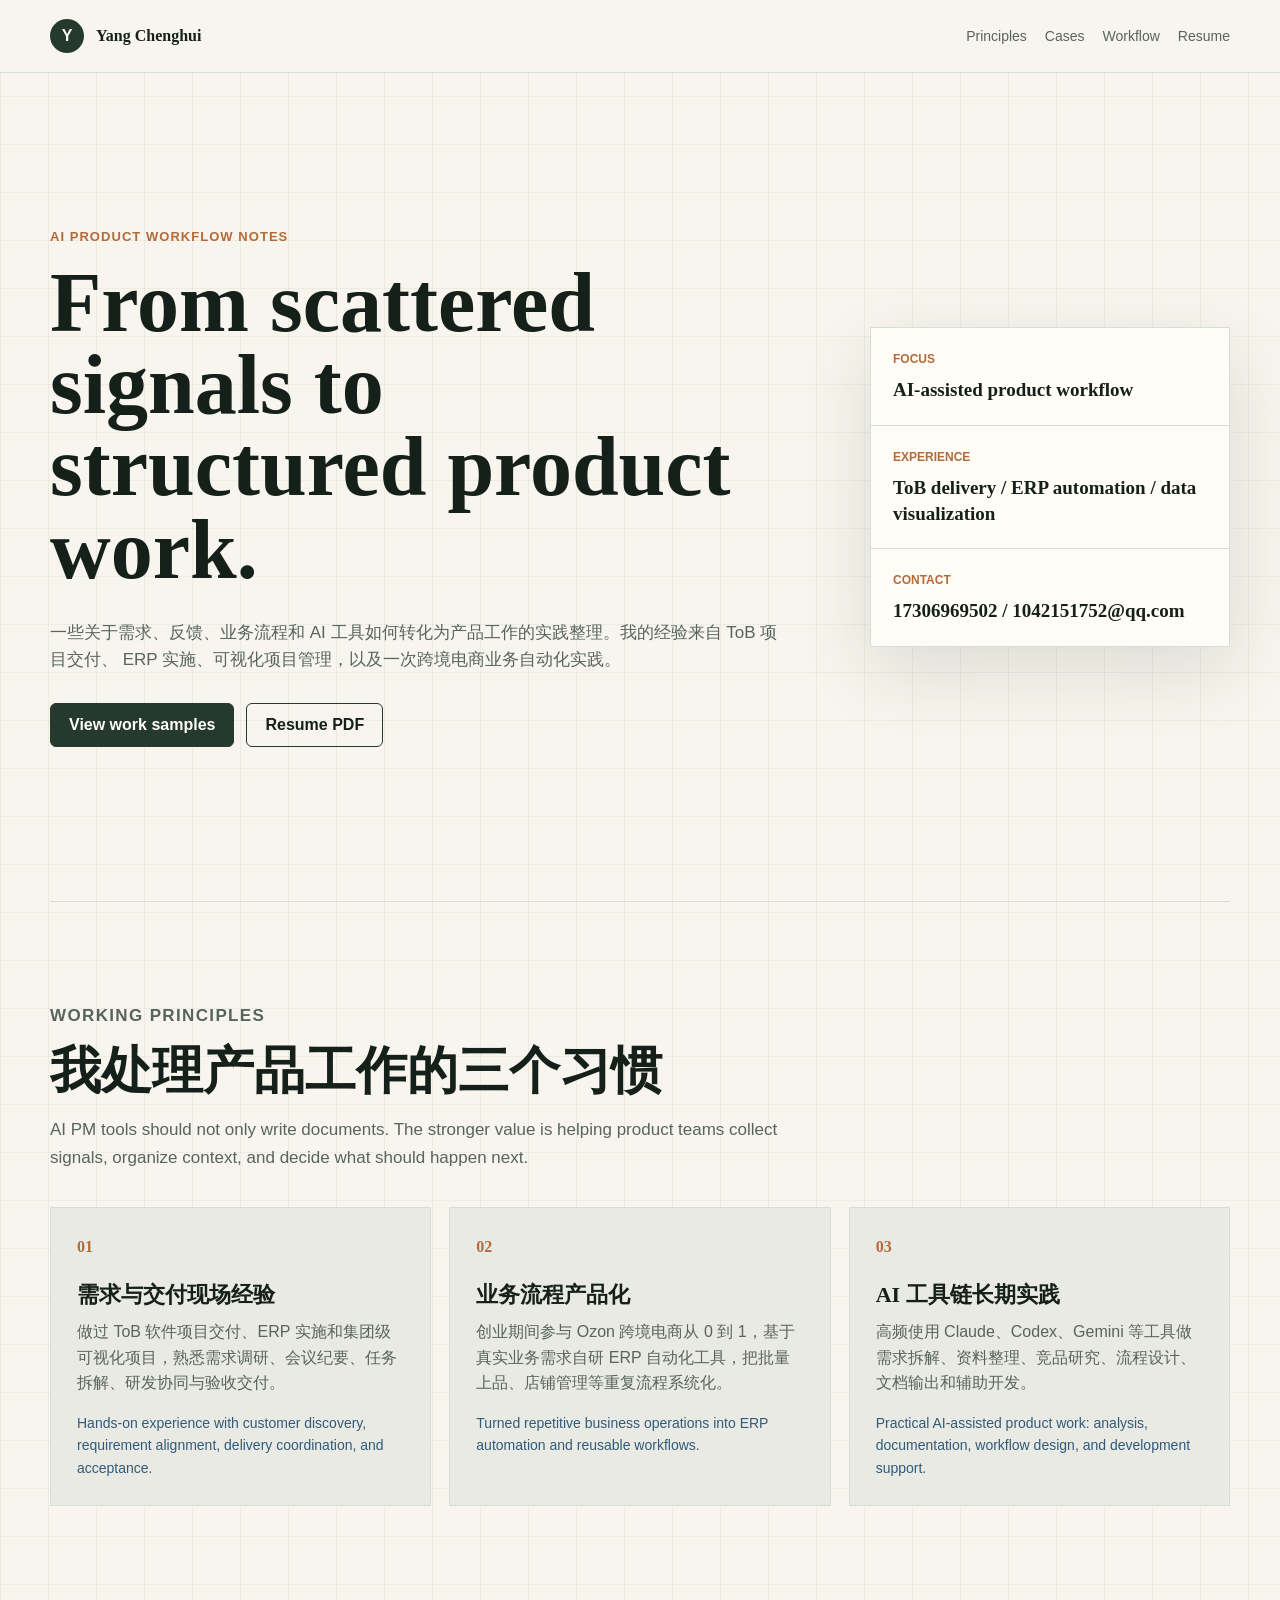
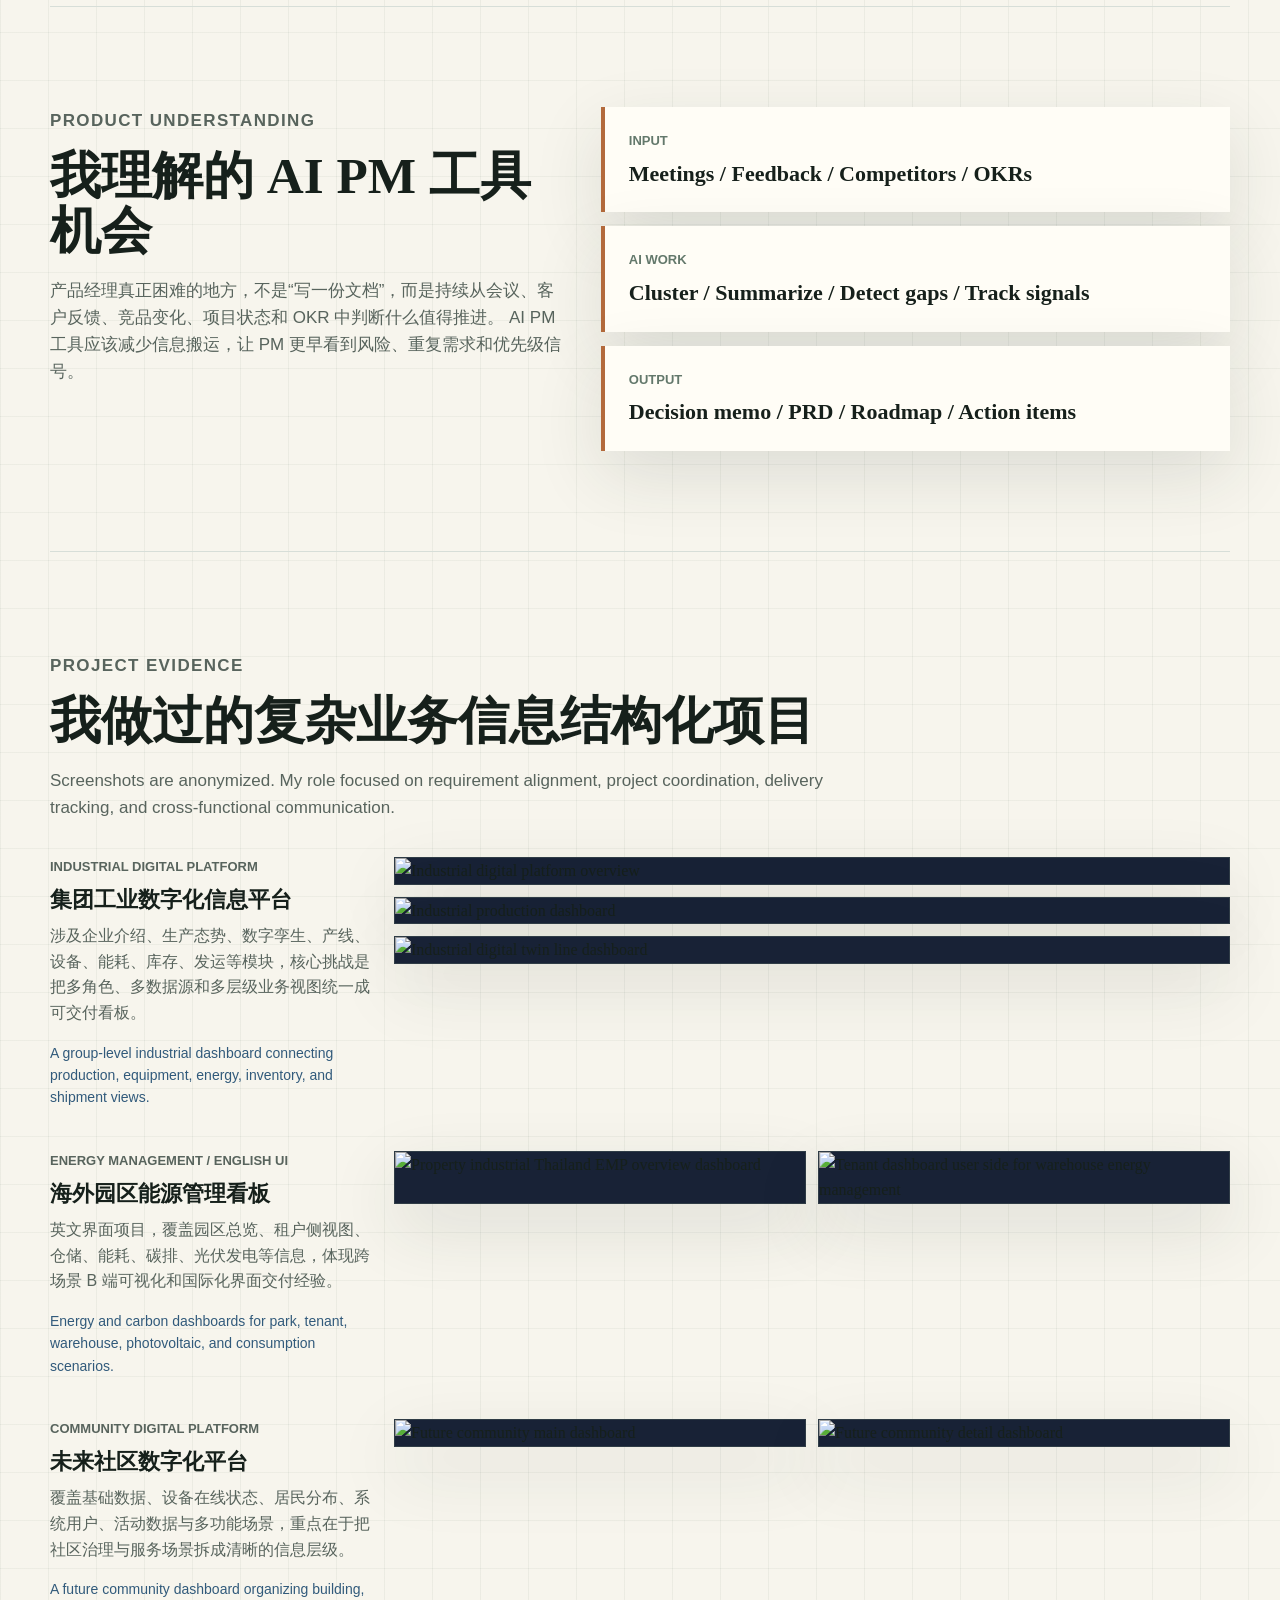
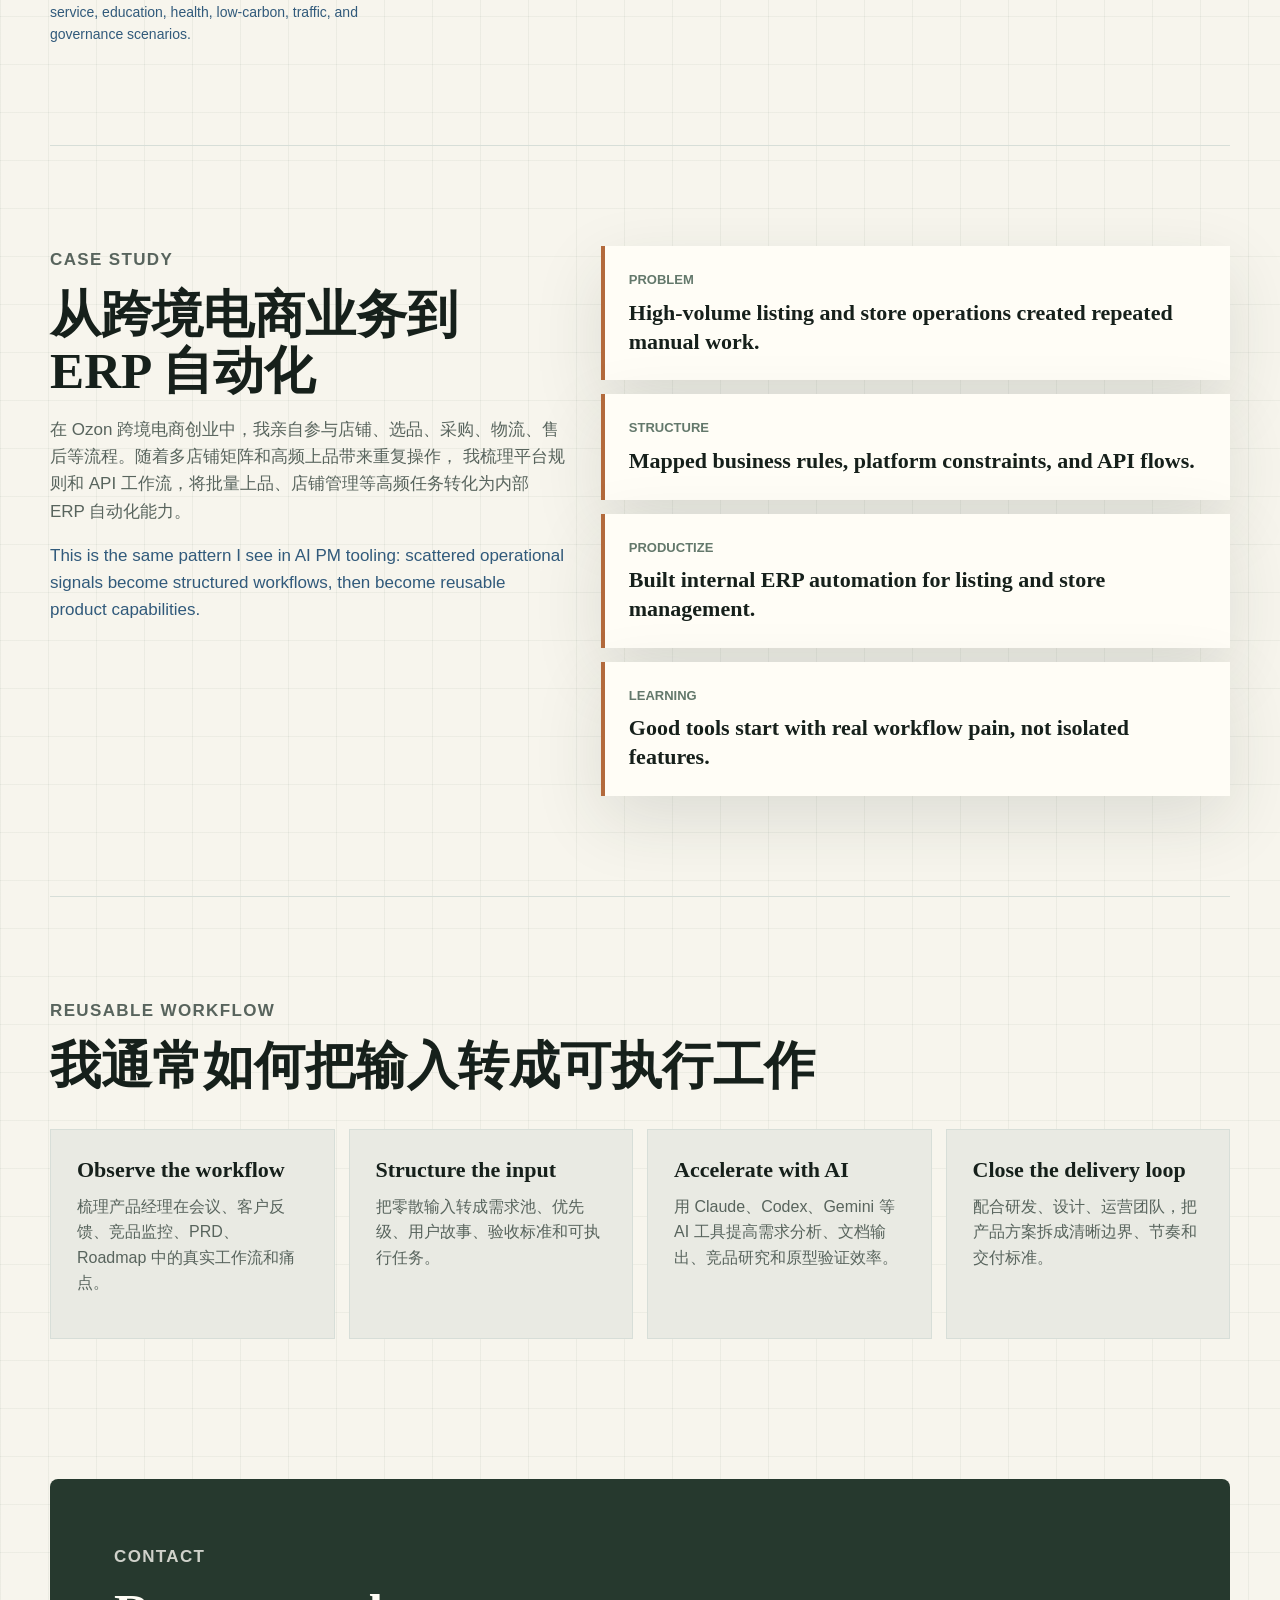
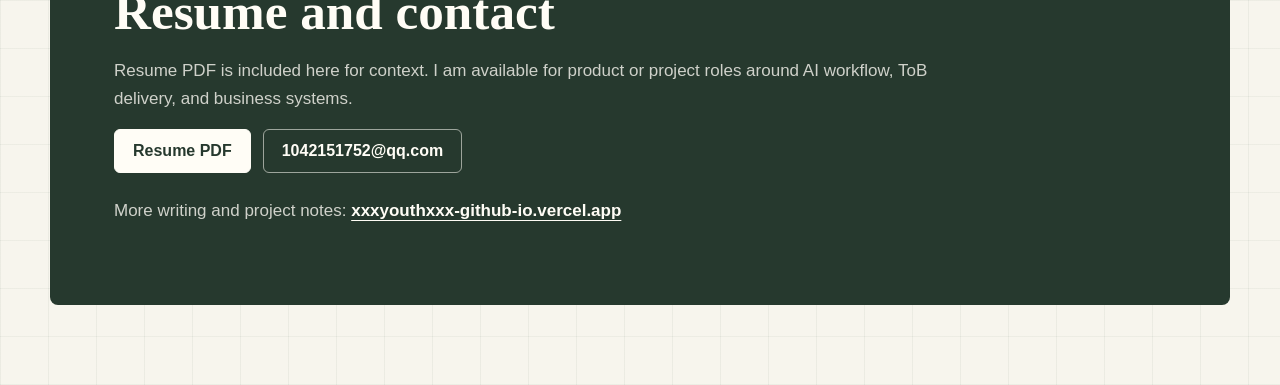
==== index.html @ 957f8739 "Publish AI product workflow notes Publish the static bilingual work sample page with anonymized proj" ====
<!doctype html>
<html lang="en">
  <head>
    <meta charset="utf-8" />
    <meta name="viewport" content="width=device-width, initial-scale=1" />
    <title>Yang Chenghui | AI Product Workflow Notes</title>
    <meta
      name="description"
      content="Bilingual notes on AI product workflows, ToB delivery, ERP automation, and complex information structuring."
    />
    <meta name="color-scheme" content="light" />
    <link rel="stylesheet" href="styles.css" />
  </head>
  <body>
    <header class="site-header">
      <nav class="nav" aria-label="Primary navigation">
        <a class="brand" href="#top" aria-label="Back to top">
          <span class="brand-mark">Y</span>
          <span>Yang Chenghui</span>
        </a>
        <div class="nav-links">
          <a href="#principles">Principles</a>
          <a href="#cases">Cases</a>
          <a href="#workflow">Workflow</a>
          <a href="assets/yang-chenghui-project-manager.pdf">Resume</a>
        </div>
      </nav>
    </header>

    <main id="top">
      <section class="hero">
        <div class="hero-copy">
          <p class="eyebrow">AI Product Workflow Notes</p>
          <h1>
            From scattered signals to structured product work.
          </h1>
          <p class="hero-cn">
            一些关于需求、反馈、业务流程和 AI 工具如何转化为产品工作的实践整理。我的经验来自 ToB 项目交付、
            ERP 实施、可视化项目管理，以及一次跨境电商业务自动化实践。
          </p>
          <div class="hero-actions" aria-label="Profile actions">
            <a class="button primary" href="#cases">View work samples</a>
            <a class="button secondary" href="assets/yang-chenghui-project-manager.pdf">Resume PDF</a>
          </div>
        </div>
        <aside class="hero-panel" aria-label="Profile snapshot">
          <div>
            <span class="panel-label">Focus</span>
            <strong>AI-assisted product workflow</strong>
          </div>
          <div>
            <span class="panel-label">Experience</span>
            <strong>ToB delivery / ERP automation / data visualization</strong>
          </div>
          <div>
            <span class="panel-label">Contact</span>
            <strong>17306969502 / 1042151752@qq.com</strong>
          </div>
        </aside>
      </section>

      <section class="section" id="principles">
        <div class="section-heading">
          <p class="eyebrow">Working principles</p>
          <h2>我处理产品工作的三个习惯</h2>
          <p>
            AI PM tools should not only write documents. The stronger value is helping product teams collect signals,
            organize context, and decide what should happen next.
          </p>
        </div>

        <div class="fit-grid">
          <article class="fit-item">
            <span>01</span>
            <h3>需求与交付现场经验</h3>
            <p>
              做过 ToB 软件项目交付、ERP 实施和集团级可视化项目，熟悉需求调研、会议纪要、任务拆解、研发协同与验收交付。
            </p>
            <p class="en">
              Hands-on experience with customer discovery, requirement alignment, delivery coordination, and acceptance.
            </p>
          </article>
          <article class="fit-item">
            <span>02</span>
            <h3>业务流程产品化</h3>
            <p>
              创业期间参与 Ozon 跨境电商从 0 到 1，基于真实业务需求自研 ERP 自动化工具，把批量上品、店铺管理等重复流程系统化。
            </p>
            <p class="en">
              Turned repetitive business operations into ERP automation and reusable workflows.
            </p>
          </article>
          <article class="fit-item">
            <span>03</span>
            <h3>AI 工具链长期实践</h3>
            <p>
              高频使用 Claude、Codex、Gemini 等工具做需求拆解、资料整理、竞品研究、流程设计、文档输出和辅助开发。
            </p>
            <p class="en">
              Practical AI-assisted product work: analysis, documentation, workflow design, and development support.
            </p>
          </article>
        </div>
      </section>

      <section class="section signal-section">
        <div class="signal-copy">
          <p class="eyebrow">Product understanding</p>
          <h2>我理解的 AI PM 工具机会</h2>
          <p>
            产品经理真正困难的地方，不是“写一份文档”，而是持续从会议、客户反馈、竞品变化、项目状态和 OKR 中判断什么值得推进。
            AI PM 工具应该减少信息搬运，让 PM 更早看到风险、重复需求和优先级信号。
          </p>
        </div>
        <div class="signal-board" aria-label="AI PM workflow map">
          <div class="signal-card">
            <span>Input</span>
            <strong>Meetings / Feedback / Competitors / OKRs</strong>
          </div>
          <div class="signal-card">
            <span>AI Work</span>
            <strong>Cluster / Summarize / Detect gaps / Track signals</strong>
          </div>
          <div class="signal-card">
            <span>Output</span>
            <strong>Decision memo / PRD / Roadmap / Action items</strong>
          </div>
        </div>
      </section>

      <section class="section" id="cases">
        <div class="section-heading">
          <p class="eyebrow">Project evidence</p>
          <h2>我做过的复杂业务信息结构化项目</h2>
          <p>
            Screenshots are anonymized. My role focused on requirement alignment, project coordination, delivery tracking,
            and cross-functional communication.
          </p>
        </div>

        <div class="case-list">
          <article class="case">
            <div class="case-copy">
              <p class="case-kicker">Industrial digital platform</p>
              <h3>集团工业数字化信息平台</h3>
              <p>
                涉及企业介绍、生产态势、数字孪生、产线、设备、能耗、库存、发运等模块，核心挑战是把多角色、多数据源和多层级业务视图统一成可交付看板。
              </p>
              <p class="en">
                A group-level industrial dashboard connecting production, equipment, energy, inventory, and shipment views.
              </p>
            </div>
            <div class="image-strip">
              <img src="assets/industrial-intro.png" alt="Industrial digital platform overview" />
              <img src="assets/industrial-production.png" alt="Industrial production dashboard" />
              <img src="assets/industrial-line.png" alt="Industrial digital twin line dashboard" />
            </div>
          </article>

          <article class="case">
            <div class="case-copy">
              <p class="case-kicker">Energy management / English UI</p>
              <h3>海外园区能源管理看板</h3>
              <p>
                英文界面项目，覆盖园区总览、租户侧视图、仓储、能耗、碳排、光伏发电等信息，体现跨场景 B 端可视化和国际化界面交付经验。
              </p>
              <p class="en">
                Energy and carbon dashboards for park, tenant, warehouse, photovoltaic, and consumption scenarios.
              </p>
            </div>
            <div class="image-strip two">
              <img src="assets/energy-overall.png" alt="Property industrial Thailand EMP overview dashboard" />
              <img src="assets/energy-tenant.png" alt="Tenant dashboard user side for warehouse energy management" />
            </div>
          </article>

          <article class="case">
            <div class="case-copy">
              <p class="case-kicker">Community digital platform</p>
              <h3>未来社区数字化平台</h3>
              <p>
                覆盖基础数据、设备在线状态、居民分布、系统用户、活动数据与多功能场景，重点在于把社区治理与服务场景拆成清晰的信息层级。
              </p>
              <p class="en">
                A future community dashboard organizing building, service, education, health, low-carbon, traffic, and governance scenarios.
              </p>
            </div>
            <div class="image-strip two">
              <img src="assets/community-main.png" alt="Future community main dashboard" />
              <img src="assets/community-detail.png" alt="Future community detail dashboard" />
            </div>
          </article>
        </div>
      </section>

      <section class="section ozon">
        <div class="ozon-copy">
          <p class="eyebrow">Case study</p>
          <h2>从跨境电商业务到 ERP 自动化</h2>
          <p>
            在 Ozon 跨境电商创业中，我亲自参与店铺、选品、采购、物流、售后等流程。随着多店铺矩阵和高频上品带来重复操作，
            我梳理平台规则和 API 工作流，将批量上品、店铺管理等高频任务转化为内部 ERP 自动化能力。
          </p>
          <p class="en">
            This is the same pattern I see in AI PM tooling: scattered operational signals become structured workflows,
            then become reusable product capabilities.
          </p>
        </div>
        <div class="timeline">
          <div><span>Problem</span><strong>High-volume listing and store operations created repeated manual work.</strong></div>
          <div><span>Structure</span><strong>Mapped business rules, platform constraints, and API flows.</strong></div>
          <div><span>Productize</span><strong>Built internal ERP automation for listing and store management.</strong></div>
          <div><span>Learning</span><strong>Good tools start with real workflow pain, not isolated features.</strong></div>
        </div>
      </section>

      <section class="section" id="workflow">
        <div class="section-heading">
          <p class="eyebrow">Reusable workflow</p>
          <h2>我通常如何把输入转成可执行工作</h2>
        </div>
        <div class="contribution-grid">
          <div>
            <h3>Observe the workflow</h3>
            <p>梳理产品经理在会议、客户反馈、竞品监控、PRD、Roadmap 中的真实工作流和痛点。</p>
          </div>
          <div>
            <h3>Structure the input</h3>
            <p>把零散输入转成需求池、优先级、用户故事、验收标准和可执行任务。</p>
          </div>
          <div>
            <h3>Accelerate with AI</h3>
            <p>用 Claude、Codex、Gemini 等 AI 工具提高需求分析、文档输出、竞品研究和原型验证效率。</p>
          </div>
          <div>
            <h3>Close the delivery loop</h3>
            <p>配合研发、设计、运营团队，把产品方案拆成清晰边界、节奏和交付标准。</p>
          </div>
        </div>
      </section>

      <section class="closing">
        <p class="eyebrow">Contact</p>
        <h2>Resume and contact</h2>
        <p>
          Resume PDF is included here for context. I am available for product or project roles around AI workflow, ToB delivery, and business systems.
        </p>
        <div class="hero-actions">
          <a class="button primary" href="assets/yang-chenghui-project-manager.pdf">Resume PDF</a>
          <a class="button secondary" href="mailto:1042151752@qq.com">1042151752@qq.com</a>
        </div>
        <p class="closing-note">
          More writing and project notes:
          <a href="https://xxxyouthxxx-github-io.vercel.app" target="_blank" rel="noopener noreferrer">xxxyouthxxx-github-io.vercel.app</a>
        </p>
      </section>
    </main>
  </body>
</html>
---- styles.css ----
:root {
  --ink: #16201b;
  --muted: #58645d;
  --line: #d7ded8;
  --paper: #f7f5ed;
  --panel: #fffdf6;
  --sage: #63786b;
  --sage-deep: #26392e;
  --copper: #b36a3c;
  --blue: #315a7b;
  --shadow: 0 24px 70px rgba(35, 48, 42, 0.12);
  --radius: 8px;
}

* {
  box-sizing: border-box;
}

html {
  scroll-behavior: smooth;
}

body {
  margin: 0;
  color: var(--ink);
  background:
    linear-gradient(90deg, rgba(99, 120, 107, 0.08) 1px, transparent 1px),
    linear-gradient(180deg, rgba(99, 120, 107, 0.07) 1px, transparent 1px),
    var(--paper);
  background-size: 48px 48px;
  font-family: Georgia, "Times New Roman", "Noto Serif SC", "Songti SC", serif;
  line-height: 1.6;
}

a {
  color: inherit;
}

img {
  max-width: 100%;
  display: block;
}

.site-header {
  position: sticky;
  top: 0;
  z-index: 20;
  background: color-mix(in srgb, var(--paper) 92%, transparent);
  backdrop-filter: blur(12px);
  border-bottom: 1px solid var(--line);
}

.nav {
  width: min(1180px, calc(100% - 40px));
  margin: 0 auto;
  min-height: 72px;
  display: flex;
  align-items: center;
  justify-content: space-between;
  gap: 24px;
}

.brand,
.nav-links {
  display: flex;
  align-items: center;
}

.brand {
  gap: 12px;
  text-decoration: none;
  font-weight: 700;
  letter-spacing: 0;
}

.brand-mark {
  width: 34px;
  height: 34px;
  display: grid;
  place-items: center;
  color: var(--panel);
  background: var(--sage-deep);
  border-radius: 50%;
  font-family: "Noto Sans", "Segoe UI", sans-serif;
}

.nav-links {
  gap: 18px;
  color: var(--muted);
  font-family: "Segoe UI", "Noto Sans SC", sans-serif;
  font-size: 14px;
}

.nav-links a {
  text-decoration: none;
}

.nav-links a:hover {
  color: var(--ink);
}

main {
  width: min(1180px, calc(100% - 40px));
  margin: 0 auto;
}

.hero {
  min-height: calc(100vh - 72px);
  display: grid;
  grid-template-columns: minmax(0, 1fr) 360px;
  align-items: center;
  gap: clamp(32px, 7vw, 96px);
  padding: clamp(52px, 8vw, 110px) 0;
}

.eyebrow {
  margin: 0 0 14px;
  color: var(--copper);
  font-family: "Segoe UI", "Noto Sans SC", sans-serif;
  font-size: 13px;
  font-weight: 700;
  letter-spacing: 0.08em;
  text-transform: uppercase;
}

h1,
h2,
h3,
p {
  margin-top: 0;
}

h1 {
  margin-bottom: 28px;
  max-width: 850px;
  font-size: clamp(42px, 7vw, 84px);
  line-height: 0.98;
  letter-spacing: 0;
}

h2 {
  margin-bottom: 18px;
  font-size: clamp(30px, 4vw, 52px);
  line-height: 1.08;
  letter-spacing: 0;
}

h3 {
  margin-bottom: 10px;
  font-size: 22px;
  line-height: 1.25;
}

.hero-cn,
.section-heading p,
.signal-copy p,
.ozon-copy p,
.closing p {
  color: var(--muted);
  font-family: "Segoe UI", "Noto Sans SC", sans-serif;
  font-size: 17px;
}

.hero-cn {
  max-width: 740px;
  margin-bottom: 30px;
}

.hero-actions {
  display: flex;
  flex-wrap: wrap;
  gap: 12px;
}

.button {
  display: inline-flex;
  min-height: 44px;
  align-items: center;
  justify-content: center;
  padding: 0 18px;
  border: 1px solid var(--sage-deep);
  border-radius: 6px;
  text-decoration: none;
  font-family: "Segoe UI", "Noto Sans SC", sans-serif;
  font-weight: 700;
}

.button.primary {
  color: var(--panel);
  background: var(--sage-deep);
}

.button.secondary {
  background: transparent;
}

.hero-panel {
  display: grid;
  gap: 1px;
  border: 1px solid var(--line);
  background: var(--line);
  box-shadow: var(--shadow);
}

.hero-panel > div {
  padding: 22px;
  background: var(--panel);
}

.panel-label {
  display: block;
  margin-bottom: 8px;
  color: var(--copper);
  font-family: "Segoe UI", "Noto Sans SC", sans-serif;
  font-size: 12px;
  font-weight: 700;
  text-transform: uppercase;
}

.hero-panel strong {
  display: block;
  font-size: 19px;
  line-height: 1.35;
}

.section {
  padding: clamp(56px, 8vw, 100px) 0;
  border-top: 1px solid var(--line);
}

.section-heading {
  max-width: 780px;
  margin-bottom: 36px;
}

.fit-grid {
  display: grid;
  grid-template-columns: repeat(3, minmax(0, 1fr));
  gap: 18px;
}

.fit-item,
.contribution-grid > div {
  padding: 26px;
  border: 1px solid var(--line);
  background: color-mix(in srgb, var(--panel) 86%, var(--sage) 14%);
}

.fit-item span {
  display: inline-block;
  margin-bottom: 22px;
  color: var(--copper);
  font-weight: 700;
}

.fit-item p,
.case-copy p,
.contribution-grid p {
  color: var(--muted);
  font-family: "Segoe UI", "Noto Sans SC", sans-serif;
}

.en {
  margin-bottom: 0;
  color: var(--blue) !important;
  font-size: 14px;
}

.signal-section,
.ozon {
  display: grid;
  grid-template-columns: 0.9fr 1.1fr;
  gap: 36px;
  align-items: start;
}

.signal-board,
.timeline {
  display: grid;
  gap: 14px;
}

.signal-card,
.timeline div {
  padding: 24px;
  border-left: 4px solid var(--copper);
  background: var(--panel);
  box-shadow: var(--shadow);
}

.signal-card span,
.timeline span,
.case-kicker {
  display: block;
  margin-bottom: 8px;
  color: var(--sage);
  font-family: "Segoe UI", "Noto Sans SC", sans-serif;
  font-size: 13px;
  font-weight: 700;
  text-transform: uppercase;
}

.signal-card strong,
.timeline strong {
  font-size: 22px;
  line-height: 1.25;
}

.case-list {
  display: grid;
  gap: 42px;
}

.case {
  display: grid;
  grid-template-columns: 320px minmax(0, 1fr);
  gap: 24px;
  align-items: start;
}

.case-copy {
  position: sticky;
  top: 96px;
}

.image-strip {
  display: grid;
  gap: 12px;
}

.image-strip.two {
  grid-template-columns: repeat(2, minmax(0, 1fr));
}

.image-strip img {
  width: 100%;
  border: 1px solid color-mix(in srgb, var(--sage) 30%, transparent);
  background: #182236;
  box-shadow: var(--shadow);
}

.contribution-grid {
  display: grid;
  grid-template-columns: repeat(4, minmax(0, 1fr));
  gap: 14px;
}

.closing {
  margin: 40px 0 80px;
  padding: clamp(32px, 6vw, 64px);
  color: var(--panel);
  background: var(--sage-deep);
  border-radius: var(--radius);
}

.closing p {
  color: color-mix(in srgb, var(--panel) 78%, transparent);
  max-width: 820px;
}

.closing .button.primary {
  border-color: var(--panel);
  color: var(--sage-deep);
  background: var(--panel);
}

.closing .button.secondary {
  border-color: color-mix(in srgb, var(--panel) 55%, transparent);
}

.closing-note {
  margin-top: 24px;
  font-size: 14px;
}

.closing-note a {
  color: var(--panel);
  font-weight: 700;
  text-decoration-thickness: 1px;
  text-underline-offset: 4px;
}

@media (max-width: 920px) {
  .hero,
  .signal-section,
  .ozon,
  .case {
    grid-template-columns: 1fr;
  }

  .hero {
    min-height: auto;
  }

  .fit-grid,
  .contribution-grid,
  .image-strip.two {
    grid-template-columns: 1fr;
  }

  .case-copy {
    position: static;
  }
}

@media (max-width: 640px) {
  .nav {
    width: min(100% - 28px, 1180px);
    min-height: 64px;
  }

  .nav-links {
    display: none;
  }

  main {
    width: min(100% - 28px, 1180px);
  }

  h1 {
    font-size: 42px;
  }

  h2 {
    font-size: 30px;
  }

  .fit-item,
  .contribution-grid > div,
  .signal-card,
  .timeline div {
    padding: 20px;
  }
}
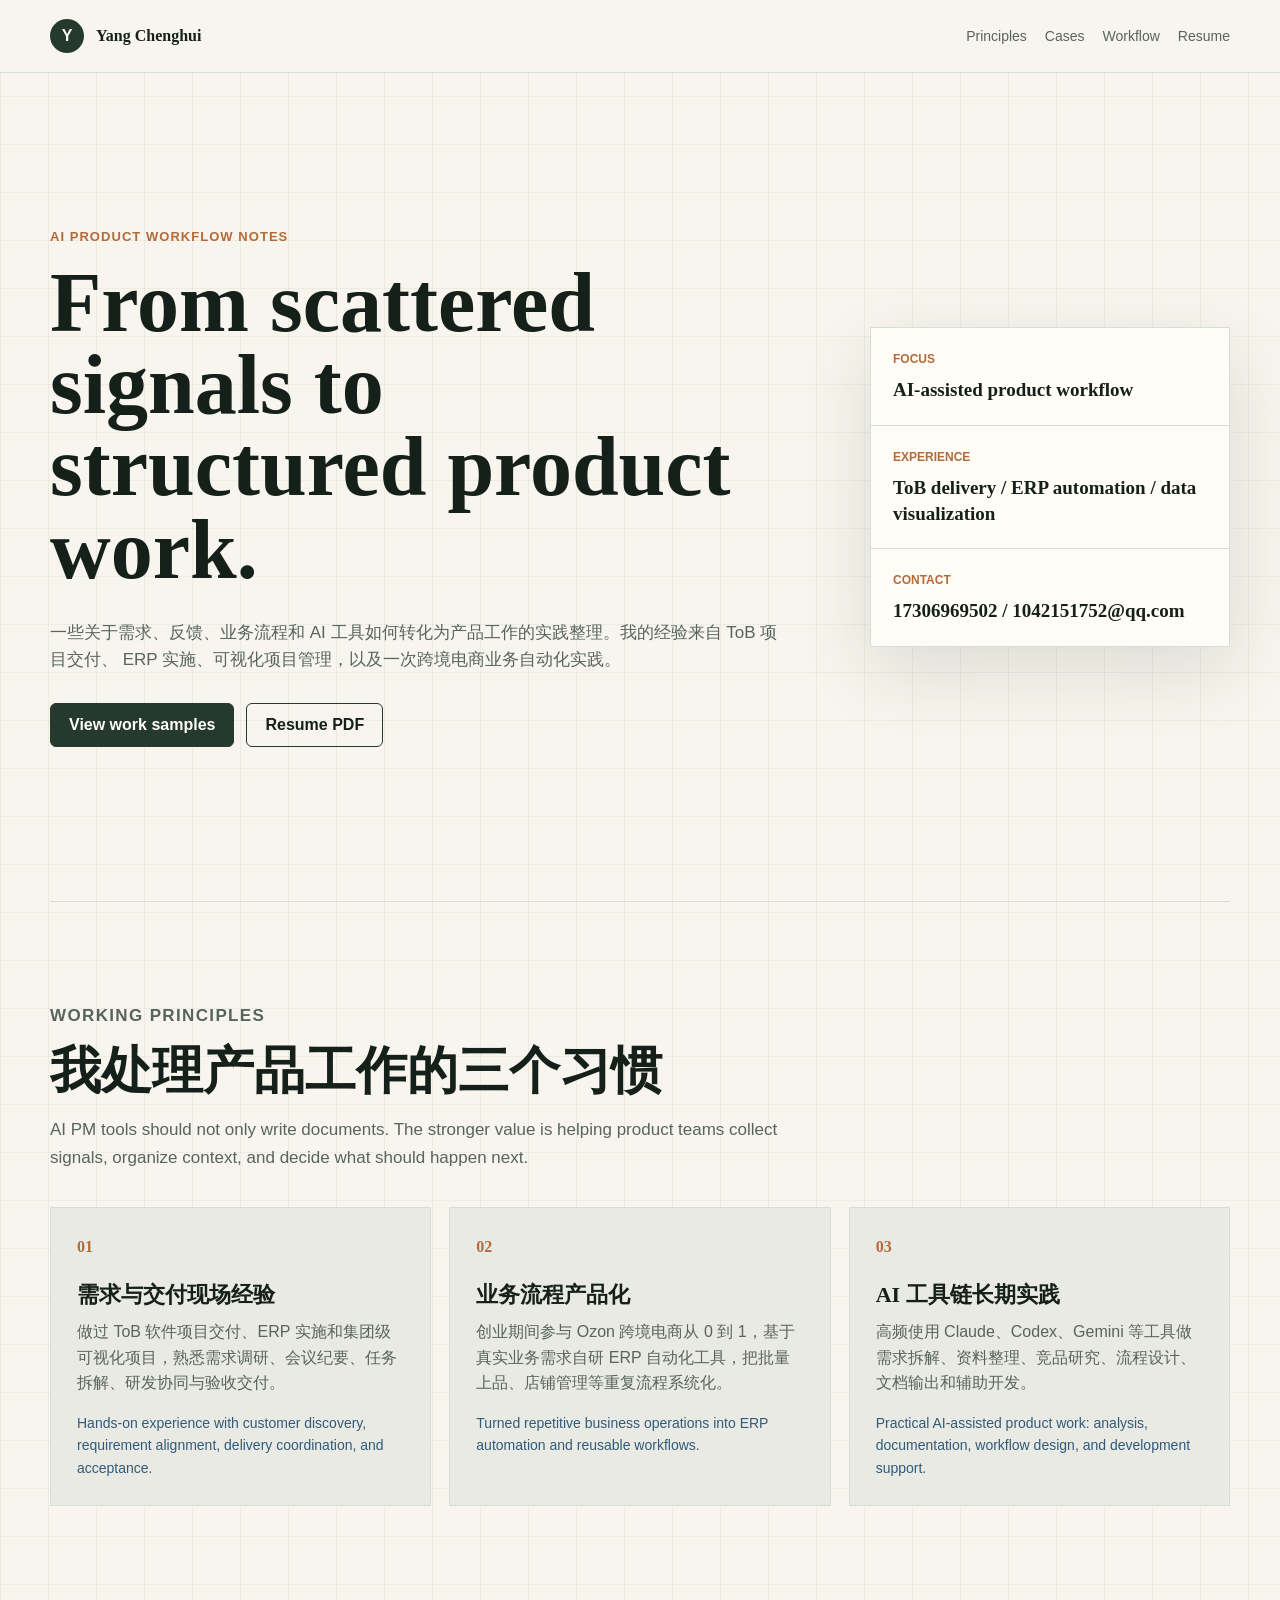
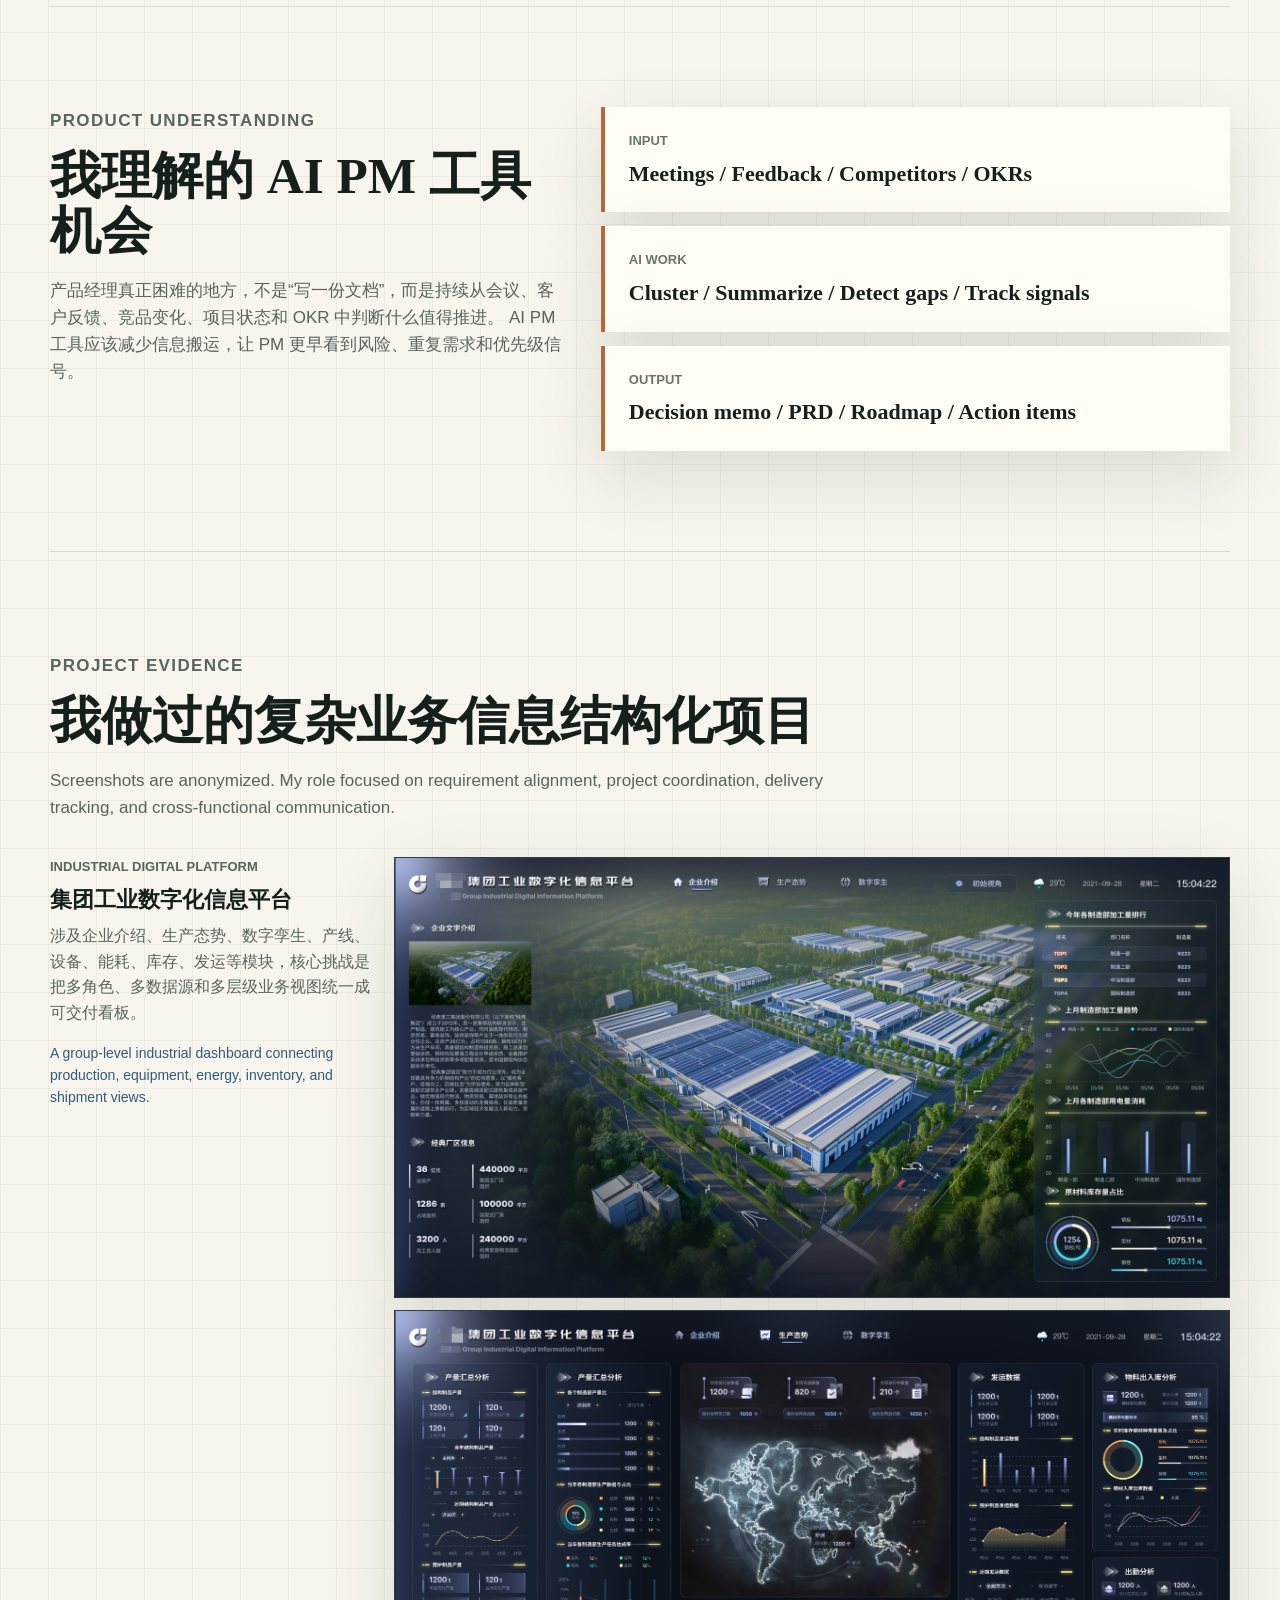
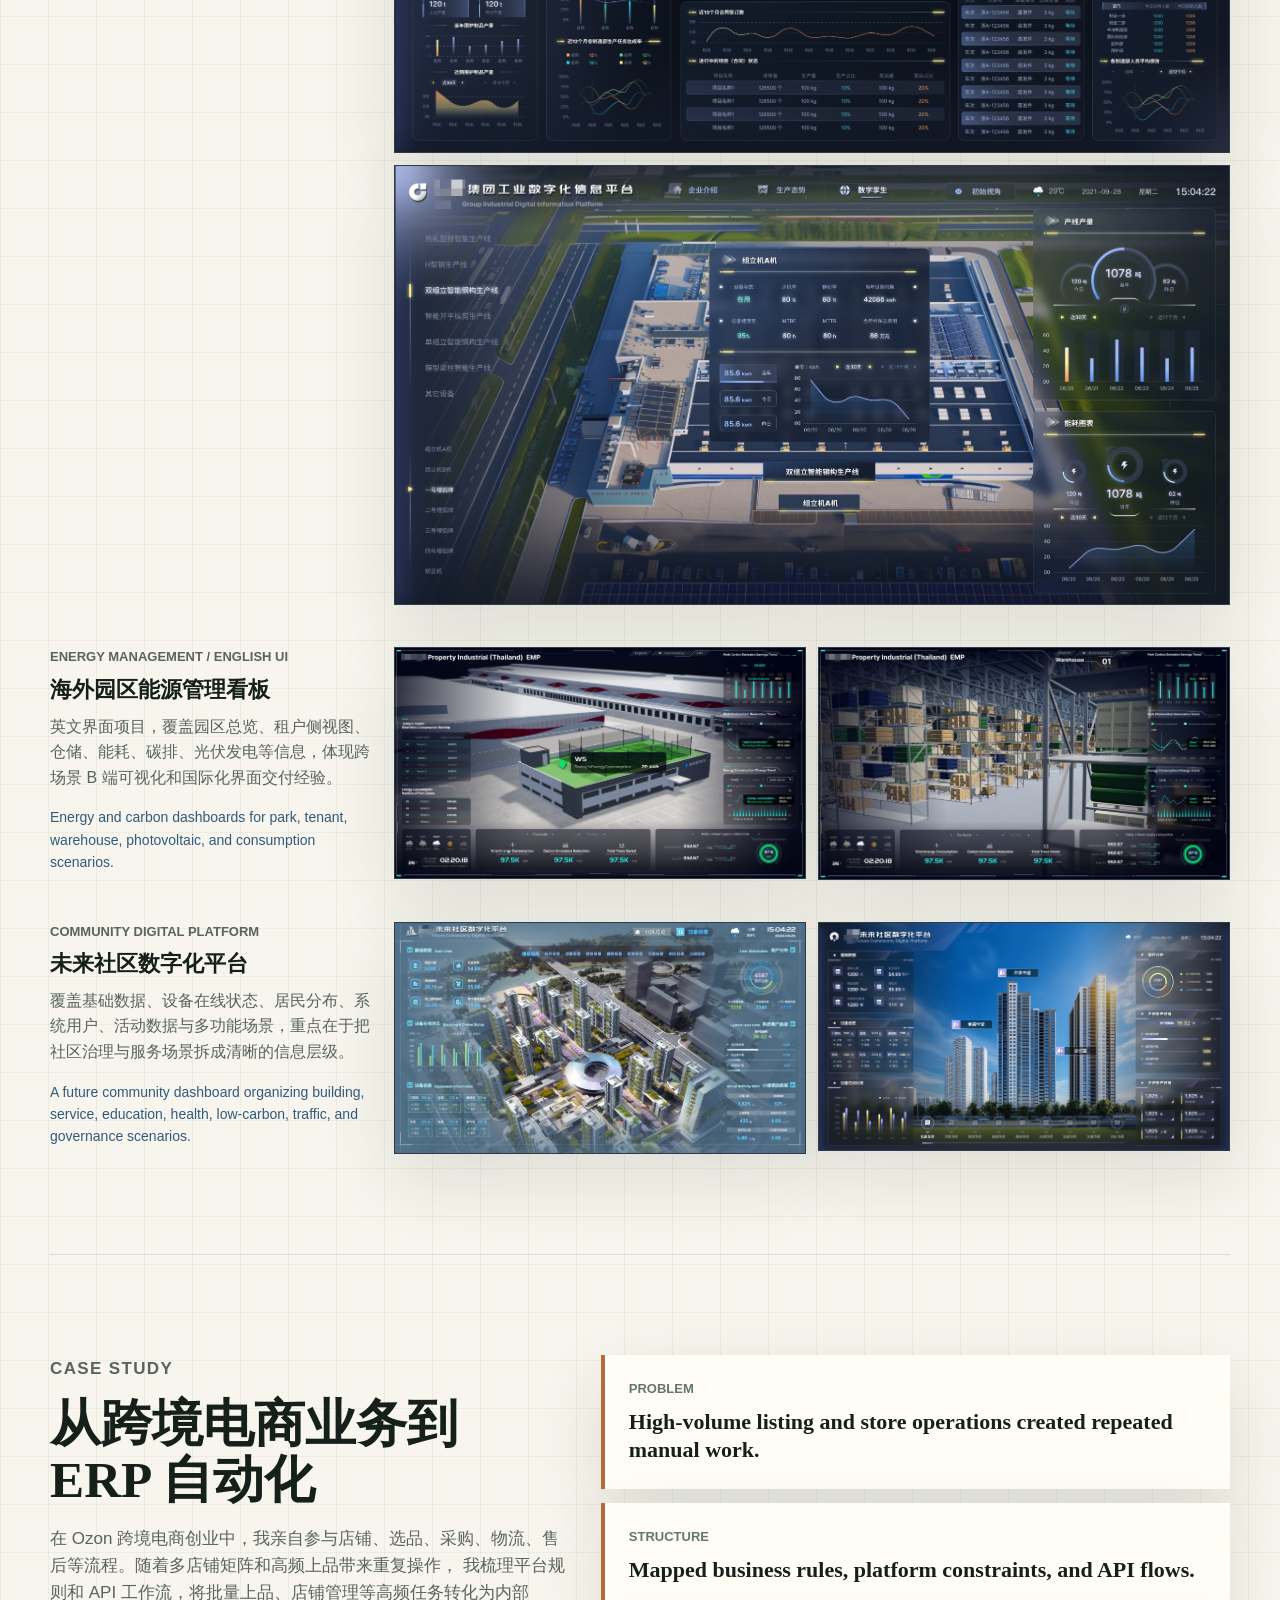
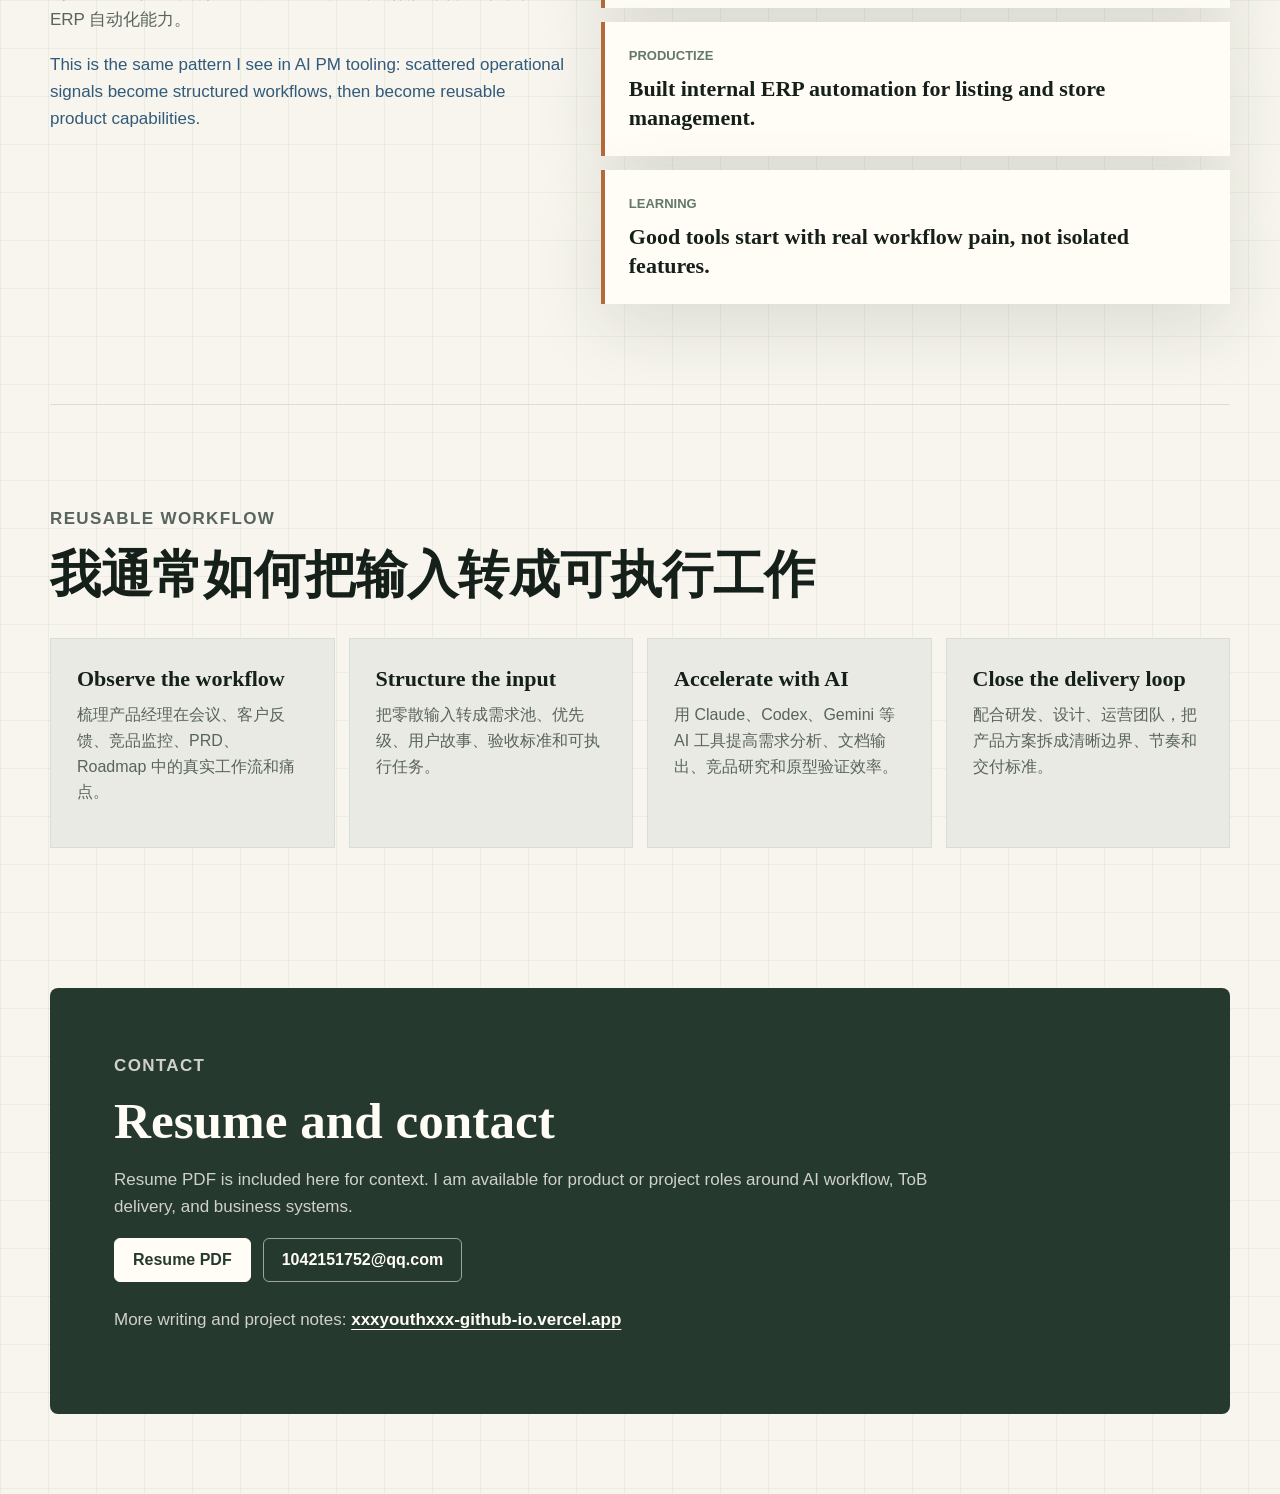
==== commit 103afda9: "Replace resume with AI product manager version Update the published portfolio site to link to the AI" ====
--- a/index.html
+++ b/index.html
@@ -22,7 +22,7 @@
           <a href="#principles">Principles</a>
           <a href="#cases">Cases</a>
           <a href="#workflow">Workflow</a>
-          <a href="assets/yang-chenghui-project-manager.pdf">Resume</a>
+          <a href="assets/yang-chenghui-ai-product-manager.pdf">Resume</a>
         </div>
       </nav>
     </header>
@@ -40,7 +40,7 @@
           </p>
           <div class="hero-actions" aria-label="Profile actions">
             <a class="button primary" href="#cases">View work samples</a>
-            <a class="button secondary" href="assets/yang-chenghui-project-manager.pdf">Resume PDF</a>
+            <a class="button secondary" href="assets/yang-chenghui-ai-product-manager.pdf">Resume PDF</a>
           </div>
         </div>
         <aside class="hero-panel" aria-label="Profile snapshot">
@@ -246,7 +246,7 @@
           Resume PDF is included here for context. I am available for product or project roles around AI workflow, ToB delivery, and business systems.
         </p>
         <div class="hero-actions">
-          <a class="button primary" href="assets/yang-chenghui-project-manager.pdf">Resume PDF</a>
+          <a class="button primary" href="assets/yang-chenghui-ai-product-manager.pdf">Resume PDF</a>
           <a class="button secondary" href="mailto:1042151752@qq.com">1042151752@qq.com</a>
         </div>
         <p class="closing-note">
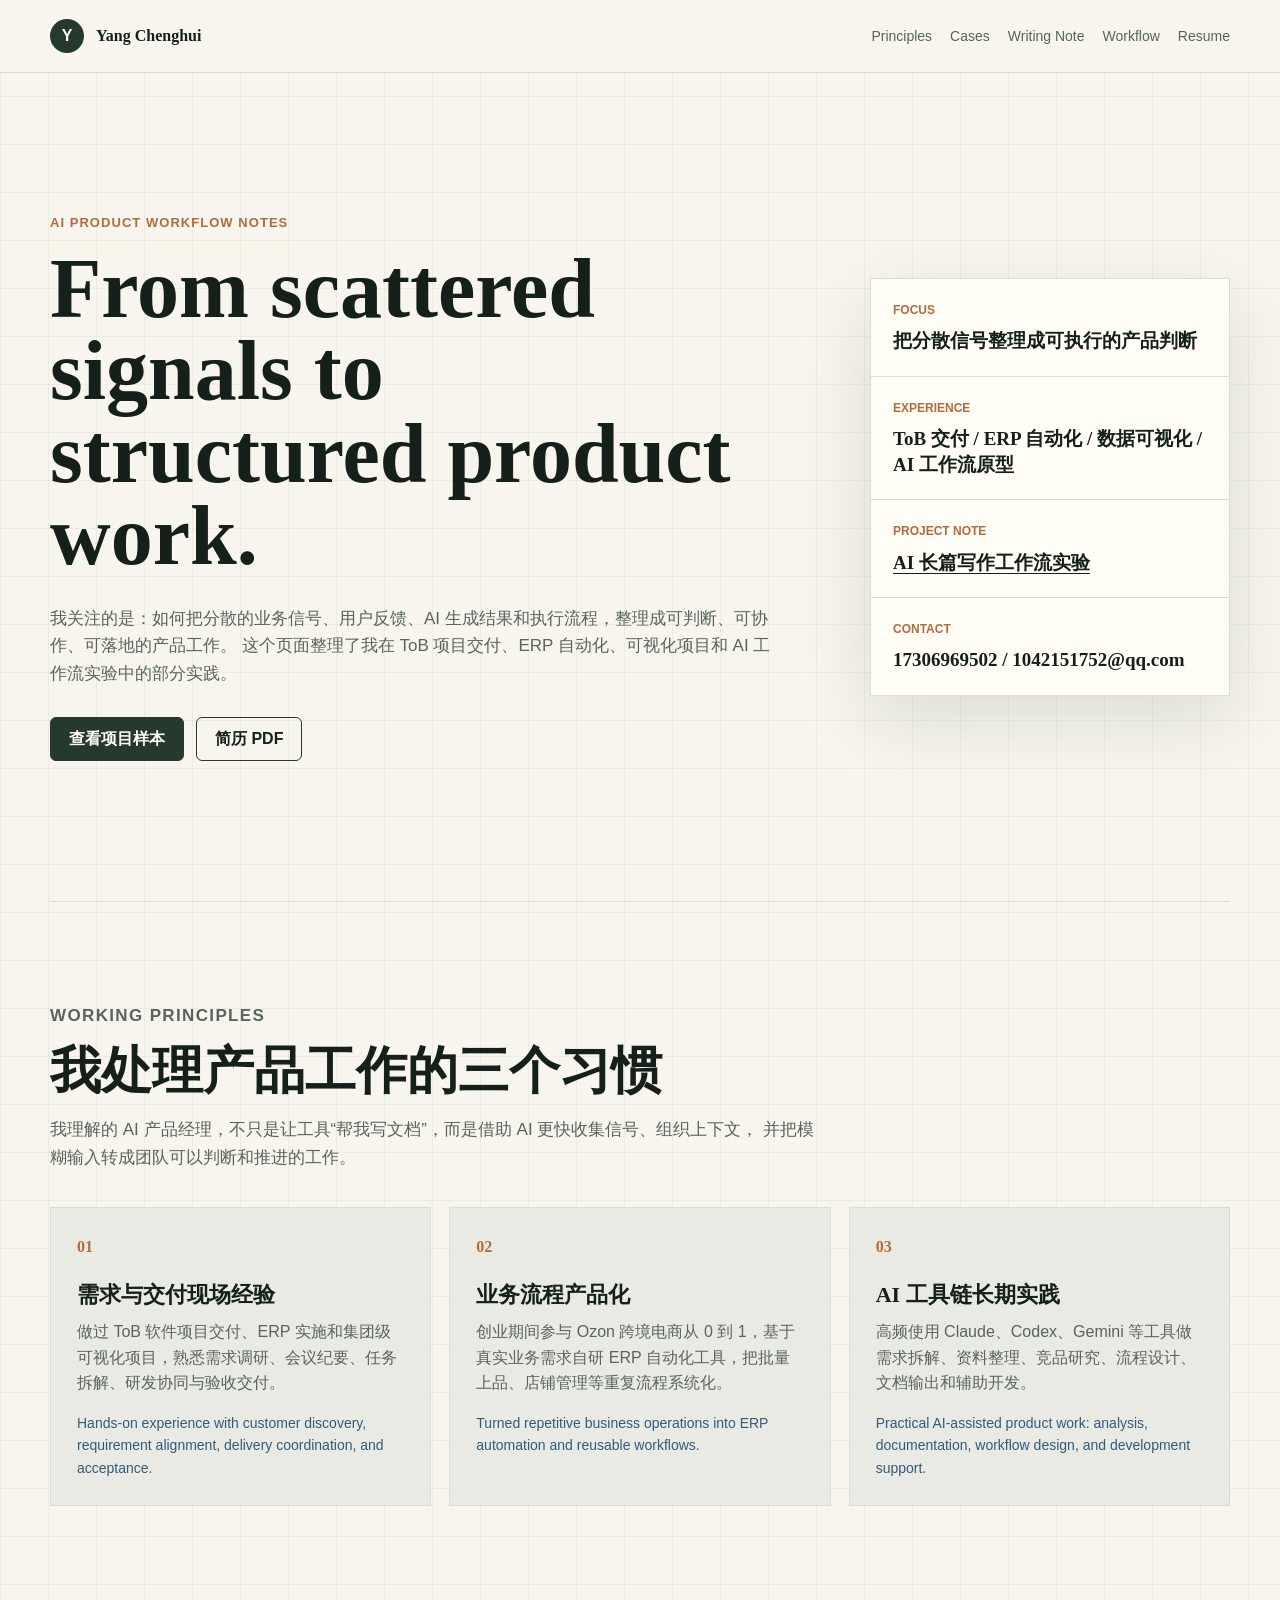
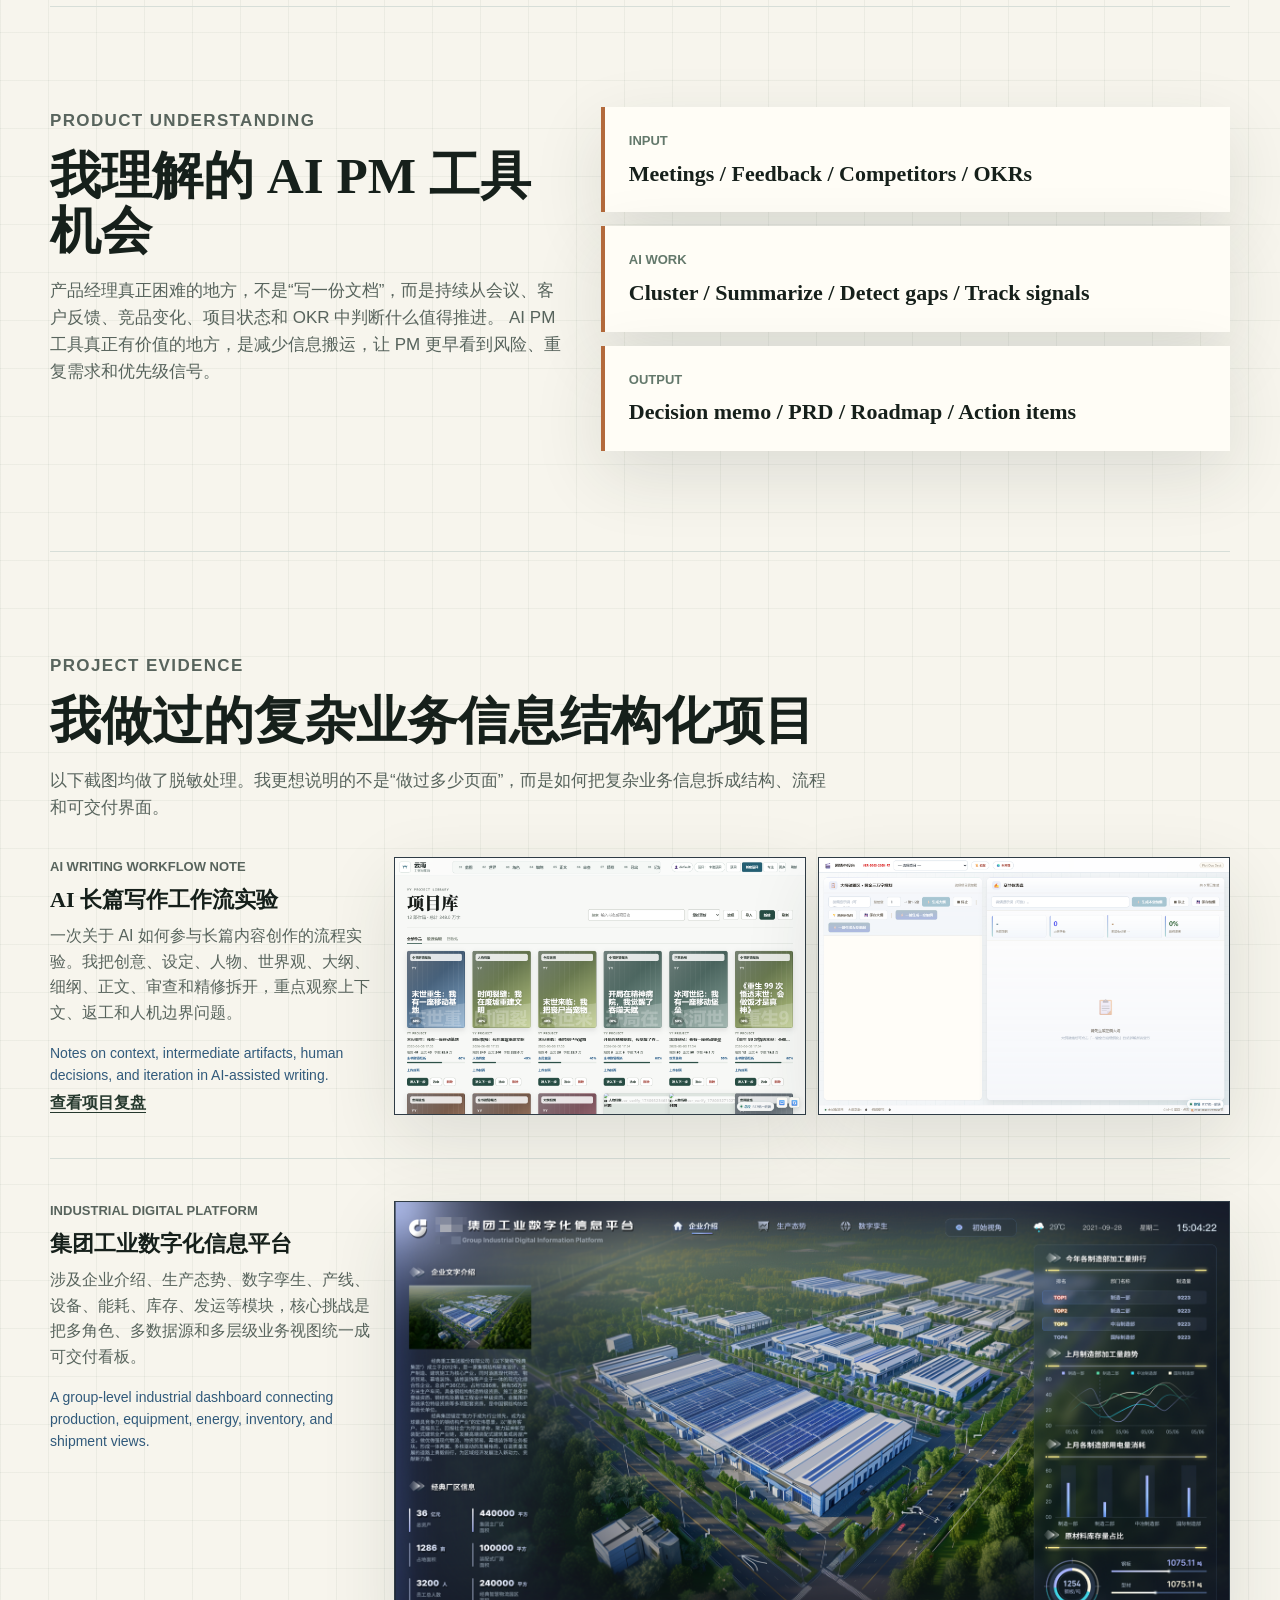
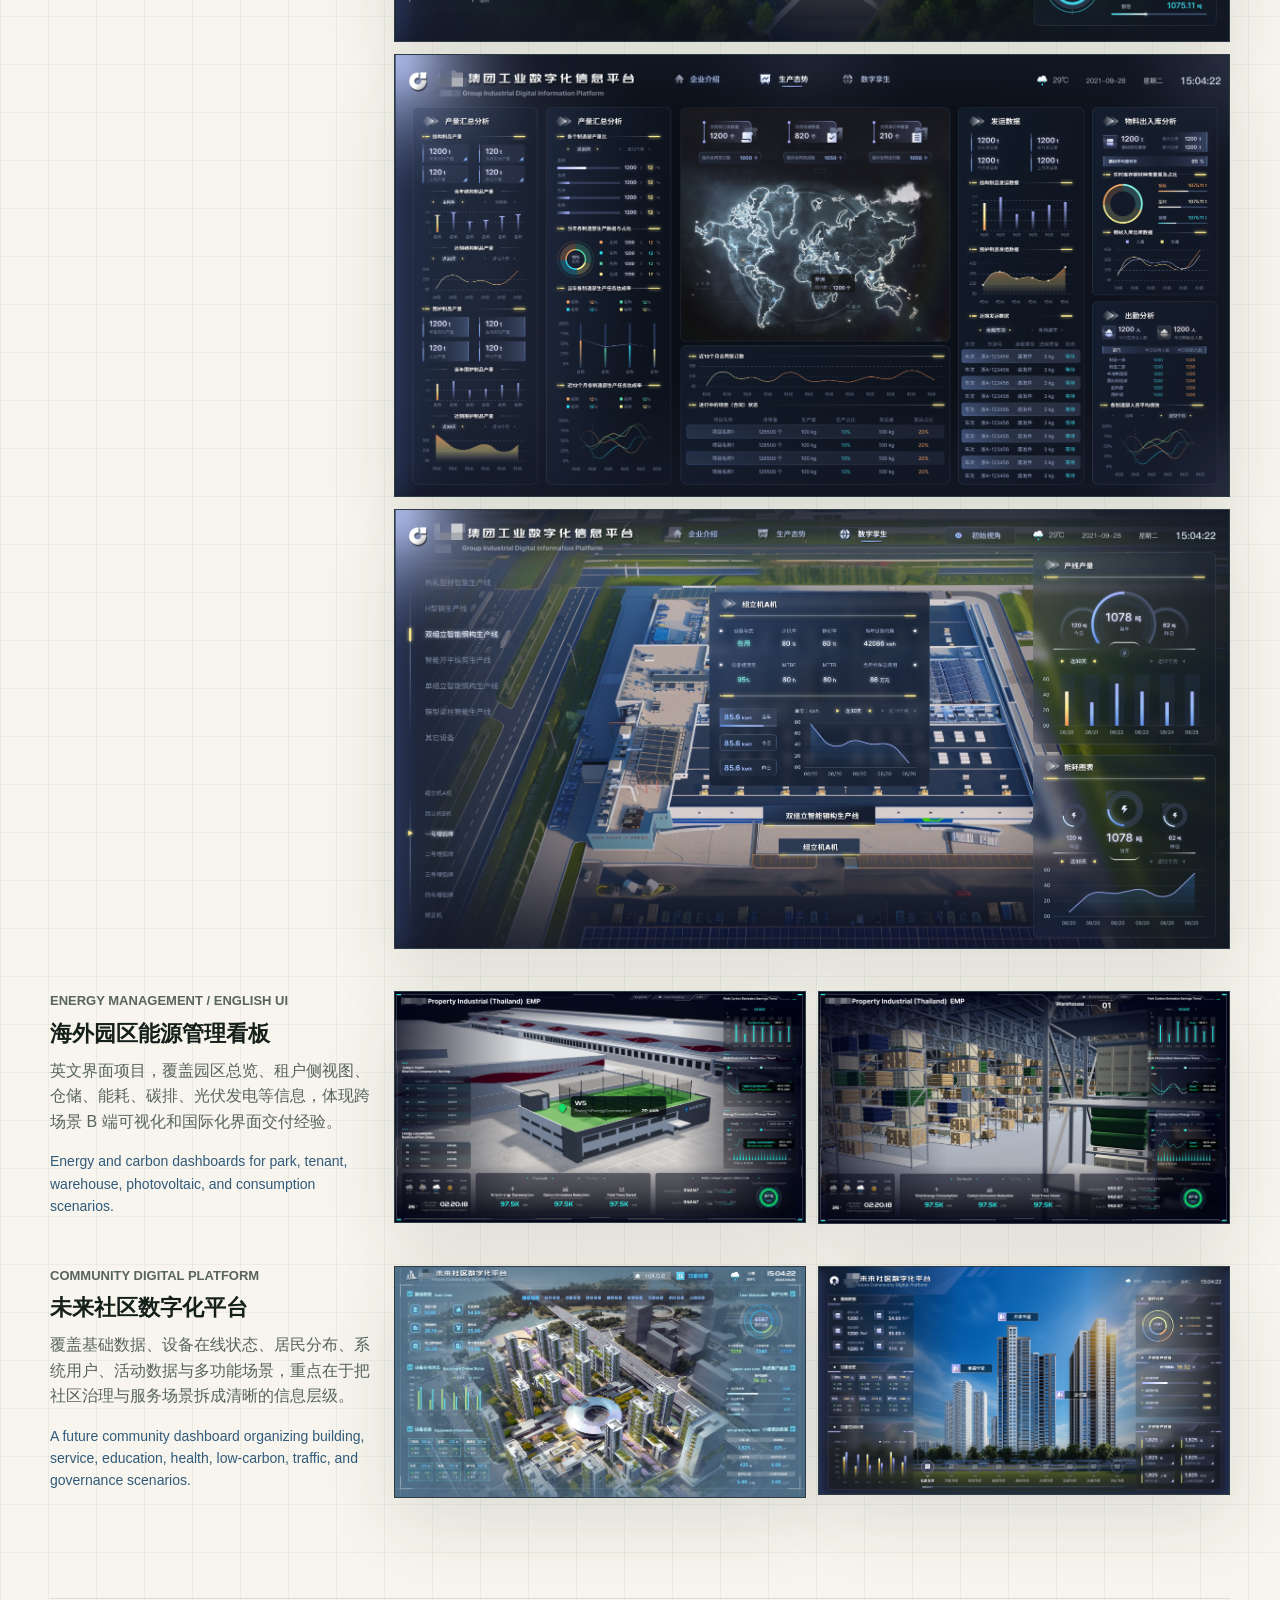
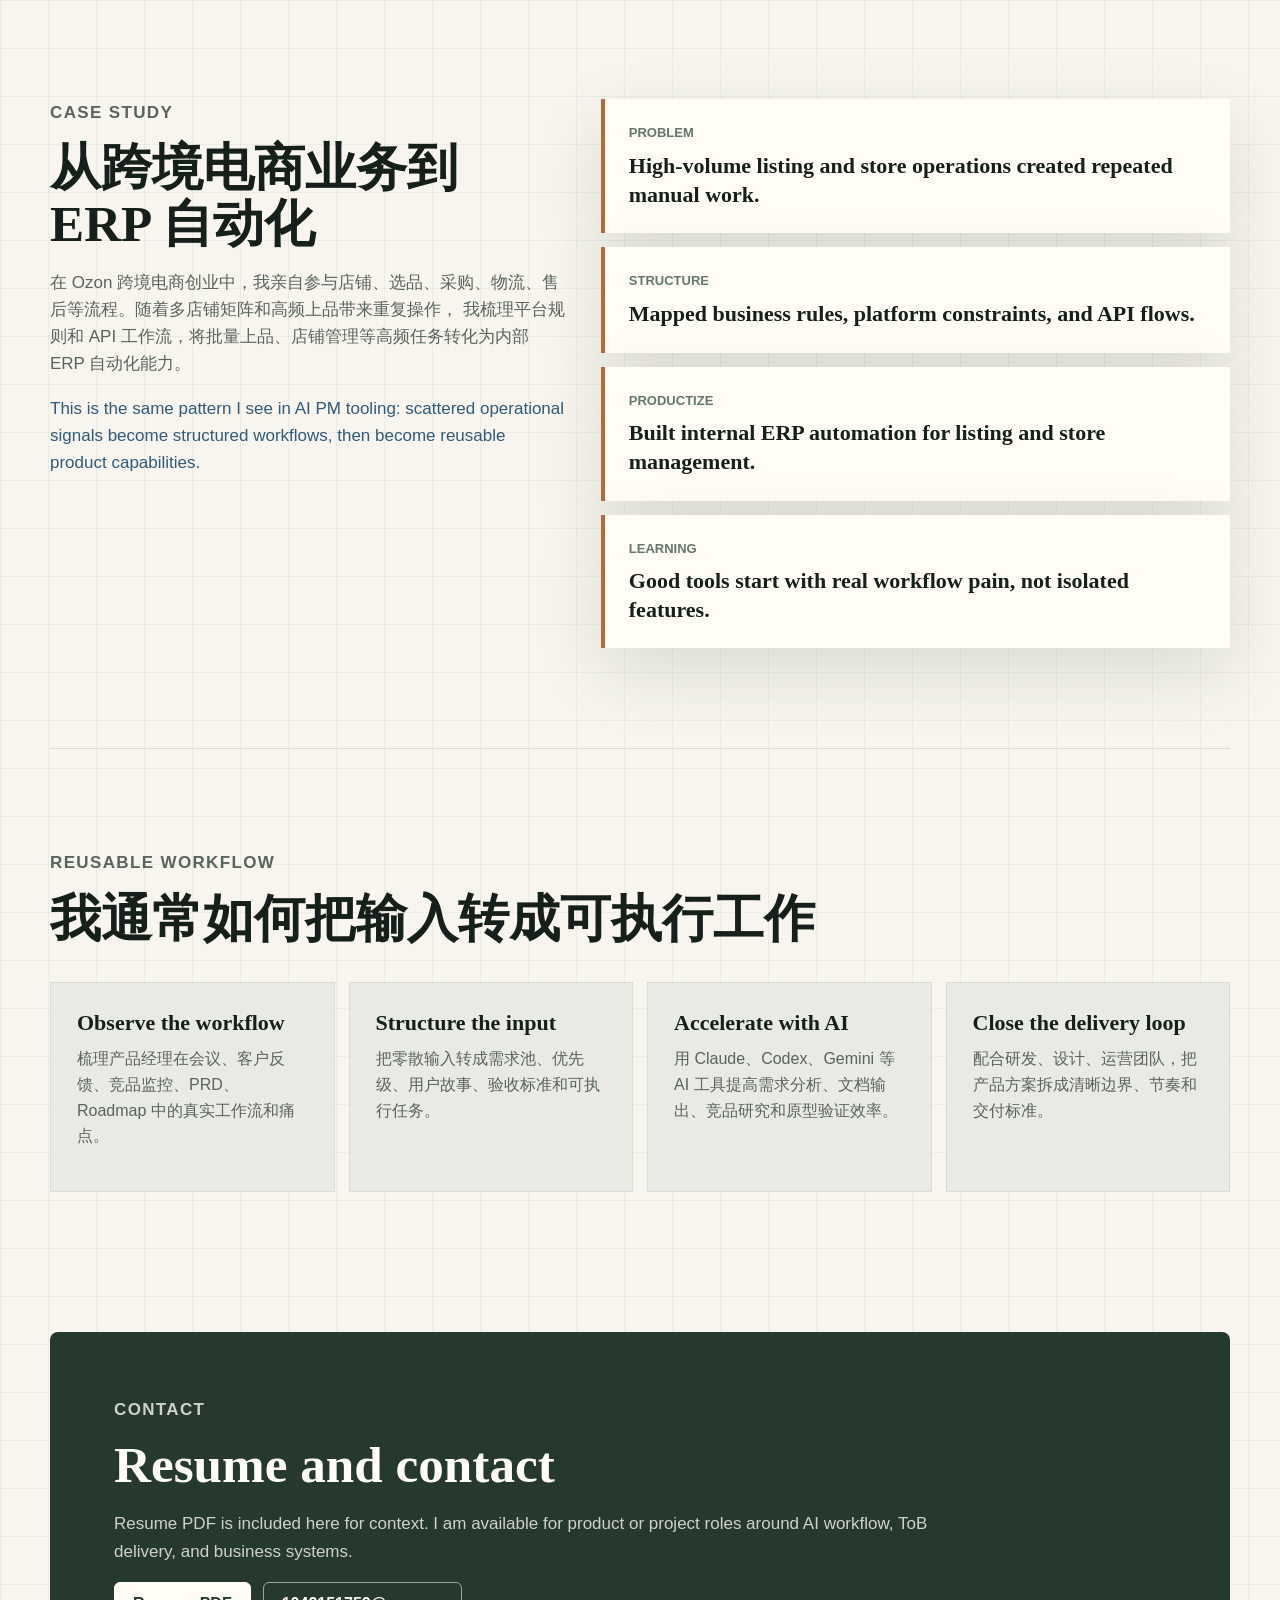
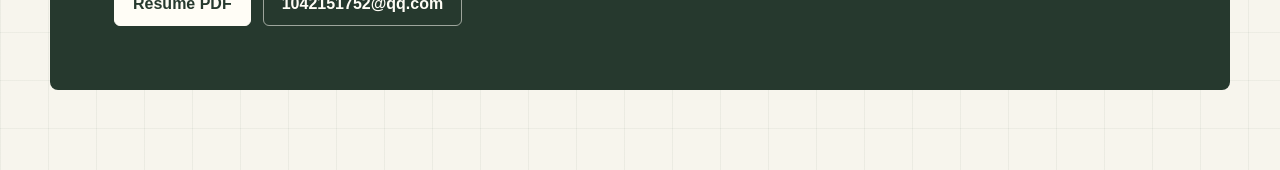
==== commit 062c5acf: "Add AI writing workflow portfolio page" ====
--- a/index.html
+++ b/index.html
@@ -1,5 +1,5 @@
 <!doctype html>
-<html lang="en">
+<html lang="zh-CN">
   <head>
     <meta charset="utf-8" />
     <meta name="viewport" content="width=device-width, initial-scale=1" />
@@ -21,6 +21,7 @@
         <div class="nav-links">
           <a href="#principles">Principles</a>
           <a href="#cases">Cases</a>
+          <a href="ai-writing-workflow.html">Writing Note</a>
           <a href="#workflow">Workflow</a>
           <a href="assets/yang-chenghui-ai-product-manager.pdf">Resume</a>
         </div>
@@ -35,22 +36,26 @@
             From scattered signals to structured product work.
           </h1>
           <p class="hero-cn">
-            一些关于需求、反馈、业务流程和 AI 工具如何转化为产品工作的实践整理。我的经验来自 ToB 项目交付、
-            ERP 实施、可视化项目管理，以及一次跨境电商业务自动化实践。
+            我关注的是：如何把分散的业务信号、用户反馈、AI 生成结果和执行流程，整理成可判断、可协作、可落地的产品工作。
+            这个页面整理了我在 ToB 项目交付、ERP 自动化、可视化项目和 AI 工作流实验中的部分实践。
           </p>
           <div class="hero-actions" aria-label="Profile actions">
-            <a class="button primary" href="#cases">View work samples</a>
-            <a class="button secondary" href="assets/yang-chenghui-ai-product-manager.pdf">Resume PDF</a>
+            <a class="button primary" href="#cases">查看项目样本</a>
+            <a class="button secondary" href="assets/yang-chenghui-ai-product-manager.pdf">简历 PDF</a>
           </div>
         </div>
         <aside class="hero-panel" aria-label="Profile snapshot">
           <div>
             <span class="panel-label">Focus</span>
-            <strong>AI-assisted product workflow</strong>
+            <strong>把分散信号整理成可执行的产品判断</strong>
           </div>
           <div>
             <span class="panel-label">Experience</span>
-            <strong>ToB delivery / ERP automation / data visualization</strong>
+            <strong>ToB 交付 / ERP 自动化 / 数据可视化 / AI 工作流原型</strong>
+          </div>
+          <div>
+            <span class="panel-label">Project Note</span>
+            <strong><a href="ai-writing-workflow.html">AI 长篇写作工作流实验</a></strong>
           </div>
           <div>
             <span class="panel-label">Contact</span>
@@ -64,8 +69,8 @@
           <p class="eyebrow">Working principles</p>
           <h2>我处理产品工作的三个习惯</h2>
           <p>
-            AI PM tools should not only write documents. The stronger value is helping product teams collect signals,
-            organize context, and decide what should happen next.
+            我理解的 AI 产品经理，不只是让工具“帮我写文档”，而是借助 AI 更快收集信号、组织上下文，
+            并把模糊输入转成团队可以判断和推进的工作。
           </p>
         </div>
 
@@ -109,7 +114,7 @@
           <h2>我理解的 AI PM 工具机会</h2>
           <p>
             产品经理真正困难的地方，不是“写一份文档”，而是持续从会议、客户反馈、竞品变化、项目状态和 OKR 中判断什么值得推进。
-            AI PM 工具应该减少信息搬运，让 PM 更早看到风险、重复需求和优先级信号。
+            AI PM 工具真正有价值的地方，是减少信息搬运，让 PM 更早看到风险、重复需求和优先级信号。
           </p>
         </div>
         <div class="signal-board" aria-label="AI PM workflow map">
@@ -133,12 +138,33 @@
           <p class="eyebrow">Project evidence</p>
           <h2>我做过的复杂业务信息结构化项目</h2>
           <p>
-            Screenshots are anonymized. My role focused on requirement alignment, project coordination, delivery tracking,
-            and cross-functional communication.
+            以下截图均做了脱敏处理。我更想说明的不是“做过多少页面”，而是如何把复杂业务信息拆成结构、流程和可交付界面。
           </p>
         </div>
 
         <div class="case-list">
+          <article class="case spotlight-case">
+            <div class="case-copy">
+              <p class="case-kicker">AI writing workflow note</p>
+              <h3>AI 长篇写作工作流实验</h3>
+              <p>
+                一次关于 AI 如何参与长篇内容创作的流程实验。我把创意、设定、人物、世界观、大纲、细纲、正文、审查和精修拆开，重点观察上下文、返工和人机边界问题。
+              </p>
+              <p class="en">
+                Notes on context, intermediate artifacts, human decisions, and iteration in AI-assisted writing.
+              </p>
+              <a class="text-link" href="ai-writing-workflow.html">查看项目复盘</a>
+            </div>
+            <div class="image-strip two">
+              <a class="image-link" href="assets/ai-writing-module-console.png" data-lightbox aria-label="查看总控台大图">
+                <img src="assets/ai-writing-module-console.png" alt="AI writing system main console" />
+              </a>
+              <a class="image-link" href="assets/ai-writing-module-outline.png" data-lightbox aria-label="查看细纲模块大图">
+                <img src="assets/ai-writing-module-outline.png" alt="AI writing outline module" />
+              </a>
+            </div>
+          </article>
+
           <article class="case">
             <div class="case-copy">
               <p class="case-kicker">Industrial digital platform</p>
@@ -151,9 +177,15 @@
               </p>
             </div>
             <div class="image-strip">
-              <img src="assets/industrial-intro.png" alt="Industrial digital platform overview" />
-              <img src="assets/industrial-production.png" alt="Industrial production dashboard" />
-              <img src="assets/industrial-line.png" alt="Industrial digital twin line dashboard" />
+              <a class="image-link" href="assets/industrial-intro.png" data-lightbox aria-label="查看工业数字化平台总览大图">
+                <img src="assets/industrial-intro.png" alt="Industrial digital platform overview" />
+              </a>
+              <a class="image-link" href="assets/industrial-production.png" data-lightbox aria-label="查看工业生产看板大图">
+                <img src="assets/industrial-production.png" alt="Industrial production dashboard" />
+              </a>
+              <a class="image-link" href="assets/industrial-line.png" data-lightbox aria-label="查看工业产线看板大图">
+                <img src="assets/industrial-line.png" alt="Industrial digital twin line dashboard" />
+              </a>
             </div>
           </article>
 
@@ -169,8 +201,12 @@
               </p>
             </div>
             <div class="image-strip two">
-              <img src="assets/energy-overall.png" alt="Property industrial Thailand EMP overview dashboard" />
-              <img src="assets/energy-tenant.png" alt="Tenant dashboard user side for warehouse energy management" />
+              <a class="image-link" href="assets/energy-overall.png" data-lightbox aria-label="查看能源管理总览大图">
+                <img src="assets/energy-overall.png" alt="Property industrial Thailand EMP overview dashboard" />
+              </a>
+              <a class="image-link" href="assets/energy-tenant.png" data-lightbox aria-label="查看租户能源看板大图">
+                <img src="assets/energy-tenant.png" alt="Tenant dashboard user side for warehouse energy management" />
+              </a>
             </div>
           </article>
 
@@ -186,8 +222,12 @@
               </p>
             </div>
             <div class="image-strip two">
-              <img src="assets/community-main.png" alt="Future community main dashboard" />
-              <img src="assets/community-detail.png" alt="Future community detail dashboard" />
+              <a class="image-link" href="assets/community-main.png" data-lightbox aria-label="查看未来社区主看板大图">
+                <img src="assets/community-main.png" alt="Future community main dashboard" />
+              </a>
+              <a class="image-link" href="assets/community-detail.png" data-lightbox aria-label="查看未来社区详情看板大图">
+                <img src="assets/community-detail.png" alt="Future community detail dashboard" />
+              </a>
             </div>
           </article>
         </div>
@@ -249,11 +289,56 @@
           <a class="button primary" href="assets/yang-chenghui-ai-product-manager.pdf">Resume PDF</a>
           <a class="button secondary" href="mailto:1042151752@qq.com">1042151752@qq.com</a>
         </div>
-        <p class="closing-note">
-          More writing and project notes:
-          <a href="https://xxxyouthxxx-github-io.vercel.app" target="_blank" rel="noopener noreferrer">xxxyouthxxx-github-io.vercel.app</a>
-        </p>
       </section>
     </main>
+
+    <div class="lightbox" id="imageLightbox" aria-hidden="true" role="dialog" aria-label="图片预览">
+      <button class="lightbox-close" type="button" aria-label="关闭图片预览">×</button>
+      <img class="lightbox-image" alt="" />
+    </div>
+    <script>
+      (function () {
+        var lightbox = document.getElementById("imageLightbox");
+        if (!lightbox) return;
+        var image = lightbox.querySelector(".lightbox-image");
+        var closeButton = lightbox.querySelector(".lightbox-close");
+        var lastActive = null;
+
+        function openLightbox(link) {
+          lastActive = document.activeElement;
+          image.src = link.getAttribute("href");
+          image.alt = (link.querySelector("img") || {}).alt || "图片预览";
+          lightbox.classList.add("active");
+          lightbox.setAttribute("aria-hidden", "false");
+          document.body.classList.add("lightbox-open");
+          closeButton.focus();
+        }
+
+        function closeLightbox() {
+          lightbox.classList.remove("active");
+          lightbox.setAttribute("aria-hidden", "true");
+          document.body.classList.remove("lightbox-open");
+          image.removeAttribute("src");
+          if (lastActive && typeof lastActive.focus === "function") lastActive.focus();
+        }
+
+        document.querySelectorAll("[data-lightbox]").forEach(function (link) {
+          link.addEventListener("click", function (event) {
+            event.preventDefault();
+            openLightbox(link);
+          });
+        });
+
+        closeButton.addEventListener("click", closeLightbox);
+        lightbox.addEventListener("click", function (event) {
+          if (event.target === lightbox) closeLightbox();
+        });
+        document.addEventListener("keydown", function (event) {
+          if (event.key === "Escape" && lightbox.classList.contains("active")) {
+            closeLightbox();
+          }
+        });
+      })();
+    </script>
   </body>
 </html>
--- a/styles.css
+++ b/styles.css
@@ -99,6 +99,11 @@
   color: var(--ink);
 }
 
+.hero-panel a {
+  text-decoration-thickness: 1px;
+  text-underline-offset: 4px;
+}
+
 main {
   width: min(1180px, calc(100% - 40px));
   margin: 0 auto;
@@ -311,6 +316,11 @@
   gap: 42px;
 }
 
+.spotlight-case {
+  padding-bottom: 42px;
+  border-bottom: 1px solid var(--line);
+}
+
 .case {
   display: grid;
   grid-template-columns: 320px minmax(0, 1fr);
@@ -337,6 +347,20 @@
   border: 1px solid color-mix(in srgb, var(--sage) 30%, transparent);
   background: #182236;
   box-shadow: var(--shadow);
+}
+
+.image-strip a {
+  display: block;
+}
+
+.text-link {
+  display: inline-flex;
+  margin-top: 4px;
+  color: var(--sage-deep);
+  font-family: "Segoe UI", "Noto Sans SC", sans-serif;
+  font-weight: 800;
+  text-decoration-thickness: 1px;
+  text-underline-offset: 4px;
 }
 
 .contribution-grid {
@@ -380,11 +404,287 @@
   text-underline-offset: 4px;
 }
 
+.case-page main {
+  width: min(1180px, calc(100% - 40px));
+}
+
+.project-hero {
+  min-height: calc(82vh - 72px);
+  display: grid;
+  grid-template-columns: minmax(0, 1fr) 380px;
+  align-items: center;
+  gap: clamp(32px, 7vw, 96px);
+  padding: clamp(42px, 7vw, 86px) 0 clamp(30px, 4vw, 52px);
+}
+
+.project-hero h1 {
+  max-width: 900px;
+}
+
+.project-intro .section-heading {
+  max-width: 860px;
+}
+
+.reader-guide {
+  display: grid;
+  grid-template-columns: 0.9fr 1.1fr;
+  gap: 36px;
+  align-items: start;
+}
+
+.reader-guide .section-heading {
+  margin-bottom: 0;
+}
+
+.reader-guide-list {
+  display: grid;
+  gap: 14px;
+}
+
+.reader-guide-list article {
+  padding: 22px 24px;
+  border-left: 4px solid var(--copper);
+  background: var(--panel);
+  box-shadow: var(--shadow);
+}
+
+.reader-guide-list span {
+  display: inline-flex;
+  margin-bottom: 10px;
+  color: var(--copper);
+  font-family: "Segoe UI", "Noto Sans SC", sans-serif;
+  font-size: 13px;
+  font-weight: 800;
+}
+
+.reader-guide-list strong {
+  display: block;
+  margin-bottom: 6px;
+  font-size: 22px;
+  line-height: 1.25;
+}
+
+.reader-guide-list p {
+  margin-bottom: 0;
+  color: var(--muted);
+  font-family: "Segoe UI", "Noto Sans SC", sans-serif;
+}
+
+.workflow-section {
+  border-top-color: color-mix(in srgb, var(--sage) 36%, var(--line));
+}
+
+.workflow-map {
+  display: grid;
+  grid-template-columns: repeat(5, minmax(0, 1fr));
+  gap: 12px;
+}
+
+.flow-node {
+  min-height: 210px;
+  padding: 20px;
+  border: 1px solid var(--line);
+  background: var(--panel);
+  box-shadow: 0 16px 44px rgba(35, 48, 42, 0.08);
+}
+
+.flow-node span,
+.product-grid span,
+.module-map span {
+  display: inline-flex;
+  margin-bottom: 18px;
+  color: var(--copper);
+  font-family: "Segoe UI", "Noto Sans SC", sans-serif;
+  font-size: 13px;
+  font-weight: 800;
+  text-transform: uppercase;
+}
+
+.flow-node strong {
+  display: block;
+  margin-bottom: 10px;
+  font-size: 21px;
+  line-height: 1.2;
+}
+
+.flow-node p,
+.product-grid p,
+.module-map p,
+.proof-grid figcaption {
+  margin-bottom: 0;
+  color: var(--muted);
+  font-family: "Segoe UI", "Noto Sans SC", sans-serif;
+}
+
+.product-section,
+.relevance-section {
+  display: grid;
+  grid-template-columns: 0.86fr 1.14fr;
+  gap: 36px;
+  align-items: start;
+}
+
+.product-grid {
+  display: grid;
+  grid-template-columns: repeat(2, minmax(0, 1fr));
+  gap: 14px;
+}
+
+.product-grid article {
+  padding: 24px;
+  border-left: 4px solid var(--sage);
+  background: var(--panel);
+  box-shadow: var(--shadow);
+}
+
+.product-grid h3 {
+  font-size: 21px;
+}
+
+.proof-grid {
+  display: grid;
+  grid-template-columns: repeat(3, minmax(0, 1fr));
+  gap: 16px;
+}
+
+.proof-grid figure {
+  margin: 0;
+  background: var(--panel);
+  border: 1px solid var(--line);
+  box-shadow: var(--shadow);
+}
+
+.image-link {
+  position: relative;
+  display: block;
+  color: inherit;
+  cursor: zoom-in;
+}
+
+.image-link::after {
+  content: "查看大图";
+  position: absolute;
+  right: 12px;
+  bottom: 12px;
+  padding: 6px 9px;
+  color: var(--panel);
+  background: color-mix(in srgb, var(--sage-deep) 88%, transparent);
+  border-radius: 4px;
+  font-family: "Segoe UI", "Noto Sans SC", sans-serif;
+  font-size: 12px;
+  font-weight: 700;
+  opacity: 0;
+  transform: translateY(4px);
+  transition: opacity 160ms ease, transform 160ms ease;
+}
+
+.image-link:hover::after,
+.image-link:focus-visible::after {
+  opacity: 1;
+  transform: translateY(0);
+}
+
+.proof-grid img {
+  width: 100%;
+  aspect-ratio: 16 / 10;
+  object-fit: cover;
+  object-position: top left;
+  border-bottom: 1px solid var(--line);
+  background: #182236;
+}
+
+.proof-grid figcaption {
+  padding: 16px 18px 18px;
+  font-size: 14px;
+}
+
+.proof-grid figcaption strong {
+  display: block;
+  margin-bottom: 6px;
+  color: var(--ink);
+  font-family: Georgia, "Times New Roman", "Noto Serif SC", "Songti SC", serif;
+  font-size: 17px;
+  line-height: 1.25;
+}
+
+.proof-grid figcaption span {
+  display: block;
+}
+
+body.lightbox-open {
+  overflow: hidden;
+}
+
+.lightbox {
+  position: fixed;
+  inset: 0;
+  z-index: 80;
+  display: none;
+  align-items: center;
+  justify-content: center;
+  padding: clamp(16px, 4vw, 44px);
+  background: rgba(15, 22, 18, 0.78);
+}
+
+.lightbox.active {
+  display: flex;
+}
+
+.lightbox-image {
+  max-width: min(100%, 1440px);
+  max-height: calc(100vh - 88px);
+  object-fit: contain;
+  background: var(--panel);
+  border: 1px solid color-mix(in srgb, var(--panel) 68%, transparent);
+  box-shadow: 0 26px 80px rgba(0, 0, 0, 0.34);
+}
+
+.lightbox-close {
+  position: fixed;
+  top: 18px;
+  right: 18px;
+  width: 42px;
+  height: 42px;
+  display: grid;
+  place-items: center;
+  border: 1px solid color-mix(in srgb, var(--panel) 72%, transparent);
+  border-radius: 50%;
+  color: var(--panel);
+  background: rgba(15, 22, 18, 0.72);
+  font-family: "Segoe UI", "Noto Sans SC", sans-serif;
+  font-size: 28px;
+  line-height: 1;
+  cursor: pointer;
+}
+
+.module-map {
+  display: grid;
+  grid-template-columns: repeat(3, minmax(0, 1fr));
+  gap: 14px;
+}
+
+.module-map > div {
+  padding: 22px;
+  border: 1px solid var(--line);
+  background: color-mix(in srgb, var(--panel) 88%, var(--sage) 12%);
+}
+
+.module-map strong {
+  display: block;
+  margin-bottom: 8px;
+  font-size: 20px;
+  line-height: 1.25;
+}
+
 @media (max-width: 920px) {
   .hero,
   .signal-section,
   .ozon,
-  .case {
+  .case,
+  .project-hero,
+  .reader-guide,
+  .product-section,
+  .relevance-section {
     grid-template-columns: 1fr;
   }
 
@@ -394,7 +694,11 @@
 
   .fit-grid,
   .contribution-grid,
-  .image-strip.two {
+  .image-strip.two,
+  .workflow-map,
+  .product-grid,
+  .proof-grid,
+  .module-map {
     grid-template-columns: 1fr;
   }
 
@@ -428,7 +732,15 @@
   .fit-item,
   .contribution-grid > div,
   .signal-card,
-  .timeline div {
+  .timeline div,
+  .flow-node,
+  .reader-guide-list article,
+  .product-grid article,
+  .module-map > div {
     padding: 20px;
   }
-}
+
+  .project-hero {
+    min-height: auto;
+  }
+}
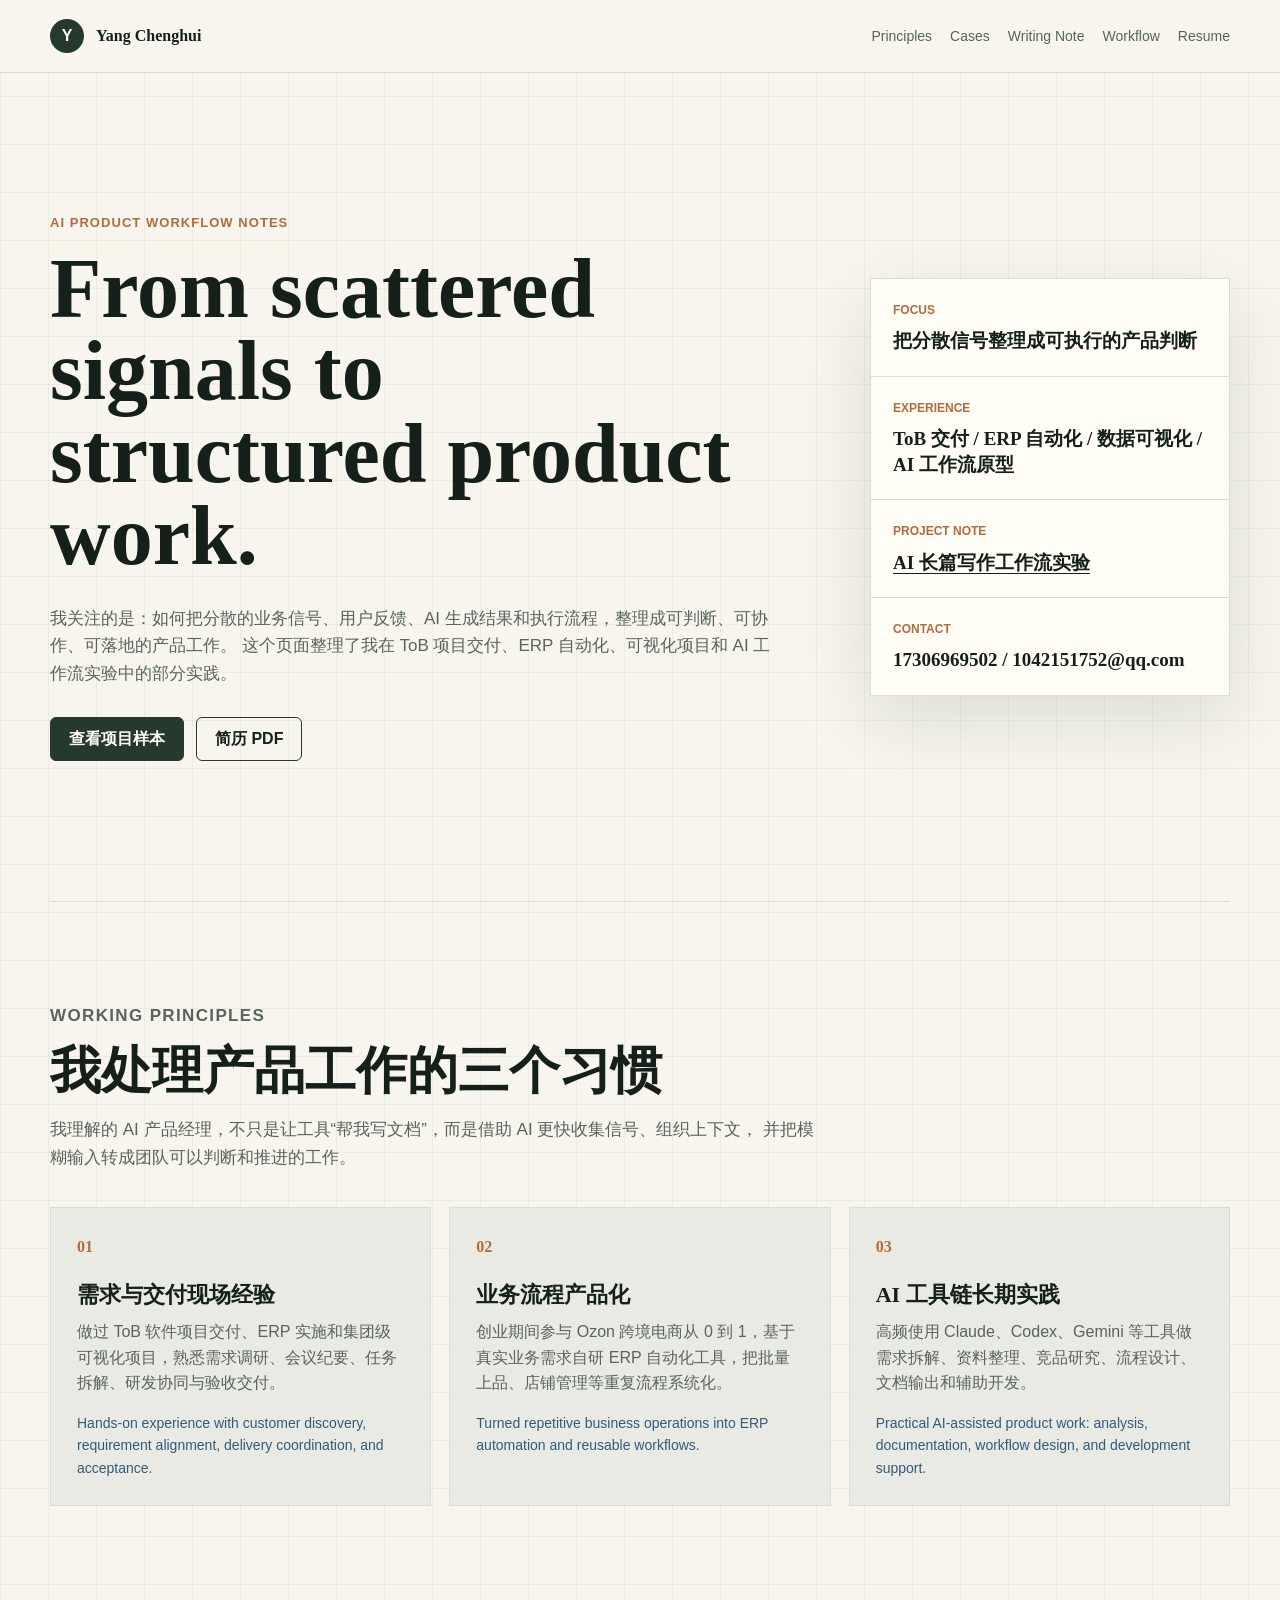
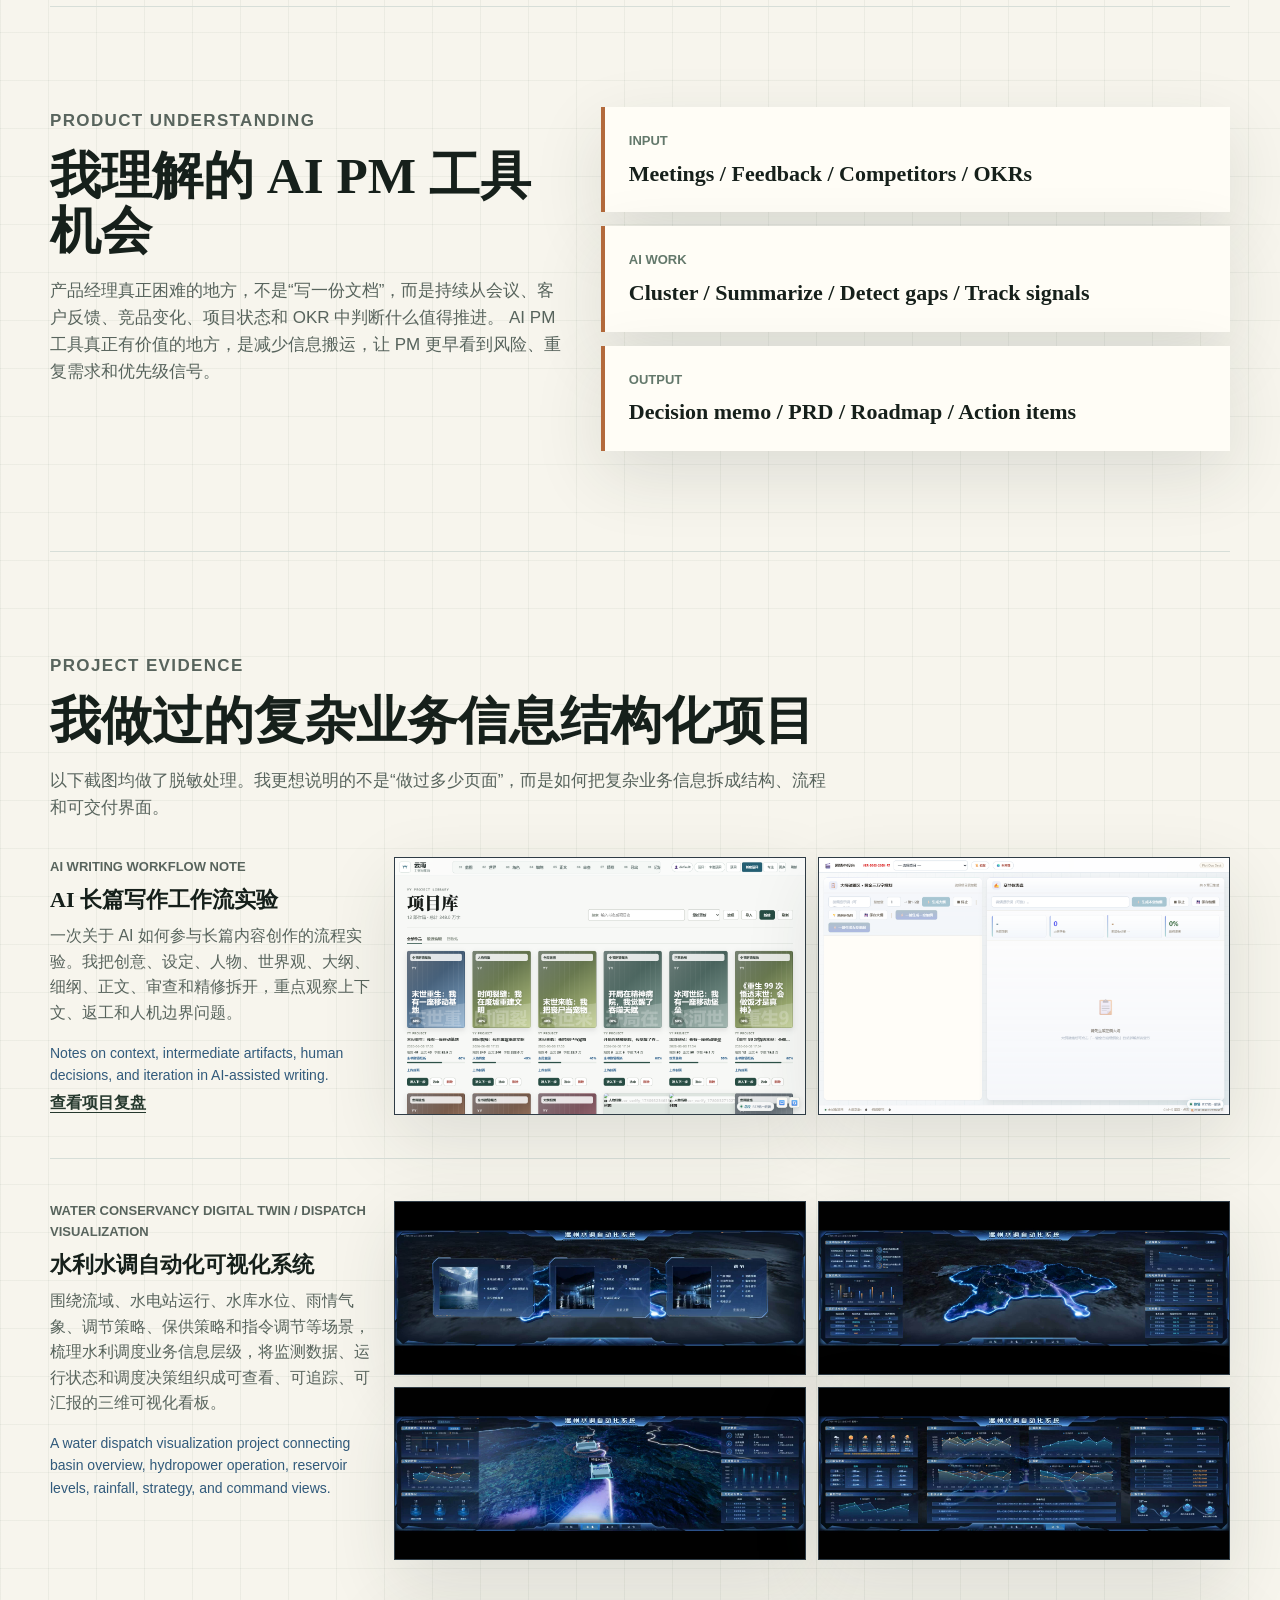
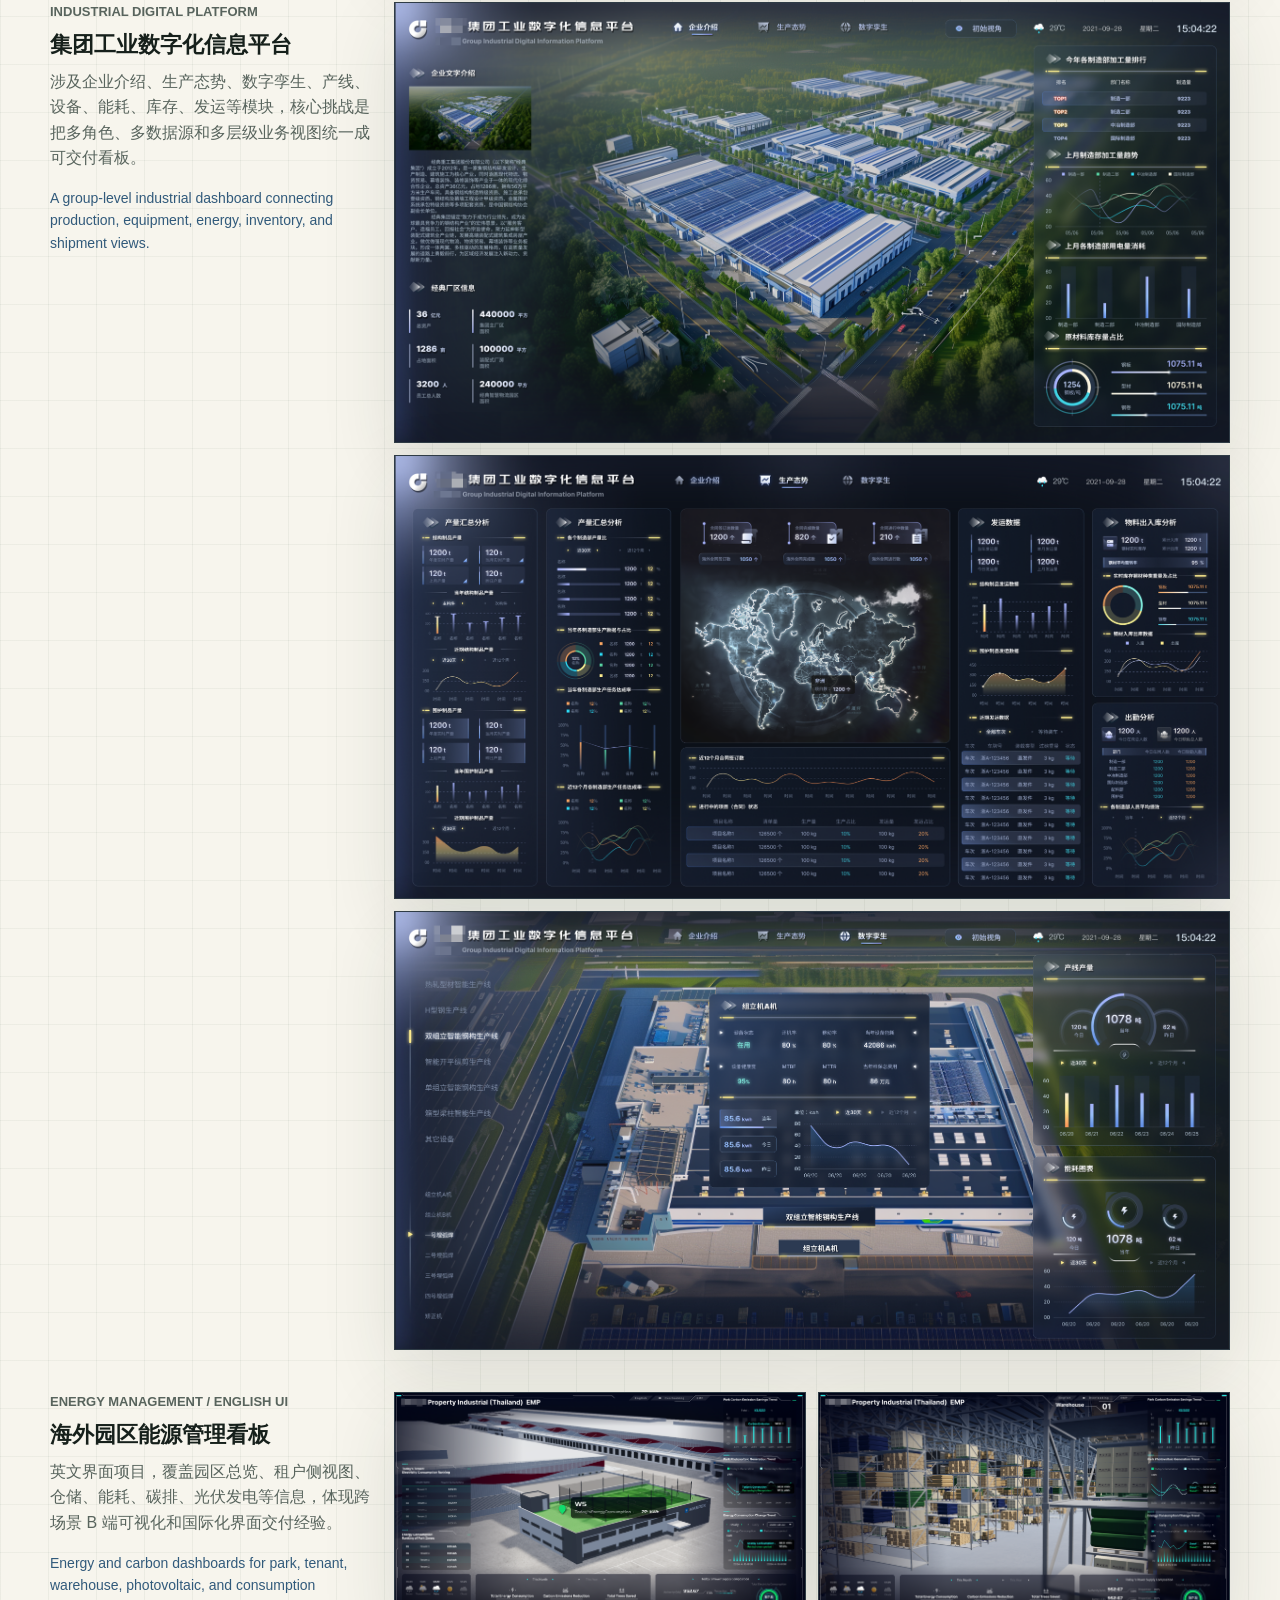
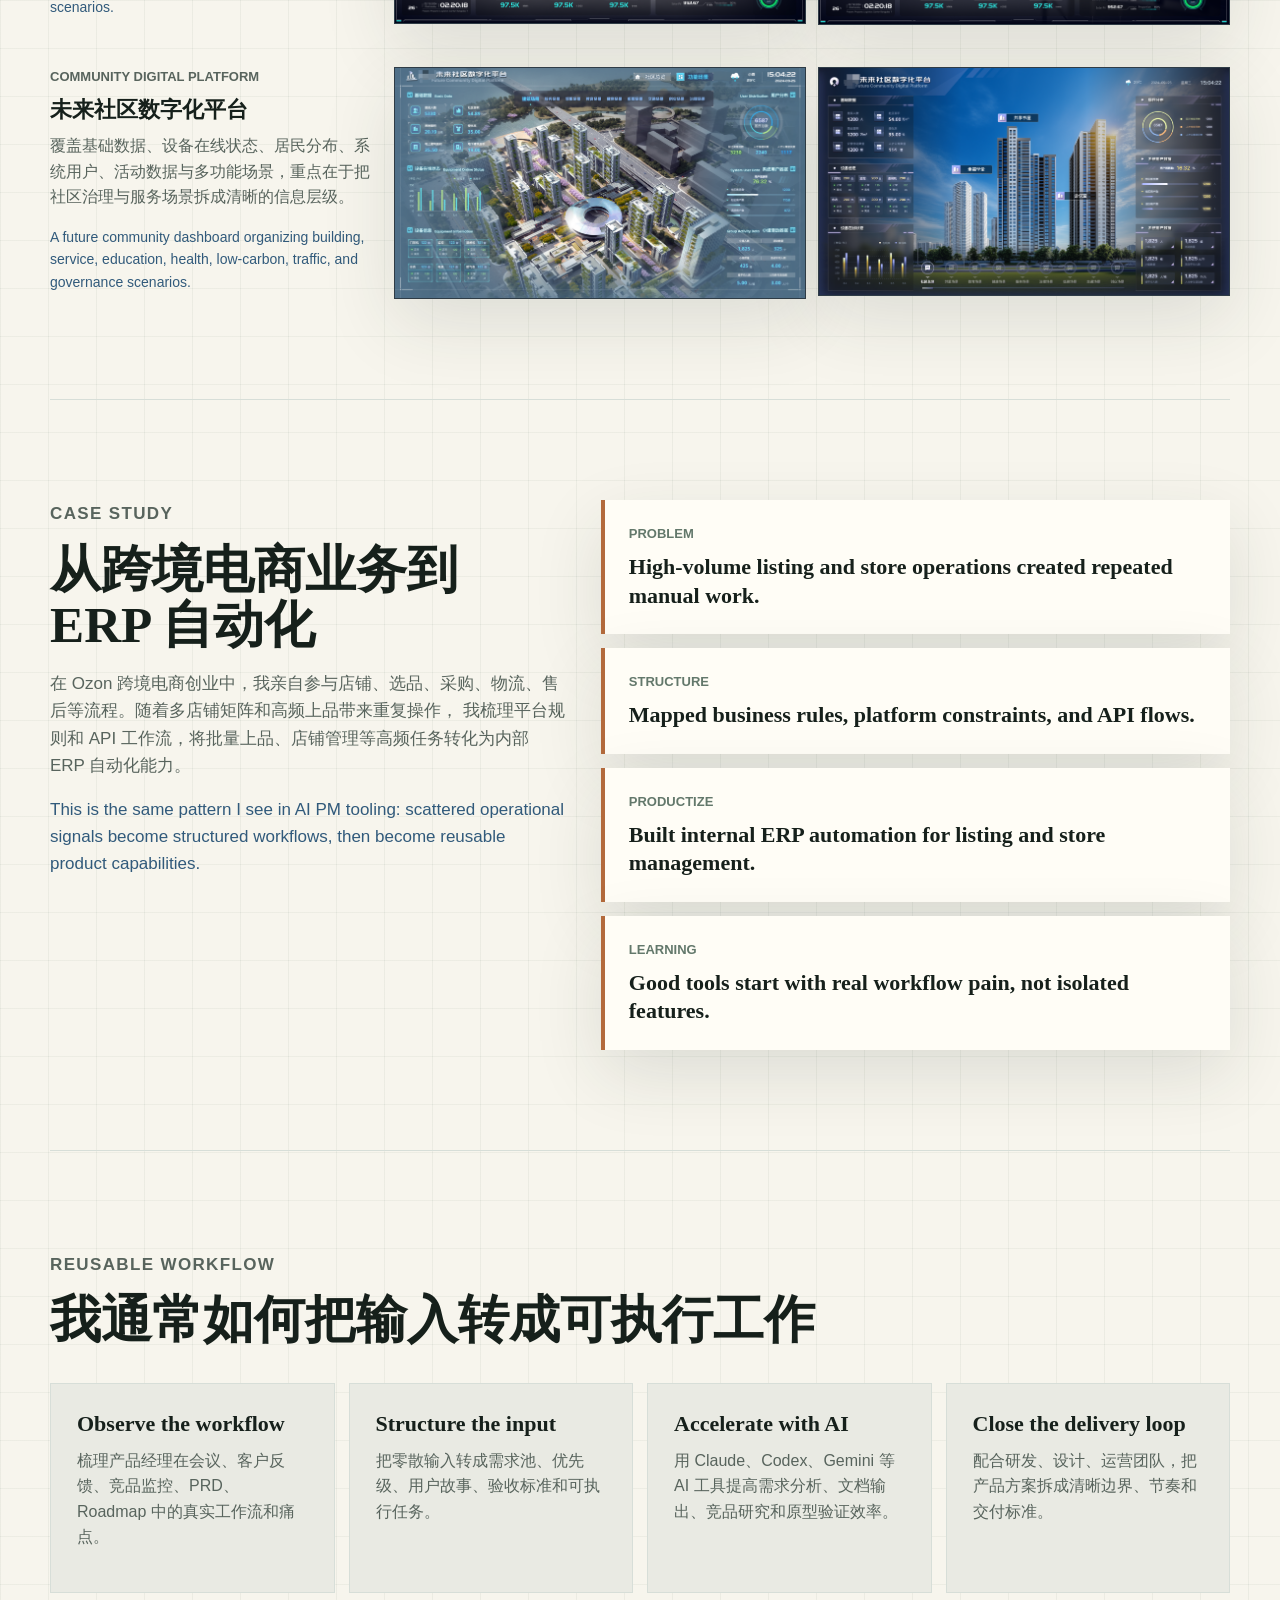
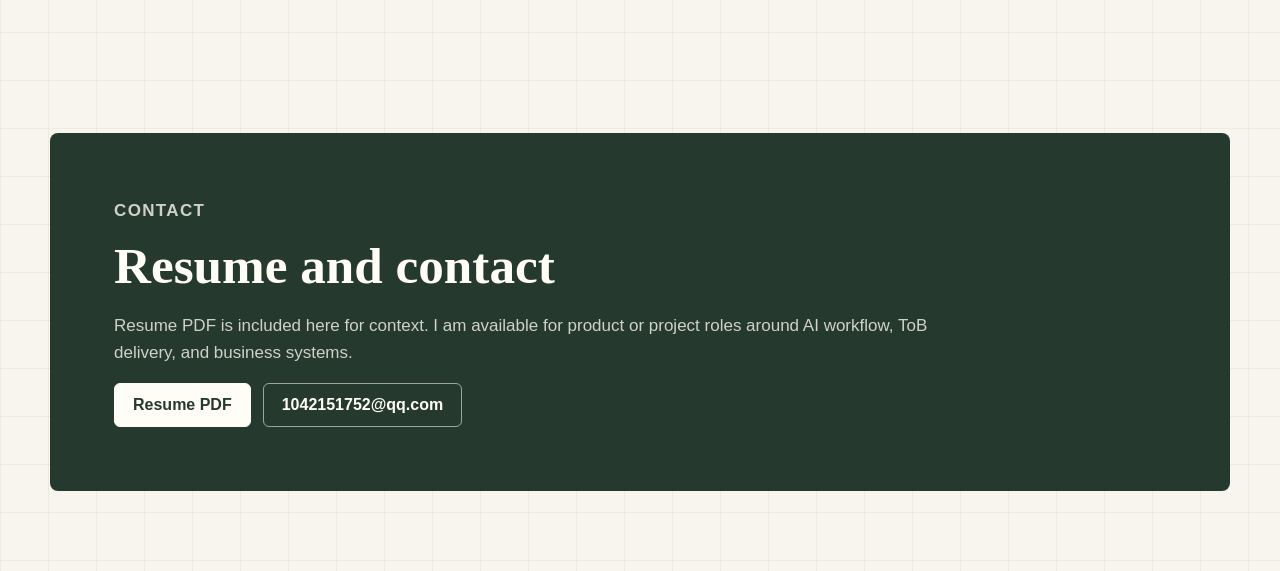
==== commit cbd39876: "Add water dispatch visualization case" ====
--- a/index.html
+++ b/index.html
@@ -167,6 +167,33 @@
 
           <article class="case">
             <div class="case-copy">
+              <p class="case-kicker">Water conservancy digital twin / Dispatch visualization</p>
+              <h3>水利水调自动化可视化系统</h3>
+              <p>
+                围绕流域、水电站运行、水库水位、雨情气象、调节策略、保供策略和指令调节等场景，梳理水利调度业务信息层级，将监测数据、运行状态和调度决策组织成可查看、可追踪、可汇报的三维可视化看板。
+              </p>
+              <p class="en">
+                A water dispatch visualization project connecting basin overview, hydropower operation, reservoir levels, rainfall, strategy, and command views.
+              </p>
+            </div>
+            <div class="image-strip two">
+              <a class="image-link" href="assets/water-dispatch-overview.jpg" data-lightbox aria-label="查看水调自动化系统模块总览大图">
+                <img src="assets/water-dispatch-overview.jpg" alt="Water dispatch automation system module overview" />
+              </a>
+              <a class="image-link" href="assets/water-dispatch-basin.jpg" data-lightbox aria-label="查看流域态势与水库水位看板大图">
+                <img src="assets/water-dispatch-basin.jpg" alt="Water dispatch basin overview dashboard" />
+              </a>
+              <a class="image-link" href="assets/water-dispatch-hydropower.jpg" data-lightbox aria-label="查看水电站运行与水库监测看板大图">
+                <img src="assets/water-dispatch-hydropower.jpg" alt="Hydropower station operation and reservoir dashboard" />
+              </a>
+              <a class="image-link" href="assets/water-dispatch-strategy.jpg" data-lightbox aria-label="查看水调策略与保供策略看板大图">
+                <img src="assets/water-dispatch-strategy.jpg" alt="Water dispatch regulation and supply strategy dashboard" />
+              </a>
+            </div>
+          </article>
+
+          <article class="case">
+            <div class="case-copy">
               <p class="case-kicker">Industrial digital platform</p>
               <h3>集团工业数字化信息平台</h3>
               <p>
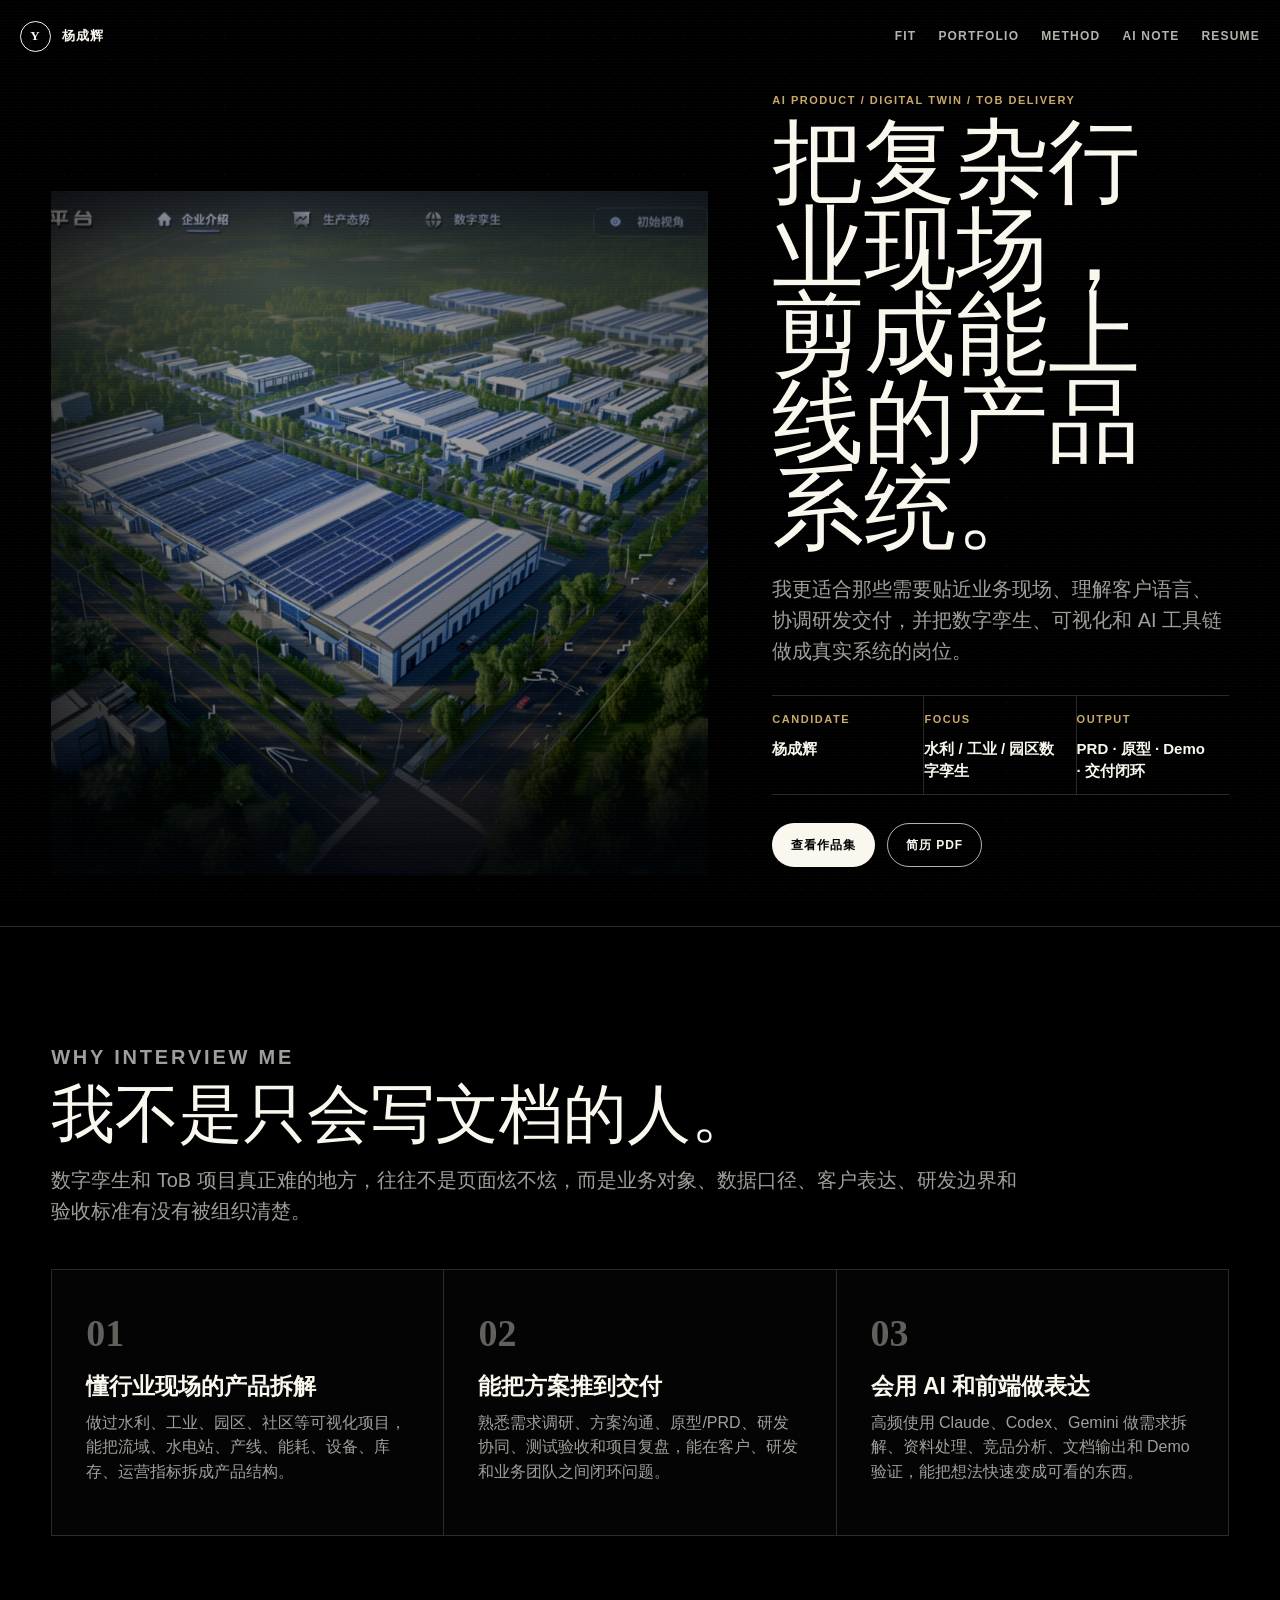
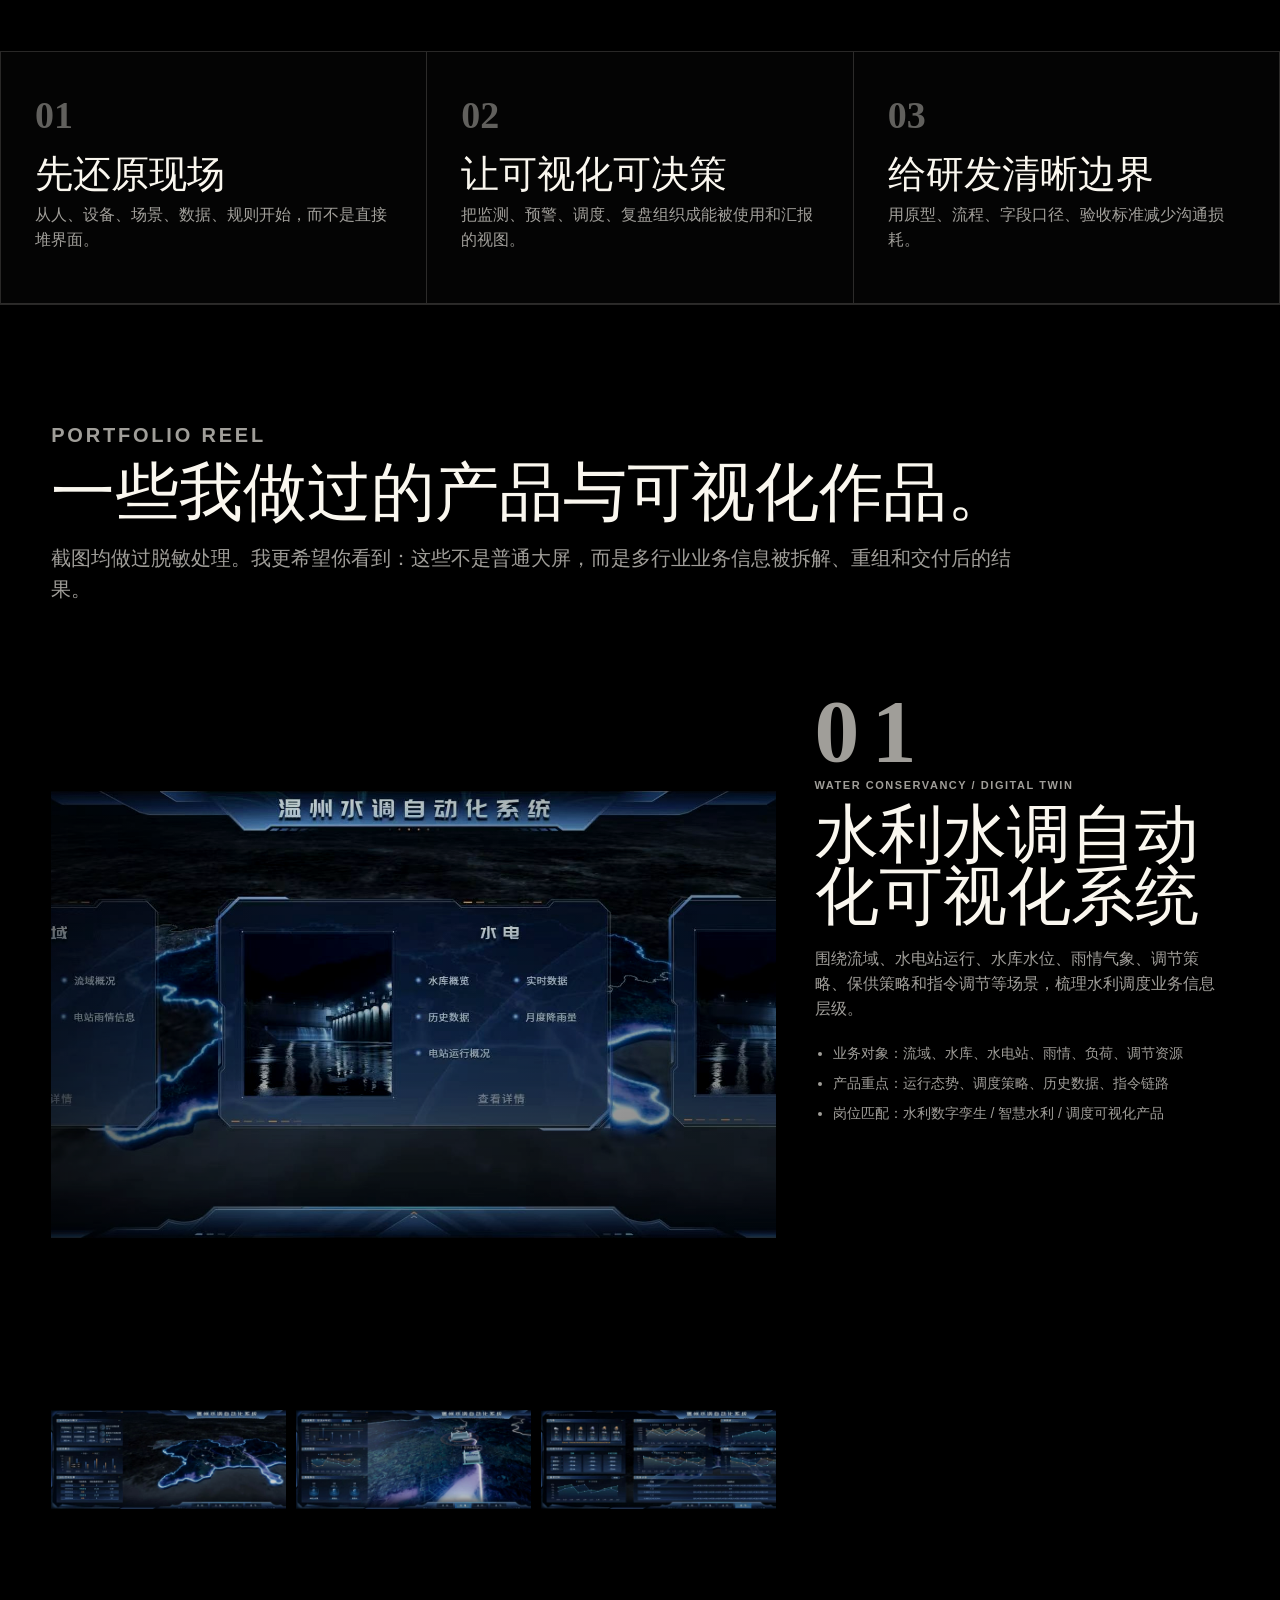
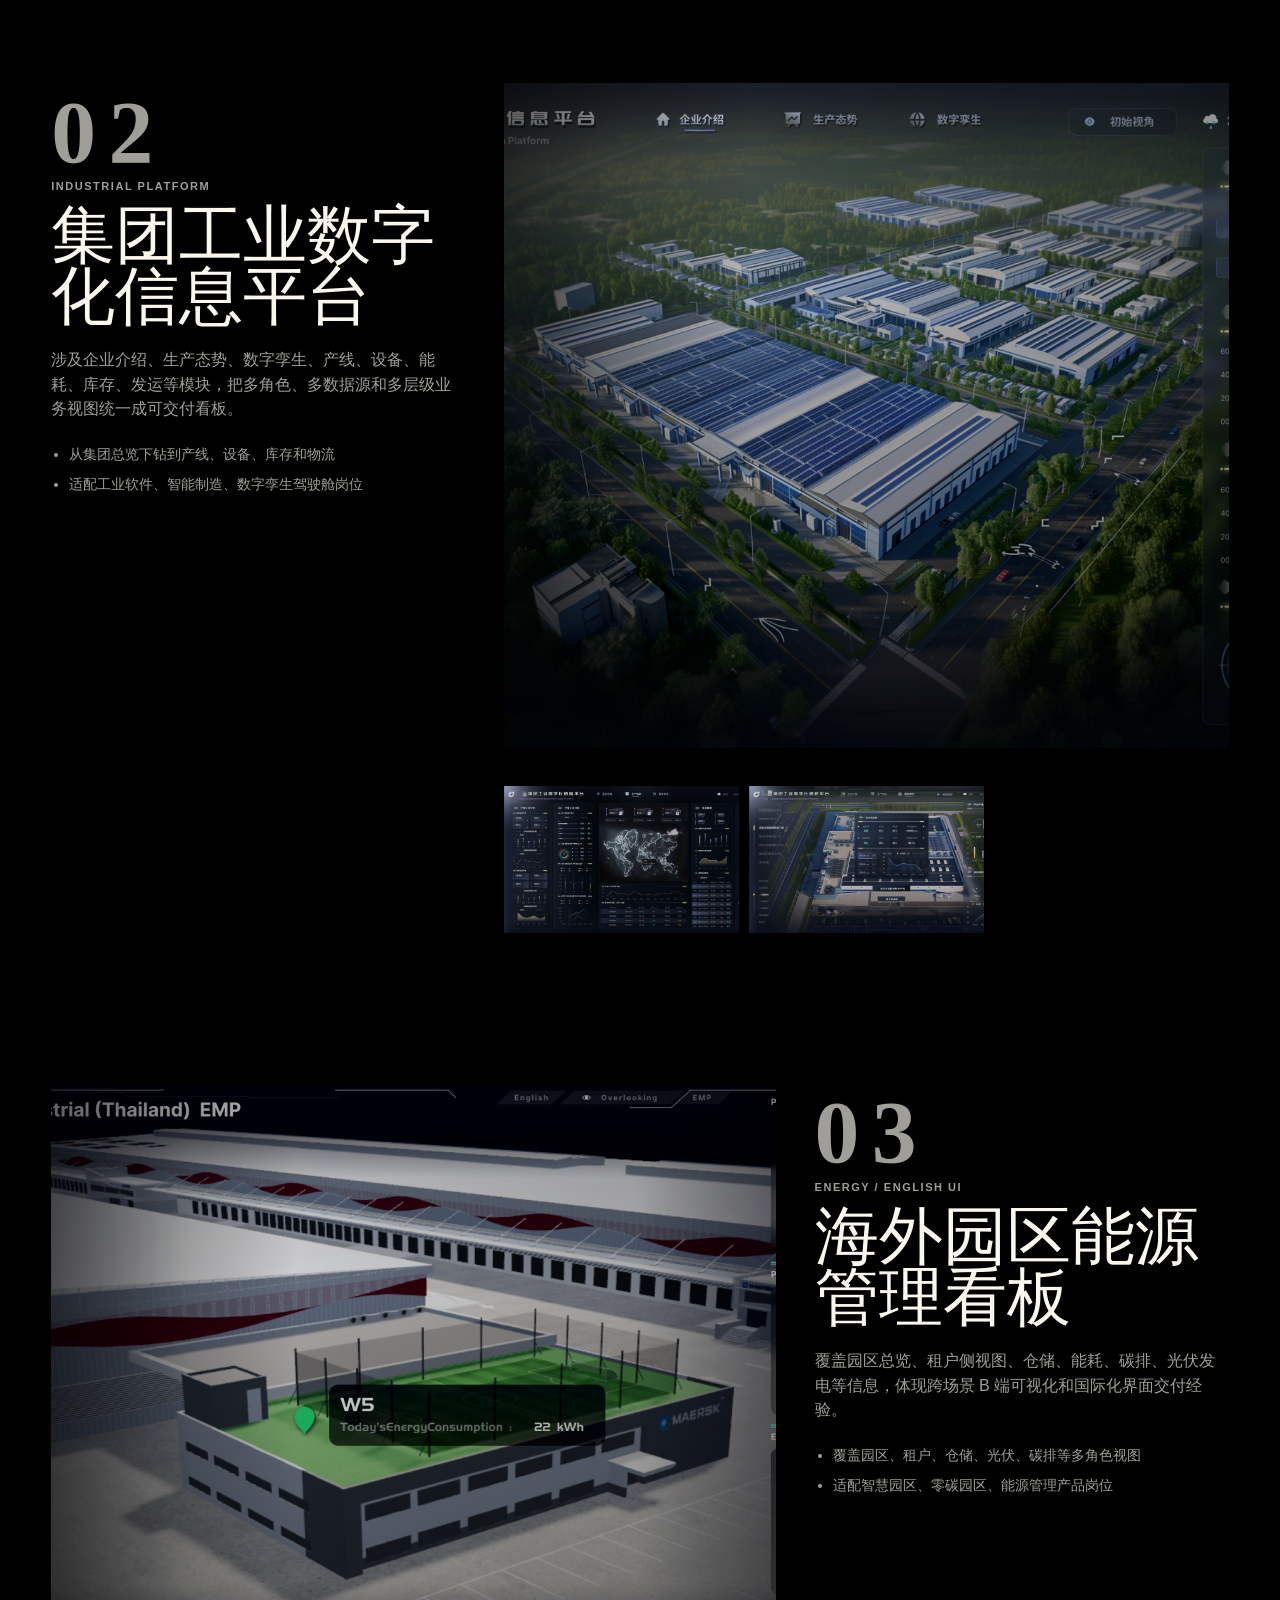
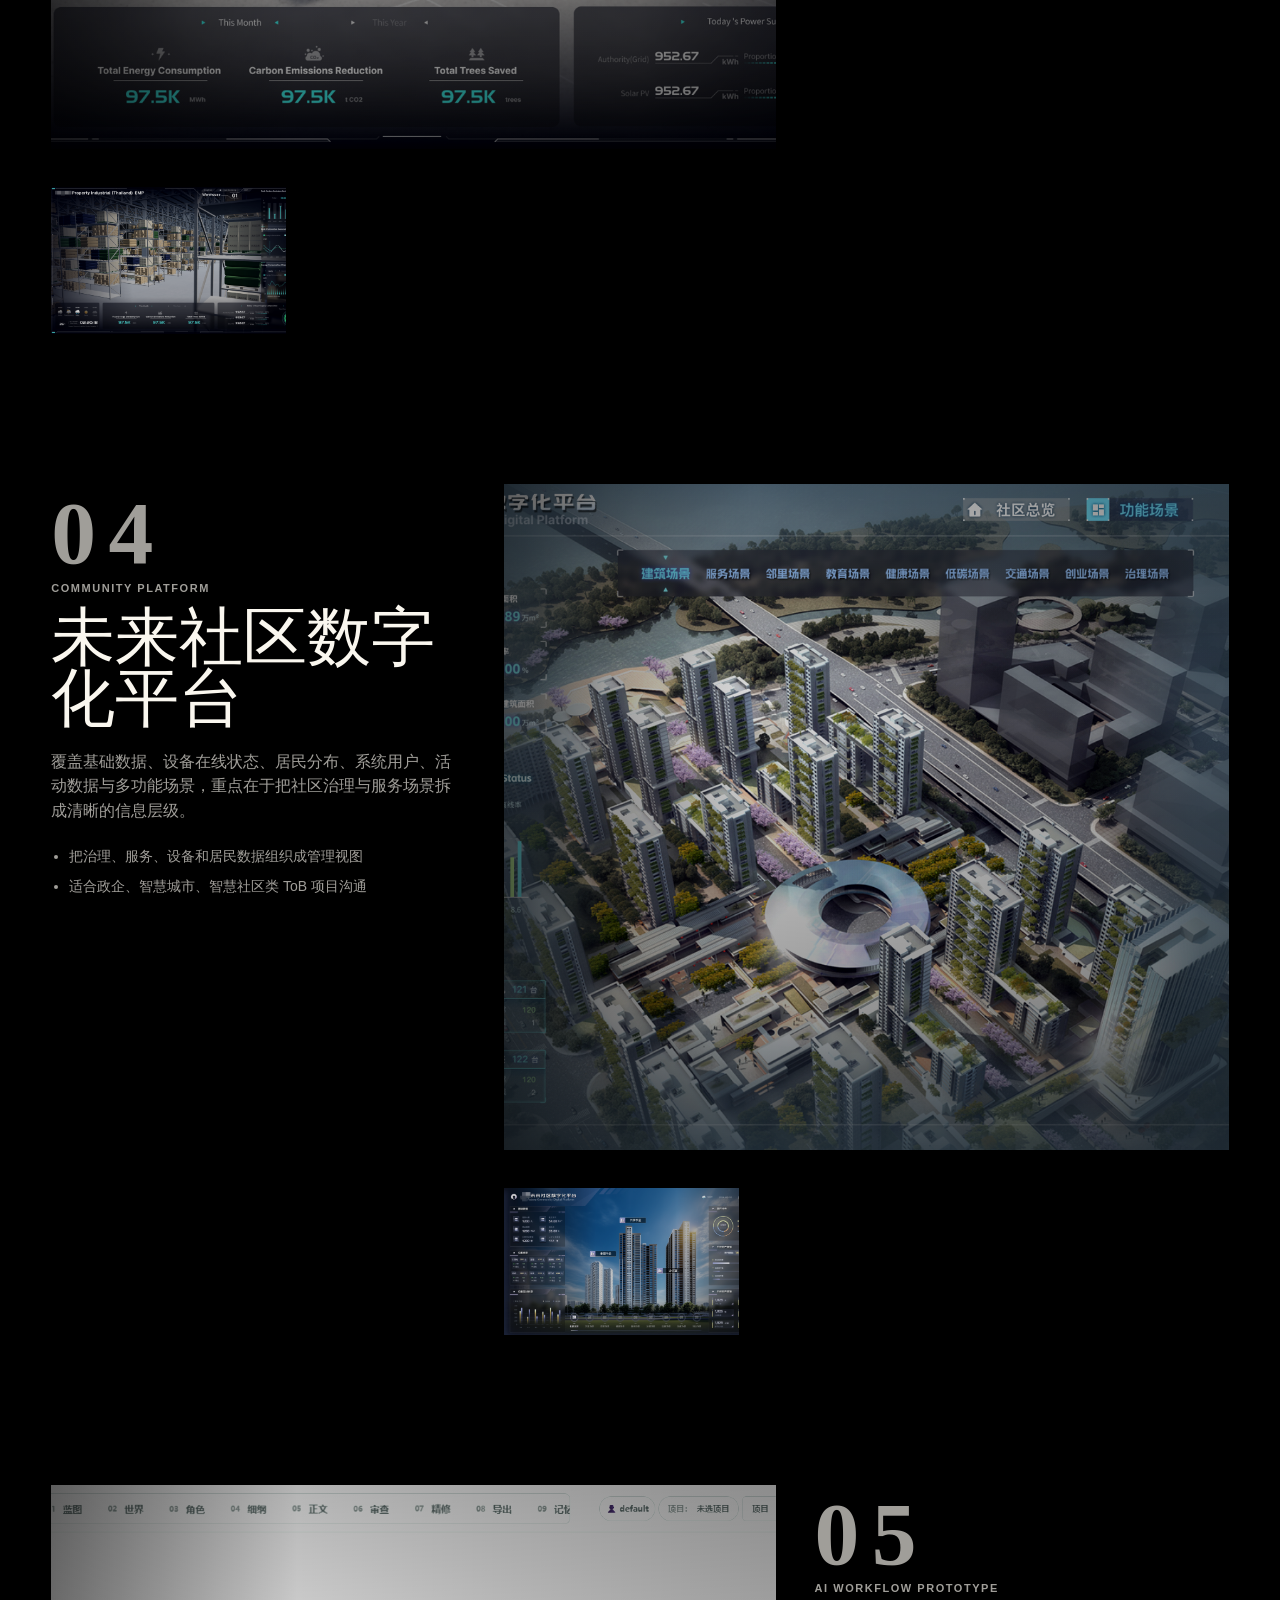
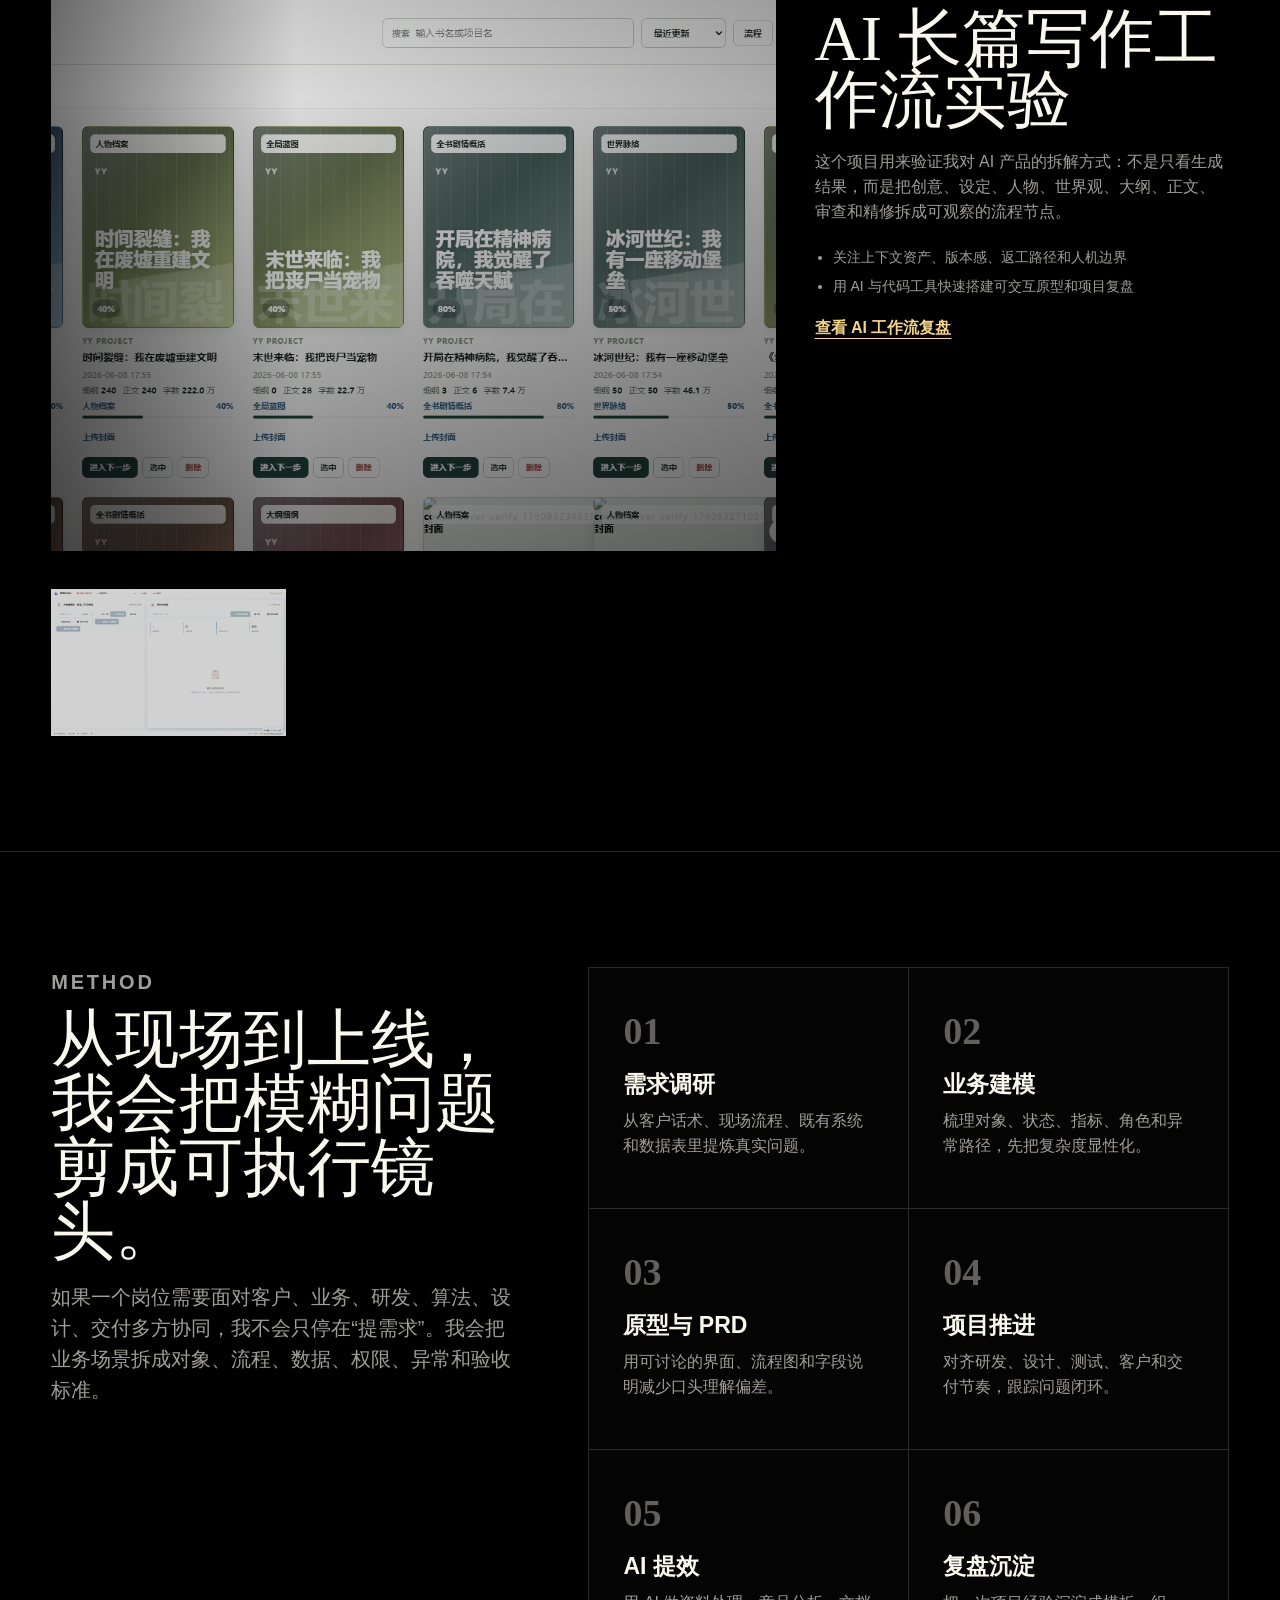
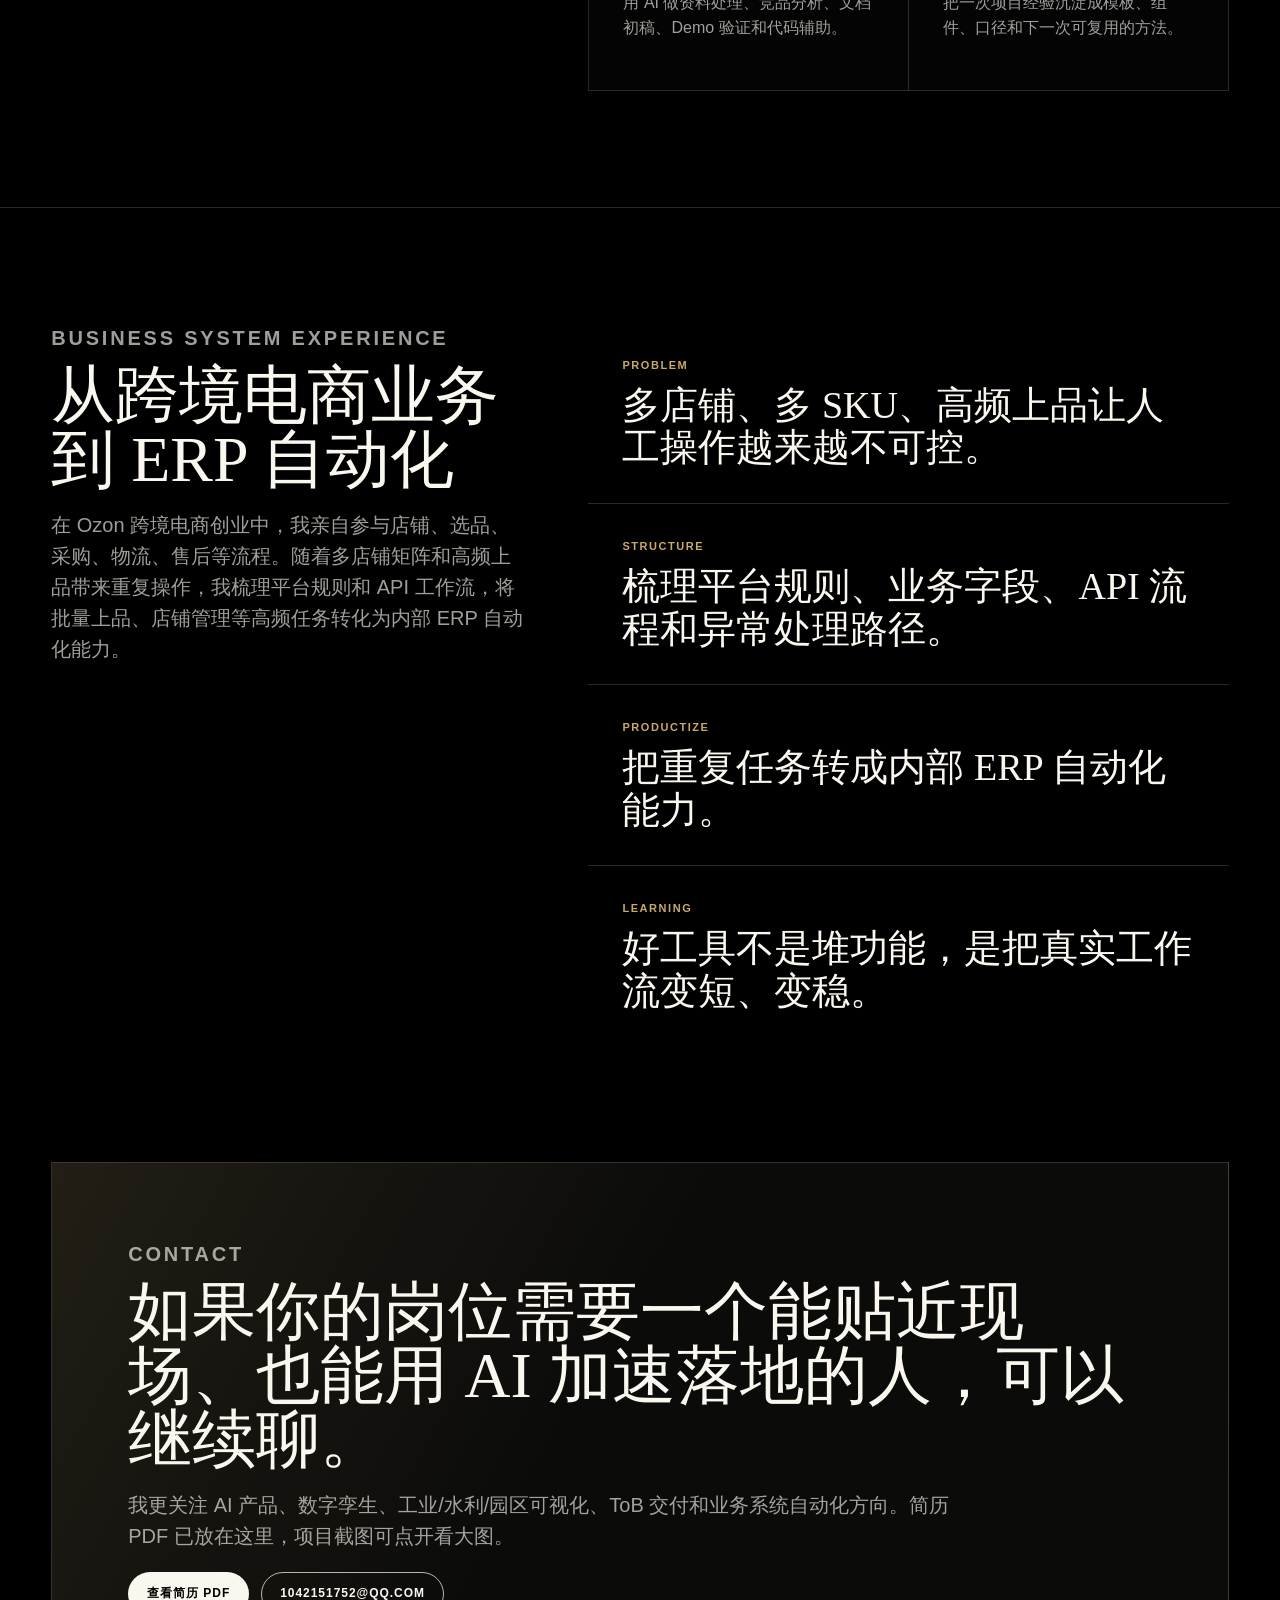
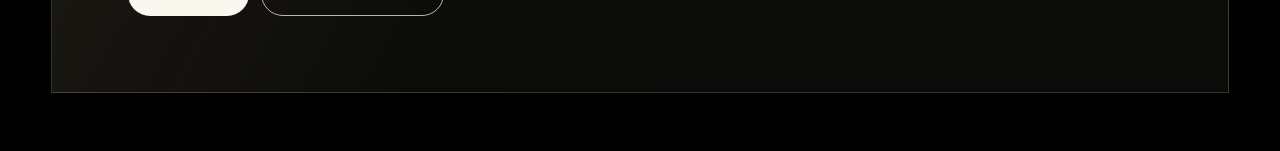
==== commit 240fd171: "Redesign portfolio homepage" ====
--- a/index.html
+++ b/index.html
@@ -3,183 +3,141 @@
   <head>
     <meta charset="utf-8" />
     <meta name="viewport" content="width=device-width, initial-scale=1" />
-    <title>Yang Chenghui | AI Product Workflow Notes</title>
+    <title>杨成辉 | AI 产品经理 / 数字孪生项目作品集</title>
     <meta
       name="description"
-      content="Bilingual notes on AI product workflows, ToB delivery, ERP automation, and complex information structuring."
+      content="杨成辉的求职作品页：AI 产品经理、数字孪生、工业/水利可视化、ToB 项目交付、ERP 自动化与 AI 工作流实践。"
     />
-    <meta name="color-scheme" content="light" />
+    <meta name="color-scheme" content="dark" />
     <link rel="stylesheet" href="styles.css" />
   </head>
   <body>
     <header class="site-header">
       <nav class="nav" aria-label="Primary navigation">
-        <a class="brand" href="#top" aria-label="Back to top">
+        <a class="brand" href="#top" aria-label="回到顶部">
           <span class="brand-mark">Y</span>
-          <span>Yang Chenghui</span>
+          <span>杨成辉</span>
         </a>
         <div class="nav-links">
-          <a href="#principles">Principles</a>
-          <a href="#cases">Cases</a>
-          <a href="ai-writing-workflow.html">Writing Note</a>
-          <a href="#workflow">Workflow</a>
+          <a href="#fit">Fit</a>
+          <a href="#cases">Portfolio</a>
+          <a href="#method">Method</a>
+          <a href="ai-writing-workflow.html">AI Note</a>
           <a href="assets/yang-chenghui-ai-product-manager.pdf">Resume</a>
         </div>
       </nav>
     </header>
 
     <main id="top">
-      <section class="hero">
+      <section class="hero cinematic-hero">
+        <div class="hero-still">
+          <a class="image-link" href="assets/industrial-intro.png" data-lightbox aria-label="查看工业数字孪生全景大图">
+            <img src="assets/industrial-intro.png" alt="Industrial digital twin portfolio cover still" />
+          </a>
+        </div>
         <div class="hero-copy">
-          <p class="eyebrow">AI Product Workflow Notes</p>
-          <h1>
-            From scattered signals to structured product work.
-          </h1>
+          <p class="eyebrow">AI Product / Digital Twin / ToB Delivery</p>
+          <h1>把复杂行业现场，剪成能上线的产品系统。</h1>
           <p class="hero-cn">
-            我关注的是：如何把分散的业务信号、用户反馈、AI 生成结果和执行流程，整理成可判断、可协作、可落地的产品工作。
-            这个页面整理了我在 ToB 项目交付、ERP 自动化、可视化项目和 AI 工作流实验中的部分实践。
-          </p>
+            我更适合那些需要贴近业务现场、理解客户语言、协调研发交付，并把数字孪生、可视化和 AI 工具链做成真实系统的岗位。
+          </p>
+          <div class="film-meta" aria-label="Candidate metadata">
+            <div>
+              <span>Candidate</span>
+              <strong>杨成辉</strong>
+            </div>
+            <div>
+              <span>Focus</span>
+              <strong>水利 / 工业 / 园区数字孪生</strong>
+            </div>
+            <div>
+              <span>Output</span>
+              <strong>PRD · 原型 · Demo · 交付闭环</strong>
+            </div>
+          </div>
           <div class="hero-actions" aria-label="Profile actions">
-            <a class="button primary" href="#cases">查看项目样本</a>
+            <a class="button primary" href="#cases">查看作品集</a>
             <a class="button secondary" href="assets/yang-chenghui-ai-product-manager.pdf">简历 PDF</a>
           </div>
         </div>
-        <aside class="hero-panel" aria-label="Profile snapshot">
-          <div>
-            <span class="panel-label">Focus</span>
-            <strong>把分散信号整理成可执行的产品判断</strong>
-          </div>
-          <div>
-            <span class="panel-label">Experience</span>
-            <strong>ToB 交付 / ERP 自动化 / 数据可视化 / AI 工作流原型</strong>
-          </div>
-          <div>
-            <span class="panel-label">Project Note</span>
-            <strong><a href="ai-writing-workflow.html">AI 长篇写作工作流实验</a></strong>
-          </div>
-          <div>
-            <span class="panel-label">Contact</span>
-            <strong>17306969502 / 1042151752@qq.com</strong>
-          </div>
-        </aside>
-      </section>
-
-      <section class="section" id="principles">
+      </section>
+
+      <section class="section fit-section" id="fit">
         <div class="section-heading">
-          <p class="eyebrow">Working principles</p>
-          <h2>我处理产品工作的三个习惯</h2>
+          <p class="eyebrow">Why interview me</p>
+          <h2>我不是只会写文档的人。</h2>
           <p>
-            我理解的 AI 产品经理，不只是让工具“帮我写文档”，而是借助 AI 更快收集信号、组织上下文，
-            并把模糊输入转成团队可以判断和推进的工作。
+            数字孪生和 ToB 项目真正难的地方，往往不是页面炫不炫，而是业务对象、数据口径、客户表达、研发边界和验收标准有没有被组织清楚。
           </p>
         </div>
 
         <div class="fit-grid">
           <article class="fit-item">
             <span>01</span>
-            <h3>需求与交付现场经验</h3>
-            <p>
-              做过 ToB 软件项目交付、ERP 实施和集团级可视化项目，熟悉需求调研、会议纪要、任务拆解、研发协同与验收交付。
-            </p>
-            <p class="en">
-              Hands-on experience with customer discovery, requirement alignment, delivery coordination, and acceptance.
-            </p>
+            <h3>懂行业现场的产品拆解</h3>
+            <p>做过水利、工业、园区、社区等可视化项目，能把流域、水电站、产线、能耗、设备、库存、运营指标拆成产品结构。</p>
           </article>
           <article class="fit-item">
             <span>02</span>
-            <h3>业务流程产品化</h3>
-            <p>
-              创业期间参与 Ozon 跨境电商从 0 到 1，基于真实业务需求自研 ERP 自动化工具，把批量上品、店铺管理等重复流程系统化。
-            </p>
-            <p class="en">
-              Turned repetitive business operations into ERP automation and reusable workflows.
-            </p>
+            <h3>能把方案推到交付</h3>
+            <p>熟悉需求调研、方案沟通、原型/PRD、研发协同、测试验收和项目复盘，能在客户、研发和业务团队之间闭环问题。</p>
           </article>
           <article class="fit-item">
             <span>03</span>
-            <h3>AI 工具链长期实践</h3>
-            <p>
-              高频使用 Claude、Codex、Gemini 等工具做需求拆解、资料整理、竞品研究、流程设计、文档输出和辅助开发。
-            </p>
-            <p class="en">
-              Practical AI-assisted product work: analysis, documentation, workflow design, and development support.
-            </p>
-          </article>
-        </div>
-      </section>
-
-      <section class="section signal-section">
-        <div class="signal-copy">
-          <p class="eyebrow">Product understanding</p>
-          <h2>我理解的 AI PM 工具机会</h2>
+            <h3>会用 AI 和前端做表达</h3>
+            <p>高频使用 Claude、Codex、Gemini 做需求拆解、资料处理、竞品分析、文档输出和 Demo 验证，能把想法快速变成可看的东西。</p>
+          </article>
+        </div>
+      </section>
+
+      <section class="section proof-strip" aria-label="Capability proof">
+        <div>
+          <span>01</span>
+          <strong>先还原现场</strong>
+          <p>从人、设备、场景、数据、规则开始，而不是直接堆界面。</p>
+        </div>
+        <div>
+          <span>02</span>
+          <strong>让可视化可决策</strong>
+          <p>把监测、预警、调度、复盘组织成能被使用和汇报的视图。</p>
+        </div>
+        <div>
+          <span>03</span>
+          <strong>给研发清晰边界</strong>
+          <p>用原型、流程、字段口径、验收标准减少沟通损耗。</p>
+        </div>
+      </section>
+
+      <section class="section" id="cases">
+        <div class="section-heading reel-heading">
+          <p class="eyebrow">Portfolio reel</p>
+          <h2>一些我做过的产品与可视化作品。</h2>
           <p>
-            产品经理真正困难的地方，不是“写一份文档”，而是持续从会议、客户反馈、竞品变化、项目状态和 OKR 中判断什么值得推进。
-            AI PM 工具真正有价值的地方，是减少信息搬运，让 PM 更早看到风险、重复需求和优先级信号。
-          </p>
-        </div>
-        <div class="signal-board" aria-label="AI PM workflow map">
-          <div class="signal-card">
-            <span>Input</span>
-            <strong>Meetings / Feedback / Competitors / OKRs</strong>
-          </div>
-          <div class="signal-card">
-            <span>AI Work</span>
-            <strong>Cluster / Summarize / Detect gaps / Track signals</strong>
-          </div>
-          <div class="signal-card">
-            <span>Output</span>
-            <strong>Decision memo / PRD / Roadmap / Action items</strong>
-          </div>
-        </div>
-      </section>
-
-      <section class="section" id="cases">
-        <div class="section-heading">
-          <p class="eyebrow">Project evidence</p>
-          <h2>我做过的复杂业务信息结构化项目</h2>
-          <p>
-            以下截图均做了脱敏处理。我更想说明的不是“做过多少页面”，而是如何把复杂业务信息拆成结构、流程和可交付界面。
+            截图均做过脱敏处理。我更希望你看到：这些不是普通大屏，而是多行业业务信息被拆解、重组和交付后的结果。
           </p>
         </div>
 
         <div class="case-list">
-          <article class="case spotlight-case">
-            <div class="case-copy">
-              <p class="case-kicker">AI writing workflow note</p>
-              <h3>AI 长篇写作工作流实验</h3>
-              <p>
-                一次关于 AI 如何参与长篇内容创作的流程实验。我把创意、设定、人物、世界观、大纲、细纲、正文、审查和精修拆开，重点观察上下文、返工和人机边界问题。
-              </p>
-              <p class="en">
-                Notes on context, intermediate artifacts, human decisions, and iteration in AI-assisted writing.
-              </p>
-              <a class="text-link" href="ai-writing-workflow.html">查看项目复盘</a>
-            </div>
-            <div class="image-strip two">
-              <a class="image-link" href="assets/ai-writing-module-console.png" data-lightbox aria-label="查看总控台大图">
-                <img src="assets/ai-writing-module-console.png" alt="AI writing system main console" />
-              </a>
-              <a class="image-link" href="assets/ai-writing-module-outline.png" data-lightbox aria-label="查看细纲模块大图">
-                <img src="assets/ai-writing-module-outline.png" alt="AI writing outline module" />
-              </a>
-            </div>
-          </article>
-
-          <article class="case">
-            <div class="case-copy">
-              <p class="case-kicker">Water conservancy digital twin / Dispatch visualization</p>
-              <h3>水利水调自动化可视化系统</h3>
-              <p>
-                围绕流域、水电站运行、水库水位、雨情气象、调节策略、保供策略和指令调节等场景，梳理水利调度业务信息层级，将监测数据、运行状态和调度决策组织成可查看、可追踪、可汇报的三维可视化看板。
-              </p>
-              <p class="en">
-                A water dispatch visualization project connecting basin overview, hydropower operation, reservoir levels, rainfall, strategy, and command views.
-              </p>
-            </div>
-            <div class="image-strip two">
+          <article class="case featured-case">
+            <div class="case-still">
               <a class="image-link" href="assets/water-dispatch-overview.jpg" data-lightbox aria-label="查看水调自动化系统模块总览大图">
                 <img src="assets/water-dispatch-overview.jpg" alt="Water dispatch automation system module overview" />
               </a>
+            </div>
+            <div class="case-copy">
+              <p class="case-number">01</p>
+              <p class="case-kicker">Water Conservancy / Digital Twin</p>
+              <h3>水利水调自动化可视化系统</h3>
+              <p>
+                围绕流域、水电站运行、水库水位、雨情气象、调节策略、保供策略和指令调节等场景，梳理水利调度业务信息层级。
+              </p>
+              <ul class="case-points">
+                <li>业务对象：流域、水库、水电站、雨情、负荷、调节资源</li>
+                <li>产品重点：运行态势、调度策略、历史数据、指令链路</li>
+                <li>岗位匹配：水利数字孪生 / 智慧水利 / 调度可视化产品</li>
+              </ul>
+            </div>
+            <div class="case-gallery">
               <a class="image-link" href="assets/water-dispatch-basin.jpg" data-lightbox aria-label="查看流域态势与水库水位看板大图">
                 <img src="assets/water-dispatch-basin.jpg" alt="Water dispatch basin overview dashboard" />
               </a>
@@ -193,20 +151,24 @@
           </article>
 
           <article class="case">
-            <div class="case-copy">
-              <p class="case-kicker">Industrial digital platform</p>
-              <h3>集团工业数字化信息平台</h3>
-              <p>
-                涉及企业介绍、生产态势、数字孪生、产线、设备、能耗、库存、发运等模块，核心挑战是把多角色、多数据源和多层级业务视图统一成可交付看板。
-              </p>
-              <p class="en">
-                A group-level industrial dashboard connecting production, equipment, energy, inventory, and shipment views.
-              </p>
-            </div>
-            <div class="image-strip">
+            <div class="case-still">
               <a class="image-link" href="assets/industrial-intro.png" data-lightbox aria-label="查看工业数字化平台总览大图">
                 <img src="assets/industrial-intro.png" alt="Industrial digital platform overview" />
               </a>
+            </div>
+            <div class="case-copy">
+              <p class="case-number">02</p>
+              <p class="case-kicker">Industrial Platform</p>
+              <h3>集团工业数字化信息平台</h3>
+              <p>
+                涉及企业介绍、生产态势、数字孪生、产线、设备、能耗、库存、发运等模块，把多角色、多数据源和多层级业务视图统一成可交付看板。
+              </p>
+              <ul class="case-points">
+                <li>从集团总览下钻到产线、设备、库存和物流</li>
+                <li>适配工业软件、智能制造、数字孪生驾驶舱岗位</li>
+              </ul>
+            </div>
+            <div class="case-gallery">
               <a class="image-link" href="assets/industrial-production.png" data-lightbox aria-label="查看工业生产看板大图">
                 <img src="assets/industrial-production.png" alt="Industrial production dashboard" />
               </a>
@@ -217,20 +179,24 @@
           </article>
 
           <article class="case">
-            <div class="case-copy">
-              <p class="case-kicker">Energy management / English UI</p>
-              <h3>海外园区能源管理看板</h3>
-              <p>
-                英文界面项目，覆盖园区总览、租户侧视图、仓储、能耗、碳排、光伏发电等信息，体现跨场景 B 端可视化和国际化界面交付经验。
-              </p>
-              <p class="en">
-                Energy and carbon dashboards for park, tenant, warehouse, photovoltaic, and consumption scenarios.
-              </p>
-            </div>
-            <div class="image-strip two">
+            <div class="case-still">
               <a class="image-link" href="assets/energy-overall.png" data-lightbox aria-label="查看能源管理总览大图">
                 <img src="assets/energy-overall.png" alt="Property industrial Thailand EMP overview dashboard" />
               </a>
+            </div>
+            <div class="case-copy">
+              <p class="case-number">03</p>
+              <p class="case-kicker">Energy / English UI</p>
+              <h3>海外园区能源管理看板</h3>
+              <p>
+                覆盖园区总览、租户侧视图、仓储、能耗、碳排、光伏发电等信息，体现跨场景 B 端可视化和国际化界面交付经验。
+              </p>
+              <ul class="case-points">
+                <li>覆盖园区、租户、仓储、光伏、碳排等多角色视图</li>
+                <li>适配智慧园区、零碳园区、能源管理产品岗位</li>
+              </ul>
+            </div>
+            <div class="case-gallery">
               <a class="image-link" href="assets/energy-tenant.png" data-lightbox aria-label="查看租户能源看板大图">
                 <img src="assets/energy-tenant.png" alt="Tenant dashboard user side for warehouse energy management" />
               </a>
@@ -238,82 +204,100 @@
           </article>
 
           <article class="case">
-            <div class="case-copy">
-              <p class="case-kicker">Community digital platform</p>
-              <h3>未来社区数字化平台</h3>
-              <p>
-                覆盖基础数据、设备在线状态、居民分布、系统用户、活动数据与多功能场景，重点在于把社区治理与服务场景拆成清晰的信息层级。
-              </p>
-              <p class="en">
-                A future community dashboard organizing building, service, education, health, low-carbon, traffic, and governance scenarios.
-              </p>
-            </div>
-            <div class="image-strip two">
+            <div class="case-still">
               <a class="image-link" href="assets/community-main.png" data-lightbox aria-label="查看未来社区主看板大图">
                 <img src="assets/community-main.png" alt="Future community main dashboard" />
               </a>
+            </div>
+            <div class="case-copy">
+              <p class="case-number">04</p>
+              <p class="case-kicker">Community Platform</p>
+              <h3>未来社区数字化平台</h3>
+              <p>
+                覆盖基础数据、设备在线状态、居民分布、系统用户、活动数据与多功能场景，重点在于把社区治理与服务场景拆成清晰的信息层级。
+              </p>
+              <ul class="case-points">
+                <li>把治理、服务、设备和居民数据组织成管理视图</li>
+                <li>适合政企、智慧城市、智慧社区类 ToB 项目沟通</li>
+              </ul>
+            </div>
+            <div class="case-gallery">
               <a class="image-link" href="assets/community-detail.png" data-lightbox aria-label="查看未来社区详情看板大图">
                 <img src="assets/community-detail.png" alt="Future community detail dashboard" />
               </a>
             </div>
           </article>
+
+          <article class="case">
+            <div class="case-still">
+              <a class="image-link" href="assets/ai-writing-module-console.png" data-lightbox aria-label="查看 AI 写作总控台大图">
+                <img src="assets/ai-writing-module-console.png" alt="AI writing system main console" />
+              </a>
+            </div>
+            <div class="case-copy">
+              <p class="case-number">05</p>
+              <p class="case-kicker">AI Workflow Prototype</p>
+              <h3>AI 长篇写作工作流实验</h3>
+              <p>
+                这个项目用来验证我对 AI 产品的拆解方式：不是只看生成结果，而是把创意、设定、人物、世界观、大纲、正文、审查和精修拆成可观察的流程节点。
+              </p>
+              <ul class="case-points">
+                <li>关注上下文资产、版本感、返工路径和人机边界</li>
+                <li>用 AI 与代码工具快速搭建可交互原型和项目复盘</li>
+              </ul>
+              <a class="text-link" href="ai-writing-workflow.html">查看 AI 工作流复盘</a>
+            </div>
+            <div class="case-gallery">
+              <a class="image-link" href="assets/ai-writing-module-outline.png" data-lightbox aria-label="查看 AI 写作细纲模块大图">
+                <img src="assets/ai-writing-module-outline.png" alt="AI writing outline module" />
+              </a>
+            </div>
+          </article>
+        </div>
+      </section>
+
+      <section class="section method-section" id="method">
+        <div class="method-copy">
+          <p class="eyebrow">Method</p>
+          <h2>从现场到上线，我会把模糊问题剪成可执行镜头。</h2>
+          <p>
+            如果一个岗位需要面对客户、业务、研发、算法、设计、交付多方协同，我不会只停在“提需求”。我会把业务场景拆成对象、流程、数据、权限、异常和验收标准。
+          </p>
+        </div>
+        <div class="method-grid">
+          <article><span>01</span><h3>需求调研</h3><p>从客户话术、现场流程、既有系统和数据表里提炼真实问题。</p></article>
+          <article><span>02</span><h3>业务建模</h3><p>梳理对象、状态、指标、角色和异常路径，先把复杂度显性化。</p></article>
+          <article><span>03</span><h3>原型与 PRD</h3><p>用可讨论的界面、流程图和字段说明减少口头理解偏差。</p></article>
+          <article><span>04</span><h3>项目推进</h3><p>对齐研发、设计、测试、客户和交付节奏，跟踪问题闭环。</p></article>
+          <article><span>05</span><h3>AI 提效</h3><p>用 AI 做资料处理、竞品分析、文档初稿、Demo 验证和代码辅助。</p></article>
+          <article><span>06</span><h3>复盘沉淀</h3><p>把一次项目经验沉淀成模板、组件、口径和下一次可复用的方法。</p></article>
         </div>
       </section>
 
       <section class="section ozon">
         <div class="ozon-copy">
-          <p class="eyebrow">Case study</p>
+          <p class="eyebrow">Business system experience</p>
           <h2>从跨境电商业务到 ERP 自动化</h2>
           <p>
-            在 Ozon 跨境电商创业中，我亲自参与店铺、选品、采购、物流、售后等流程。随着多店铺矩阵和高频上品带来重复操作，
-            我梳理平台规则和 API 工作流，将批量上品、店铺管理等高频任务转化为内部 ERP 自动化能力。
-          </p>
-          <p class="en">
-            This is the same pattern I see in AI PM tooling: scattered operational signals become structured workflows,
-            then become reusable product capabilities.
+            在 Ozon 跨境电商创业中，我亲自参与店铺、选品、采购、物流、售后等流程。随着多店铺矩阵和高频上品带来重复操作，我梳理平台规则和 API 工作流，将批量上品、店铺管理等高频任务转化为内部 ERP 自动化能力。
           </p>
         </div>
         <div class="timeline">
-          <div><span>Problem</span><strong>High-volume listing and store operations created repeated manual work.</strong></div>
-          <div><span>Structure</span><strong>Mapped business rules, platform constraints, and API flows.</strong></div>
-          <div><span>Productize</span><strong>Built internal ERP automation for listing and store management.</strong></div>
-          <div><span>Learning</span><strong>Good tools start with real workflow pain, not isolated features.</strong></div>
-        </div>
-      </section>
-
-      <section class="section" id="workflow">
-        <div class="section-heading">
-          <p class="eyebrow">Reusable workflow</p>
-          <h2>我通常如何把输入转成可执行工作</h2>
-        </div>
-        <div class="contribution-grid">
-          <div>
-            <h3>Observe the workflow</h3>
-            <p>梳理产品经理在会议、客户反馈、竞品监控、PRD、Roadmap 中的真实工作流和痛点。</p>
-          </div>
-          <div>
-            <h3>Structure the input</h3>
-            <p>把零散输入转成需求池、优先级、用户故事、验收标准和可执行任务。</p>
-          </div>
-          <div>
-            <h3>Accelerate with AI</h3>
-            <p>用 Claude、Codex、Gemini 等 AI 工具提高需求分析、文档输出、竞品研究和原型验证效率。</p>
-          </div>
-          <div>
-            <h3>Close the delivery loop</h3>
-            <p>配合研发、设计、运营团队，把产品方案拆成清晰边界、节奏和交付标准。</p>
-          </div>
+          <div><span>Problem</span><strong>多店铺、多 SKU、高频上品让人工操作越来越不可控。</strong></div>
+          <div><span>Structure</span><strong>梳理平台规则、业务字段、API 流程和异常处理路径。</strong></div>
+          <div><span>Productize</span><strong>把重复任务转成内部 ERP 自动化能力。</strong></div>
+          <div><span>Learning</span><strong>好工具不是堆功能，是把真实工作流变短、变稳。</strong></div>
         </div>
       </section>
 
       <section class="closing">
         <p class="eyebrow">Contact</p>
-        <h2>Resume and contact</h2>
+        <h2>如果你的岗位需要一个能贴近现场、也能用 AI 加速落地的人，可以继续聊。</h2>
         <p>
-          Resume PDF is included here for context. I am available for product or project roles around AI workflow, ToB delivery, and business systems.
+          我更关注 AI 产品、数字孪生、工业/水利/园区可视化、ToB 交付和业务系统自动化方向。简历 PDF 已放在这里，项目截图可点开看大图。
         </p>
         <div class="hero-actions">
-          <a class="button primary" href="assets/yang-chenghui-ai-product-manager.pdf">Resume PDF</a>
+          <a class="button primary" href="assets/yang-chenghui-ai-product-manager.pdf">查看简历 PDF</a>
           <a class="button secondary" href="mailto:1042151752@qq.com">1042151752@qq.com</a>
         </div>
       </section>
@@ -361,10 +345,31 @@
           if (event.target === lightbox) closeLightbox();
         });
         document.addEventListener("keydown", function (event) {
-          if (event.key === "Escape" && lightbox.classList.contains("active")) {
-            closeLightbox();
-          }
+          if (event.key === "Escape" && lightbox.classList.contains("active")) closeLightbox();
         });
+
+        if (!window.matchMedia("(prefers-reduced-motion: reduce)").matches && "IntersectionObserver" in window) {
+          var revealItems = document.querySelectorAll(".fit-item, .proof-strip > div, .case, .method-grid article, .timeline div");
+          revealItems.forEach(function (item) {
+            item.classList.add("reveal-item");
+          });
+
+          var observer = new IntersectionObserver(
+            function (entries) {
+              entries.forEach(function (entry) {
+                if (entry.isIntersecting) {
+                  entry.target.classList.add("is-visible");
+                  observer.unobserve(entry.target);
+                }
+              });
+            },
+            { threshold: 0.13 }
+          );
+
+          revealItems.forEach(function (item) {
+            observer.observe(item);
+          });
+        }
       })();
     </script>
   </body>
--- a/styles.css
+++ b/styles.css
@@ -1,15 +1,15 @@
 :root {
-  --ink: #16201b;
-  --muted: #58645d;
-  --line: #d7ded8;
-  --paper: #f7f5ed;
-  --panel: #fffdf6;
-  --sage: #63786b;
-  --sage-deep: #26392e;
-  --copper: #b36a3c;
-  --blue: #315a7b;
-  --shadow: 0 24px 70px rgba(35, 48, 42, 0.12);
-  --radius: 8px;
+  --black: #000;
+  --ink: #faf7ef;
+  --muted: rgba(250, 247, 239, 0.64);
+  --faint: rgba(250, 247, 239, 0.38);
+  --line: rgba(250, 247, 239, 0.16);
+  --panel: #0b0b0a;
+  --panel-2: #14120f;
+  --gold: #c8a96a;
+  --gold-bright: #f2d389;
+  --shadow: 0 28px 100px rgba(0, 0, 0, 0.55);
+  --radius: 4px;
 }
 
 * {
@@ -23,13 +23,24 @@
 body {
   margin: 0;
   color: var(--ink);
-  background:
-    linear-gradient(90deg, rgba(99, 120, 107, 0.08) 1px, transparent 1px),
-    linear-gradient(180deg, rgba(99, 120, 107, 0.07) 1px, transparent 1px),
-    var(--paper);
-  background-size: 48px 48px;
-  font-family: Georgia, "Times New Roman", "Noto Serif SC", "Songti SC", serif;
-  line-height: 1.6;
+  background: var(--black);
+  font-family: "Inter", "Segoe UI", "Noto Sans SC", "PingFang SC", "Microsoft YaHei", sans-serif;
+  line-height: 1.55;
+}
+
+body::before {
+  content: "";
+  position: fixed;
+  inset: 0;
+  z-index: 90;
+  pointer-events: none;
+  opacity: 0.13;
+  background-image:
+    linear-gradient(0deg, rgba(255, 255, 255, 0.08) 1px, transparent 1px),
+    radial-gradient(circle at 20% 30%, rgba(255, 255, 255, 0.16) 0 1px, transparent 1px),
+    radial-gradient(circle at 80% 60%, rgba(255, 255, 255, 0.12) 0 1px, transparent 1px);
+  background-size: 100% 3px, 17px 17px, 23px 23px;
+  mix-blend-mode: screen;
 }
 
 a {
@@ -37,23 +48,21 @@
 }
 
 img {
+  display: block;
   max-width: 100%;
-  display: block;
 }
 
 .site-header {
-  position: sticky;
-  top: 0;
-  z-index: 20;
-  background: color-mix(in srgb, var(--paper) 92%, transparent);
-  backdrop-filter: blur(12px);
-  border-bottom: 1px solid var(--line);
+  position: fixed;
+  inset: 0 0 auto;
+  z-index: 40;
+  background: linear-gradient(180deg, rgba(0, 0, 0, 0.72), transparent);
 }
 
 .nav {
-  width: min(1180px, calc(100% - 40px));
+  width: min(1440px, calc(100% - 40px));
+  min-height: 72px;
   margin: 0 auto;
-  min-height: 72px;
   display: flex;
   align-items: center;
   justify-content: space-between;
@@ -67,64 +76,114 @@
 }
 
 .brand {
-  gap: 12px;
+  gap: 11px;
+  color: var(--ink);
   text-decoration: none;
-  font-weight: 700;
-  letter-spacing: 0;
-}
-
-.brand-mark {
-  width: 34px;
-  height: 34px;
-  display: grid;
-  place-items: center;
-  color: var(--panel);
-  background: var(--sage-deep);
-  border-radius: 50%;
-  font-family: "Noto Sans", "Segoe UI", sans-serif;
-}
-
-.nav-links {
-  gap: 18px;
-  color: var(--muted);
-  font-family: "Segoe UI", "Noto Sans SC", sans-serif;
-  font-size: 14px;
-}
-
-.nav-links a {
-  text-decoration: none;
-}
-
-.nav-links a:hover {
-  color: var(--ink);
-}
-
-.hero-panel a {
-  text-decoration-thickness: 1px;
-  text-underline-offset: 4px;
-}
-
-main {
-  width: min(1180px, calc(100% - 40px));
-  margin: 0 auto;
-}
-
-.hero {
-  min-height: calc(100vh - 72px);
-  display: grid;
-  grid-template-columns: minmax(0, 1fr) 360px;
-  align-items: center;
-  gap: clamp(32px, 7vw, 96px);
-  padding: clamp(52px, 8vw, 110px) 0;
-}
-
-.eyebrow {
-  margin: 0 0 14px;
-  color: var(--copper);
-  font-family: "Segoe UI", "Noto Sans SC", sans-serif;
   font-size: 13px;
   font-weight: 700;
   letter-spacing: 0.08em;
+  text-transform: uppercase;
+}
+
+.brand-mark {
+  width: 31px;
+  height: 31px;
+  display: grid;
+  place-items: center;
+  border: 1px solid var(--ink);
+  border-radius: 50%;
+  font-family: Georgia, "Times New Roman", serif;
+}
+
+.nav-links {
+  gap: 22px;
+  color: rgba(250, 247, 239, 0.72);
+  font-size: 12px;
+  font-weight: 650;
+  letter-spacing: 0.1em;
+  text-transform: uppercase;
+}
+
+.nav-links a {
+  text-decoration: none;
+}
+
+.nav-links a:hover {
+  color: var(--gold-bright);
+}
+
+main {
+  width: min(1440px, 100%);
+  margin: 0 auto;
+}
+
+.cinematic-hero {
+  position: relative;
+  min-height: 100vh;
+  display: grid;
+  grid-template-columns: minmax(0, 1.18fr) minmax(420px, 0.82fr);
+  align-items: end;
+  gap: clamp(28px, 5vw, 70px);
+  padding: 92px clamp(20px, 4vw, 58px) clamp(28px, 4vw, 56px);
+  overflow: hidden;
+}
+
+.hero-still {
+  position: relative;
+  min-height: min(76vh, 760px);
+  overflow: hidden;
+  background: #090909;
+  box-shadow: var(--shadow);
+  animation: still-enter 900ms ease both;
+}
+
+.hero-still::after,
+.case-still::after {
+  content: "";
+  position: absolute;
+  inset: 0;
+  pointer-events: none;
+  background:
+    linear-gradient(180deg, rgba(0, 0, 0, 0.18), transparent 32%, rgba(0, 0, 0, 0.42)),
+    linear-gradient(90deg, rgba(0, 0, 0, 0.48), transparent 34%, rgba(0, 0, 0, 0.22));
+}
+
+.hero-still img {
+  width: 100%;
+  height: min(76vh, 760px);
+  object-fit: cover;
+  object-position: center;
+  filter: saturate(0.86) contrast(1.12) brightness(0.82);
+  transform: scale(1.03);
+  animation: slow-zoom 12s ease-out both;
+}
+
+.hero-copy {
+  position: relative;
+  z-index: 2;
+  max-width: 620px;
+  padding-bottom: 8px;
+}
+
+.eyebrow,
+.case-kicker,
+.case-number,
+.film-meta span,
+.fit-item span,
+.proof-strip span,
+.method-grid span,
+.timeline span,
+.flow-node span,
+.product-grid span,
+.module-map span,
+.reader-guide-list span,
+.panel-label {
+  display: block;
+  margin: 0 0 10px;
+  color: var(--gold);
+  font-size: 11px;
+  font-weight: 800;
+  letter-spacing: 0.14em;
   text-transform: uppercase;
 }
 
@@ -135,428 +194,288 @@
   margin-top: 0;
 }
 
+h1,
+h2,
+.case-copy h3 {
+  font-family: Georgia, "Times New Roman", "Noto Serif SC", "Songti SC", serif;
+  font-weight: 500;
+  letter-spacing: 0;
+}
+
 h1 {
-  margin-bottom: 28px;
-  max-width: 850px;
-  font-size: clamp(42px, 7vw, 84px);
-  line-height: 0.98;
-  letter-spacing: 0;
+  margin-bottom: 22px;
+  font-size: clamp(52px, 7.2vw, 112px);
+  line-height: 0.94;
+  animation: text-rise 780ms ease 120ms both;
 }
 
 h2 {
   margin-bottom: 18px;
-  font-size: clamp(30px, 4vw, 52px);
-  line-height: 1.08;
-  letter-spacing: 0;
+  font-size: clamp(34px, 5vw, 76px);
+  line-height: 1;
 }
 
 h3 {
   margin-bottom: 10px;
-  font-size: 22px;
-  line-height: 1.25;
+  font-size: 23px;
+  line-height: 1.2;
 }
 
 .hero-cn,
 .section-heading p,
-.signal-copy p,
+.method-copy p,
 .ozon-copy p,
 .closing p {
   color: var(--muted);
-  font-family: "Segoe UI", "Noto Sans SC", sans-serif;
-  font-size: 17px;
+  font-size: clamp(16px, 1.6vw, 20px);
 }
 
 .hero-cn {
-  max-width: 740px;
-  margin-bottom: 30px;
+  max-width: 560px;
+  margin-bottom: 28px;
+  animation: text-rise 780ms ease 220ms both;
+}
+
+.film-meta {
+  display: grid;
+  grid-template-columns: repeat(3, minmax(0, 1fr));
+  border-top: 1px solid var(--line);
+  border-bottom: 1px solid var(--line);
+  margin: 28px 0;
+  animation: text-rise 780ms ease 320ms both;
+}
+
+.film-meta > div {
+  min-height: 86px;
+  padding: 15px 16px 13px 0;
+  border-right: 1px solid var(--line);
+}
+
+.film-meta > div:last-child {
+  border-right: 0;
+}
+
+.film-meta strong {
+  display: block;
+  color: var(--ink);
+  font-size: 15px;
+  line-height: 1.42;
 }
 
 .hero-actions {
   display: flex;
   flex-wrap: wrap;
   gap: 12px;
+  animation: text-rise 780ms ease 420ms both;
 }
 
 .button {
+  min-height: 44px;
   display: inline-flex;
-  min-height: 44px;
   align-items: center;
   justify-content: center;
   padding: 0 18px;
-  border: 1px solid var(--sage-deep);
-  border-radius: 6px;
+  border: 1px solid rgba(250, 247, 239, 0.72);
+  border-radius: 999px;
+  color: var(--ink);
+  background: transparent;
   text-decoration: none;
-  font-family: "Segoe UI", "Noto Sans SC", sans-serif;
-  font-weight: 700;
+  font-size: 12px;
+  font-weight: 800;
+  letter-spacing: 0.08em;
+  text-transform: uppercase;
+  transition: color 180ms ease, background 180ms ease, border-color 180ms ease, transform 180ms ease;
+}
+
+.button:hover {
+  transform: translateY(-2px);
 }
 
 .button.primary {
-  color: var(--panel);
-  background: var(--sage-deep);
-}
-
-.button.secondary {
-  background: transparent;
-}
-
-.hero-panel {
-  display: grid;
-  gap: 1px;
-  border: 1px solid var(--line);
-  background: var(--line);
-  box-shadow: var(--shadow);
-}
-
-.hero-panel > div {
-  padding: 22px;
-  background: var(--panel);
-}
-
-.panel-label {
-  display: block;
-  margin-bottom: 8px;
-  color: var(--copper);
-  font-family: "Segoe UI", "Noto Sans SC", sans-serif;
-  font-size: 12px;
-  font-weight: 700;
-  text-transform: uppercase;
-}
-
-.hero-panel strong {
-  display: block;
-  font-size: 19px;
-  line-height: 1.35;
+  color: #000;
+  background: var(--ink);
+}
+
+.button.secondary:hover {
+  border-color: var(--gold-bright);
+  color: var(--gold-bright);
 }
 
 .section {
-  padding: clamp(56px, 8vw, 100px) 0;
+  padding: clamp(72px, 9vw, 130px) clamp(20px, 4vw, 58px);
   border-top: 1px solid var(--line);
 }
 
 .section-heading {
-  max-width: 780px;
-  margin-bottom: 36px;
-}
-
-.fit-grid {
+  max-width: 980px;
+  margin-bottom: 42px;
+}
+
+.fit-grid,
+.proof-strip,
+.method-grid {
   display: grid;
   grid-template-columns: repeat(3, minmax(0, 1fr));
-  gap: 18px;
+  border-top: 1px solid var(--line);
+  border-left: 1px solid var(--line);
 }
 
 .fit-item,
-.contribution-grid > div {
-  padding: 26px;
-  border: 1px solid var(--line);
-  background: color-mix(in srgb, var(--panel) 86%, var(--sage) 14%);
-}
-
-.fit-item span {
-  display: inline-block;
-  margin-bottom: 22px;
-  color: var(--copper);
-  font-weight: 700;
+.proof-strip > div,
+.method-grid article {
+  min-height: 240px;
+  padding: clamp(22px, 3vw, 34px);
+  border-right: 1px solid var(--line);
+  border-bottom: 1px solid var(--line);
+  background: rgba(255, 255, 255, 0.015);
+  transition: background 220ms ease, transform 220ms ease;
+}
+
+.fit-item:hover,
+.proof-strip > div:hover,
+.method-grid article:hover {
+  background: rgba(250, 247, 239, 0.055);
+}
+
+.fit-item span,
+.method-grid span,
+.proof-strip span {
+  color: var(--faint);
+  font-family: Georgia, "Times New Roman", serif;
+  font-size: 38px;
+  letter-spacing: 0;
 }
 
 .fit-item p,
 .case-copy p,
-.contribution-grid p {
-  color: var(--muted);
-  font-family: "Segoe UI", "Noto Sans SC", sans-serif;
-}
-
-.en {
-  margin-bottom: 0;
-  color: var(--blue) !important;
-  font-size: 14px;
-}
-
-.signal-section,
-.ozon {
-  display: grid;
-  grid-template-columns: 0.9fr 1.1fr;
-  gap: 36px;
-  align-items: start;
-}
-
-.signal-board,
-.timeline {
-  display: grid;
-  gap: 14px;
-}
-
-.signal-card,
-.timeline div {
-  padding: 24px;
-  border-left: 4px solid var(--copper);
-  background: var(--panel);
-  box-shadow: var(--shadow);
-}
-
-.signal-card span,
-.timeline span,
-.case-kicker {
-  display: block;
-  margin-bottom: 8px;
-  color: var(--sage);
-  font-family: "Segoe UI", "Noto Sans SC", sans-serif;
-  font-size: 13px;
-  font-weight: 700;
-  text-transform: uppercase;
-}
-
-.signal-card strong,
-.timeline strong {
-  font-size: 22px;
-  line-height: 1.25;
-}
-
-.case-list {
-  display: grid;
-  gap: 42px;
-}
-
-.spotlight-case {
-  padding-bottom: 42px;
-  border-bottom: 1px solid var(--line);
-}
-
-.case {
-  display: grid;
-  grid-template-columns: 320px minmax(0, 1fr);
-  gap: 24px;
-  align-items: start;
-}
-
-.case-copy {
-  position: sticky;
-  top: 96px;
-}
-
-.image-strip {
-  display: grid;
-  gap: 12px;
-}
-
-.image-strip.two {
-  grid-template-columns: repeat(2, minmax(0, 1fr));
-}
-
-.image-strip img {
-  width: 100%;
-  border: 1px solid color-mix(in srgb, var(--sage) 30%, transparent);
-  background: #182236;
-  box-shadow: var(--shadow);
-}
-
-.image-strip a {
-  display: block;
-}
-
-.text-link {
-  display: inline-flex;
-  margin-top: 4px;
-  color: var(--sage-deep);
-  font-family: "Segoe UI", "Noto Sans SC", sans-serif;
-  font-weight: 800;
-  text-decoration-thickness: 1px;
-  text-underline-offset: 4px;
-}
-
-.contribution-grid {
-  display: grid;
-  grid-template-columns: repeat(4, minmax(0, 1fr));
-  gap: 14px;
-}
-
-.closing {
-  margin: 40px 0 80px;
-  padding: clamp(32px, 6vw, 64px);
-  color: var(--panel);
-  background: var(--sage-deep);
-  border-radius: var(--radius);
-}
-
-.closing p {
-  color: color-mix(in srgb, var(--panel) 78%, transparent);
-  max-width: 820px;
-}
-
-.closing .button.primary {
-  border-color: var(--panel);
-  color: var(--sage-deep);
-  background: var(--panel);
-}
-
-.closing .button.secondary {
-  border-color: color-mix(in srgb, var(--panel) 55%, transparent);
-}
-
-.closing-note {
-  margin-top: 24px;
-  font-size: 14px;
-}
-
-.closing-note a {
-  color: var(--panel);
-  font-weight: 700;
-  text-decoration-thickness: 1px;
-  text-underline-offset: 4px;
-}
-
-.case-page main {
-  width: min(1180px, calc(100% - 40px));
-}
-
-.project-hero {
-  min-height: calc(82vh - 72px);
-  display: grid;
-  grid-template-columns: minmax(0, 1fr) 380px;
-  align-items: center;
-  gap: clamp(32px, 7vw, 96px);
-  padding: clamp(42px, 7vw, 86px) 0 clamp(30px, 4vw, 52px);
-}
-
-.project-hero h1 {
-  max-width: 900px;
-}
-
-.project-intro .section-heading {
-  max-width: 860px;
-}
-
-.reader-guide {
-  display: grid;
-  grid-template-columns: 0.9fr 1.1fr;
-  gap: 36px;
-  align-items: start;
-}
-
-.reader-guide .section-heading {
-  margin-bottom: 0;
-}
-
-.reader-guide-list {
-  display: grid;
-  gap: 14px;
-}
-
-.reader-guide-list article {
-  padding: 22px 24px;
-  border-left: 4px solid var(--copper);
-  background: var(--panel);
-  box-shadow: var(--shadow);
-}
-
-.reader-guide-list span {
-  display: inline-flex;
-  margin-bottom: 10px;
-  color: var(--copper);
-  font-family: "Segoe UI", "Noto Sans SC", sans-serif;
-  font-size: 13px;
-  font-weight: 800;
-}
-
-.reader-guide-list strong {
-  display: block;
-  margin-bottom: 6px;
-  font-size: 22px;
-  line-height: 1.25;
-}
-
-.reader-guide-list p {
-  margin-bottom: 0;
-  color: var(--muted);
-  font-family: "Segoe UI", "Noto Sans SC", sans-serif;
-}
-
-.workflow-section {
-  border-top-color: color-mix(in srgb, var(--sage) 36%, var(--line));
-}
-
-.workflow-map {
-  display: grid;
-  grid-template-columns: repeat(5, minmax(0, 1fr));
-  gap: 12px;
-}
-
-.flow-node {
-  min-height: 210px;
-  padding: 20px;
-  border: 1px solid var(--line);
-  background: var(--panel);
-  box-shadow: 0 16px 44px rgba(35, 48, 42, 0.08);
-}
-
-.flow-node span,
-.product-grid span,
-.module-map span {
-  display: inline-flex;
-  margin-bottom: 18px;
-  color: var(--copper);
-  font-family: "Segoe UI", "Noto Sans SC", sans-serif;
-  font-size: 13px;
-  font-weight: 800;
-  text-transform: uppercase;
-}
-
-.flow-node strong {
-  display: block;
-  margin-bottom: 10px;
-  font-size: 21px;
-  line-height: 1.2;
-}
-
+.case-points,
+.method-grid p,
+.timeline strong,
+.proof-strip p,
 .flow-node p,
 .product-grid p,
 .module-map p,
+.reader-guide-list p,
 .proof-grid figcaption {
-  margin-bottom: 0;
   color: var(--muted);
-  font-family: "Segoe UI", "Noto Sans SC", sans-serif;
-}
-
-.product-section,
-.relevance-section {
-  display: grid;
-  grid-template-columns: 0.86fr 1.14fr;
-  gap: 36px;
+}
+
+.proof-strip {
+  padding: 0;
+}
+
+.proof-strip strong {
+  display: block;
+  margin-bottom: 8px;
+  font-family: Georgia, "Times New Roman", "Noto Serif SC", serif;
+  font-size: clamp(26px, 3vw, 40px);
+  font-weight: 500;
+  line-height: 1.04;
+}
+
+.reel-heading {
+  margin-bottom: clamp(46px, 6vw, 86px);
+}
+
+.case-list {
+  display: grid;
+  gap: clamp(82px, 12vw, 150px);
+}
+
+.case {
+  display: grid;
+  grid-template-columns: minmax(0, 1.12fr) minmax(320px, 0.64fr);
+  grid-template-areas:
+    "still copy"
+    "gallery copy";
+  gap: clamp(18px, 3vw, 42px);
   align-items: start;
 }
 
-.product-grid {
-  display: grid;
-  grid-template-columns: repeat(2, minmax(0, 1fr));
-  gap: 14px;
-}
-
-.product-grid article {
-  padding: 24px;
-  border-left: 4px solid var(--sage);
-  background: var(--panel);
-  box-shadow: var(--shadow);
-}
-
-.product-grid h3 {
-  font-size: 21px;
-}
-
-.proof-grid {
+.case:nth-child(even) {
+  grid-template-columns: minmax(320px, 0.64fr) minmax(0, 1.12fr);
+  grid-template-areas:
+    "copy still"
+    "copy gallery";
+}
+
+.case-still {
+  grid-area: still;
+  position: relative;
+  overflow: hidden;
+  min-height: clamp(360px, 52vw, 700px);
+  background: #090909;
+}
+
+.case-still img {
+  width: 100%;
+  height: clamp(360px, 52vw, 700px);
+  object-fit: cover;
+  object-position: center;
+  filter: saturate(0.82) contrast(1.12) brightness(0.86);
+  transition: transform 700ms ease, filter 700ms ease;
+}
+
+.case:hover .case-still img {
+  transform: scale(1.035);
+  filter: saturate(0.94) contrast(1.08) brightness(0.92);
+}
+
+.case-copy {
+  grid-area: copy;
+  position: sticky;
+  top: 92px;
+  padding-top: 12px;
+}
+
+.case-number {
+  color: var(--faint);
+  font-family: Georgia, "Times New Roman", serif;
+  font-size: clamp(42px, 7vw, 104px);
+  line-height: 0.82;
+}
+
+.case-copy h3 {
+  margin-bottom: 20px;
+  font-size: clamp(36px, 5vw, 82px);
+  line-height: 0.96;
+}
+
+.case-points {
+  margin: 22px 0 0;
+  padding-left: 18px;
+  font-size: 14px;
+}
+
+.case-points li + li {
+  margin-top: 8px;
+}
+
+.case-gallery {
+  grid-area: gallery;
   display: grid;
   grid-template-columns: repeat(3, minmax(0, 1fr));
-  gap: 16px;
-}
-
-.proof-grid figure {
-  margin: 0;
-  background: var(--panel);
-  border: 1px solid var(--line);
-  box-shadow: var(--shadow);
+  gap: 10px;
+}
+
+.case-gallery img {
+  width: 100%;
+  aspect-ratio: 16 / 10;
+  object-fit: cover;
+  object-position: top left;
+  filter: saturate(0.72) contrast(1.08) brightness(0.82);
+  transition: transform 480ms ease, filter 480ms ease;
+}
+
+.case-gallery .image-link:hover img,
+.case-gallery .image-link:focus-visible img {
+  filter: saturate(0.95) contrast(1.05) brightness(0.96);
 }
 
 .image-link {
   position: relative;
   display: block;
+  overflow: hidden;
   color: inherit;
   cursor: zoom-in;
 }
@@ -566,22 +485,186 @@
   position: absolute;
   right: 12px;
   bottom: 12px;
+  z-index: 2;
   padding: 6px 9px;
-  color: var(--panel);
-  background: color-mix(in srgb, var(--sage-deep) 88%, transparent);
-  border-radius: 4px;
-  font-family: "Segoe UI", "Noto Sans SC", sans-serif;
+  color: #000;
+  background: var(--ink);
   font-size: 12px;
-  font-weight: 700;
+  font-weight: 800;
   opacity: 0;
-  transform: translateY(4px);
-  transition: opacity 160ms ease, transform 160ms ease;
+  transform: translateY(6px);
+  transition: opacity 180ms ease, transform 180ms ease;
 }
 
 .image-link:hover::after,
 .image-link:focus-visible::after {
   opacity: 1;
   transform: translateY(0);
+}
+
+.text-link {
+  display: inline-flex;
+  margin-top: 18px;
+  color: var(--gold-bright);
+  font-weight: 800;
+  text-decoration-thickness: 1px;
+  text-underline-offset: 5px;
+}
+
+.method-section,
+.ozon,
+.reader-guide,
+.signal-section,
+.product-section,
+.relevance-section {
+  display: grid;
+  grid-template-columns: 0.85fr 1.15fr;
+  gap: clamp(24px, 5vw, 70px);
+  align-items: start;
+}
+
+.method-copy {
+  position: sticky;
+  top: 92px;
+}
+
+.method-grid {
+  grid-template-columns: repeat(2, minmax(0, 1fr));
+}
+
+.timeline,
+.signal-board,
+.reader-guide-list {
+  display: grid;
+  gap: 1px;
+  background: var(--line);
+}
+
+.timeline div,
+.signal-card,
+.reader-guide-list article {
+  padding: clamp(22px, 3vw, 34px);
+  background: var(--black);
+}
+
+.timeline strong,
+.signal-card strong,
+.reader-guide-list strong {
+  display: block;
+  color: var(--ink);
+  font-family: Georgia, "Times New Roman", "Noto Serif SC", serif;
+  font-size: clamp(22px, 3vw, 38px);
+  font-weight: 500;
+  line-height: 1.12;
+}
+
+.closing {
+  margin: 0 clamp(20px, 4vw, 58px) 58px;
+  padding: clamp(34px, 6vw, 76px);
+  border: 1px solid var(--line);
+  background:
+    linear-gradient(120deg, rgba(200, 169, 106, 0.12), transparent 45%),
+    var(--panel);
+}
+
+.closing p {
+  max-width: 860px;
+}
+
+.en {
+  color: var(--muted) !important;
+  font-size: 14px;
+}
+
+.reveal-item {
+  opacity: 0;
+  transform: translateY(32px);
+  transition: opacity 740ms ease, transform 740ms ease;
+}
+
+.reveal-item.is-visible {
+  opacity: 1;
+  transform: translateY(0);
+}
+
+/* Shared detail page support */
+.case-page main {
+  width: min(1180px, calc(100% - 40px));
+}
+
+.project-hero {
+  min-height: calc(82vh - 72px);
+  display: grid;
+  grid-template-columns: minmax(0, 1fr) 380px;
+  align-items: center;
+  gap: clamp(32px, 7vw, 96px);
+  padding: clamp(90px, 10vw, 130px) 0 clamp(30px, 4vw, 52px);
+}
+
+.hero-panel {
+  display: grid;
+  gap: 1px;
+  border: 1px solid var(--line);
+  background: var(--line);
+}
+
+.hero-panel > div {
+  padding: 22px;
+  background: var(--black);
+}
+
+.hero-panel a {
+  text-decoration-thickness: 1px;
+  text-underline-offset: 4px;
+}
+
+.workflow-map {
+  display: grid;
+  grid-template-columns: repeat(5, minmax(0, 1fr));
+  gap: 1px;
+  background: var(--line);
+}
+
+.flow-node,
+.product-grid article,
+.module-map > div {
+  min-height: 210px;
+  padding: 20px;
+  background: var(--black);
+}
+
+.flow-node strong,
+.product-grid h3,
+.module-map strong {
+  display: block;
+  margin-bottom: 10px;
+  color: var(--ink);
+  font-size: 21px;
+  line-height: 1.2;
+}
+
+.product-grid,
+.module-map {
+  display: grid;
+  grid-template-columns: repeat(2, minmax(0, 1fr));
+  gap: 1px;
+  background: var(--line);
+}
+
+.module-map {
+  grid-template-columns: repeat(3, minmax(0, 1fr));
+}
+
+.proof-grid {
+  display: grid;
+  grid-template-columns: repeat(3, minmax(0, 1fr));
+  gap: 16px;
+}
+
+.proof-grid figure {
+  margin: 0;
+  border: 1px solid var(--line);
+  background: var(--black);
 }
 
 .proof-grid img {
@@ -590,7 +673,7 @@
   object-fit: cover;
   object-position: top left;
   border-bottom: 1px solid var(--line);
-  background: #182236;
+  filter: saturate(0.82) contrast(1.08) brightness(0.88);
 }
 
 .proof-grid figcaption {
@@ -602,13 +685,8 @@
   display: block;
   margin-bottom: 6px;
   color: var(--ink);
-  font-family: Georgia, "Times New Roman", "Noto Serif SC", "Songti SC", serif;
   font-size: 17px;
   line-height: 1.25;
-}
-
-.proof-grid figcaption span {
-  display: block;
 }
 
 body.lightbox-open {
@@ -623,7 +701,7 @@
   align-items: center;
   justify-content: center;
   padding: clamp(16px, 4vw, 44px);
-  background: rgba(15, 22, 18, 0.78);
+  background: rgba(0, 0, 0, 0.88);
 }
 
 .lightbox.active {
@@ -634,9 +712,9 @@
   max-width: min(100%, 1440px);
   max-height: calc(100vh - 88px);
   object-fit: contain;
-  background: var(--panel);
-  border: 1px solid color-mix(in srgb, var(--panel) 68%, transparent);
-  box-shadow: 0 26px 80px rgba(0, 0, 0, 0.34);
+  background: #000;
+  border: 1px solid var(--line);
+  box-shadow: 0 26px 80px rgba(0, 0, 0, 0.72);
 }
 
 .lightbox-close {
@@ -647,69 +725,100 @@
   height: 42px;
   display: grid;
   place-items: center;
-  border: 1px solid color-mix(in srgb, var(--panel) 72%, transparent);
+  border: 1px solid rgba(250, 247, 239, 0.72);
   border-radius: 50%;
-  color: var(--panel);
-  background: rgba(15, 22, 18, 0.72);
-  font-family: "Segoe UI", "Noto Sans SC", sans-serif;
+  color: var(--ink);
+  background: rgba(0, 0, 0, 0.64);
   font-size: 28px;
   line-height: 1;
   cursor: pointer;
 }
 
-.module-map {
-  display: grid;
-  grid-template-columns: repeat(3, minmax(0, 1fr));
-  gap: 14px;
-}
-
-.module-map > div {
-  padding: 22px;
-  border: 1px solid var(--line);
-  background: color-mix(in srgb, var(--panel) 88%, var(--sage) 12%);
-}
-
-.module-map strong {
-  display: block;
-  margin-bottom: 8px;
-  font-size: 20px;
-  line-height: 1.25;
-}
-
-@media (max-width: 920px) {
-  .hero,
+@keyframes still-enter {
+  from {
+    opacity: 0;
+    transform: translateY(22px);
+  }
+  to {
+    opacity: 1;
+    transform: translateY(0);
+  }
+}
+
+@keyframes text-rise {
+  from {
+    opacity: 0;
+    transform: translateY(18px);
+  }
+  to {
+    opacity: 1;
+    transform: translateY(0);
+  }
+}
+
+@keyframes slow-zoom {
+  from {
+    transform: scale(1.08);
+  }
+  to {
+    transform: scale(1.03);
+  }
+}
+
+@media (prefers-reduced-motion: reduce) {
+  *,
+  *::before,
+  *::after {
+    scroll-behavior: auto !important;
+    animation-duration: 0.01ms !important;
+    animation-iteration-count: 1 !important;
+    transition-duration: 0.01ms !important;
+  }
+
+  .reveal-item {
+    opacity: 1;
+    transform: none;
+  }
+}
+
+@media (max-width: 1020px) {
+  .cinematic-hero,
+  .case,
+  .case:nth-child(even),
+  .method-section,
+  .ozon,
+  .reader-guide,
   .signal-section,
-  .ozon,
-  .case,
-  .project-hero,
-  .reader-guide,
   .product-section,
-  .relevance-section {
+  .relevance-section,
+  .project-hero {
     grid-template-columns: 1fr;
-  }
-
-  .hero {
-    min-height: auto;
+    grid-template-areas: none;
+  }
+
+  .case-still,
+  .case-copy,
+  .case-gallery {
+    grid-area: auto;
+  }
+
+  .case-copy,
+  .method-copy {
+    position: static;
   }
 
   .fit-grid,
-  .contribution-grid,
-  .image-strip.two,
+  .proof-strip,
   .workflow-map,
-  .product-grid,
   .proof-grid,
   .module-map {
     grid-template-columns: 1fr;
   }
-
-  .case-copy {
-    position: static;
-  }
-}
-
-@media (max-width: 640px) {
+}
+
+@media (max-width: 760px) {
   .nav {
-    width: min(100% - 28px, 1180px);
+    width: min(100% - 28px, 1440px);
     min-height: 64px;
   }
 
@@ -717,30 +826,73 @@
     display: none;
   }
 
-  main {
-    width: min(100% - 28px, 1180px);
+  .cinematic-hero {
+    padding: 80px 14px 32px;
+    gap: 24px;
+  }
+
+  .hero-still,
+  .hero-still img {
+    min-height: auto;
+    height: 48vh;
   }
 
   h1 {
-    font-size: 42px;
+    font-size: 43px;
   }
 
   h2 {
-    font-size: 30px;
-  }
-
-  .fit-item,
-  .contribution-grid > div,
-  .signal-card,
-  .timeline div,
-  .flow-node,
-  .reader-guide-list article,
-  .product-grid article,
-  .module-map > div {
-    padding: 20px;
-  }
-
-  .project-hero {
+    font-size: 34px;
+  }
+
+  .film-meta {
+    grid-template-columns: 1fr;
+  }
+
+  .film-meta > div {
     min-height: auto;
-  }
-}
+    border-right: 0;
+    border-bottom: 1px solid var(--line);
+  }
+
+  .film-meta > div:last-child {
+    border-bottom: 0;
+  }
+
+  .section {
+    padding: 64px 14px;
+  }
+
+  .fit-grid,
+  .proof-strip,
+  .method-grid {
+    grid-template-columns: 1fr;
+  }
+
+  .case-list {
+    gap: 76px;
+  }
+
+  .case-still,
+  .case-still img {
+    min-height: auto;
+    height: 52vh;
+  }
+
+  .case-gallery {
+    grid-template-columns: 1fr;
+  }
+
+  .case-copy h3 {
+    font-size: 38px;
+  }
+
+  .closing {
+    margin: 0 14px 44px;
+  }
+
+  .product-grid,
+  .module-map {
+    grid-template-columns: 1fr;
+  }
+}
